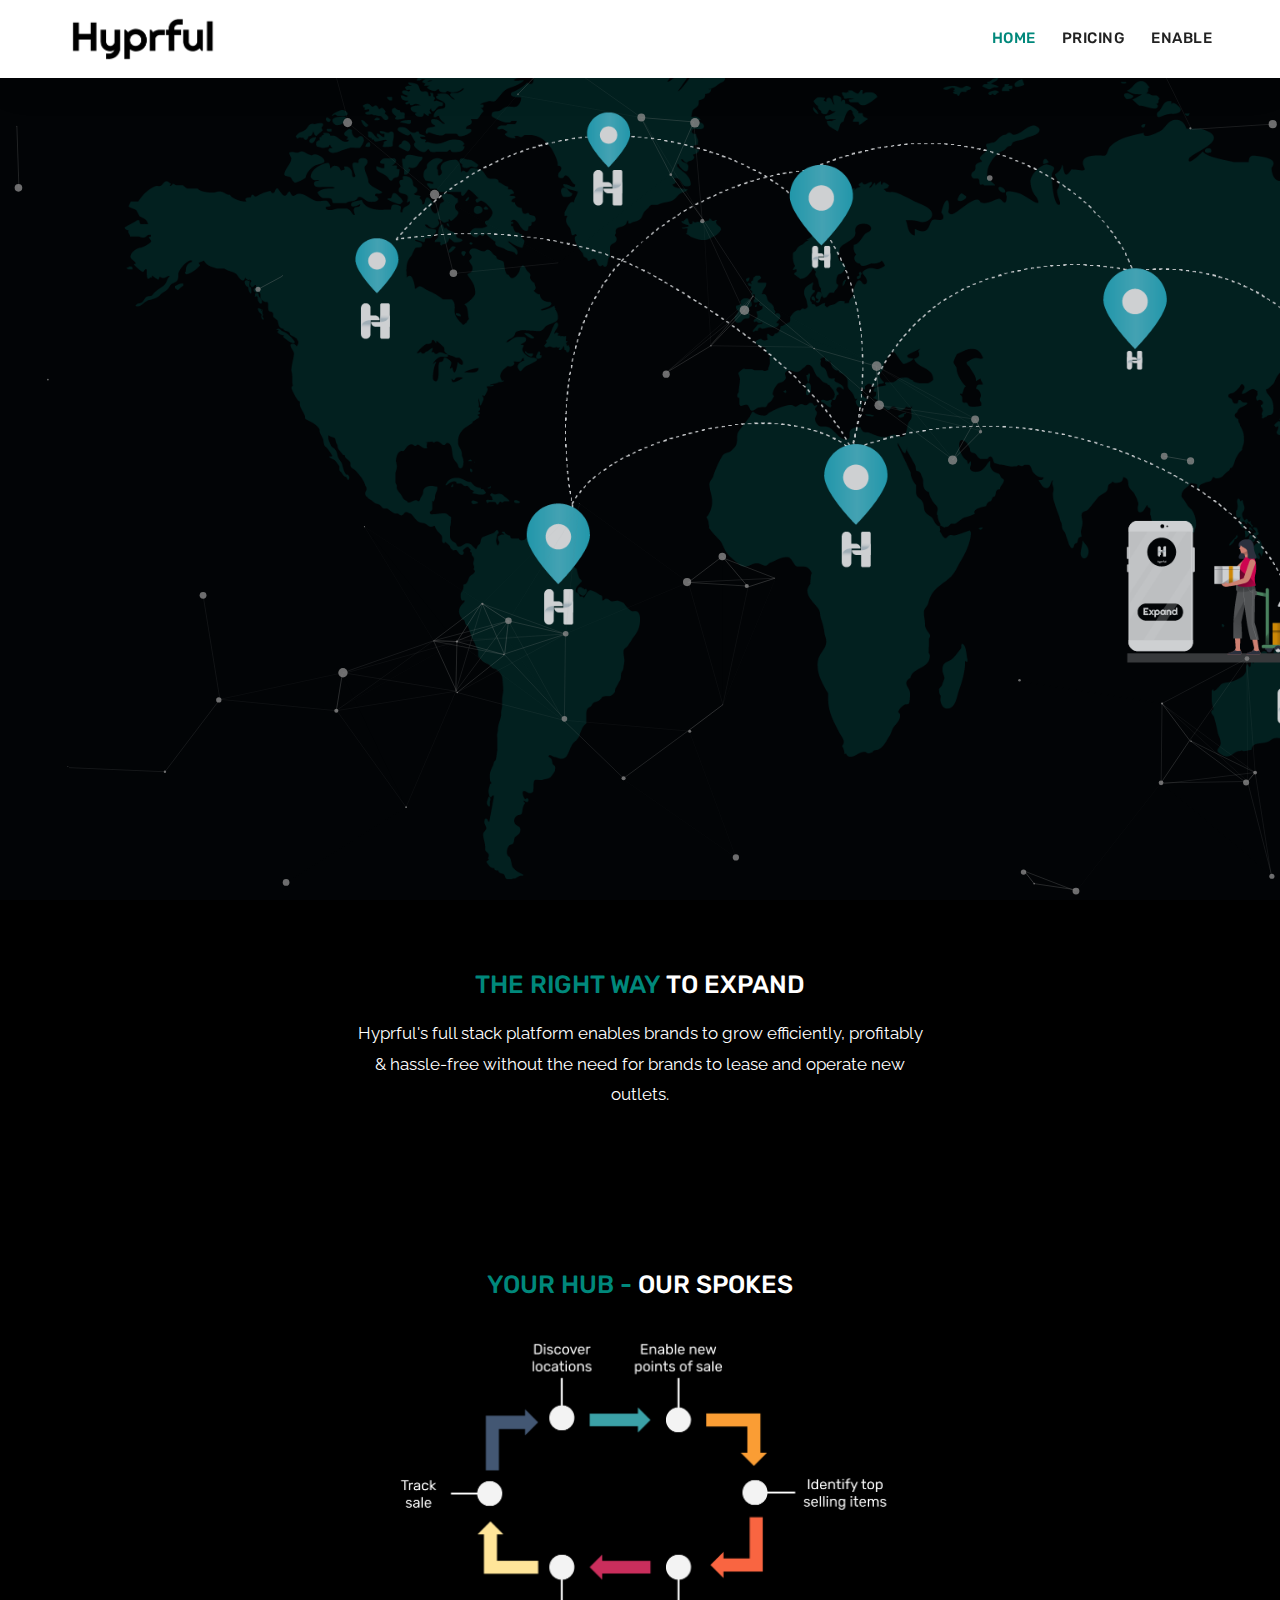
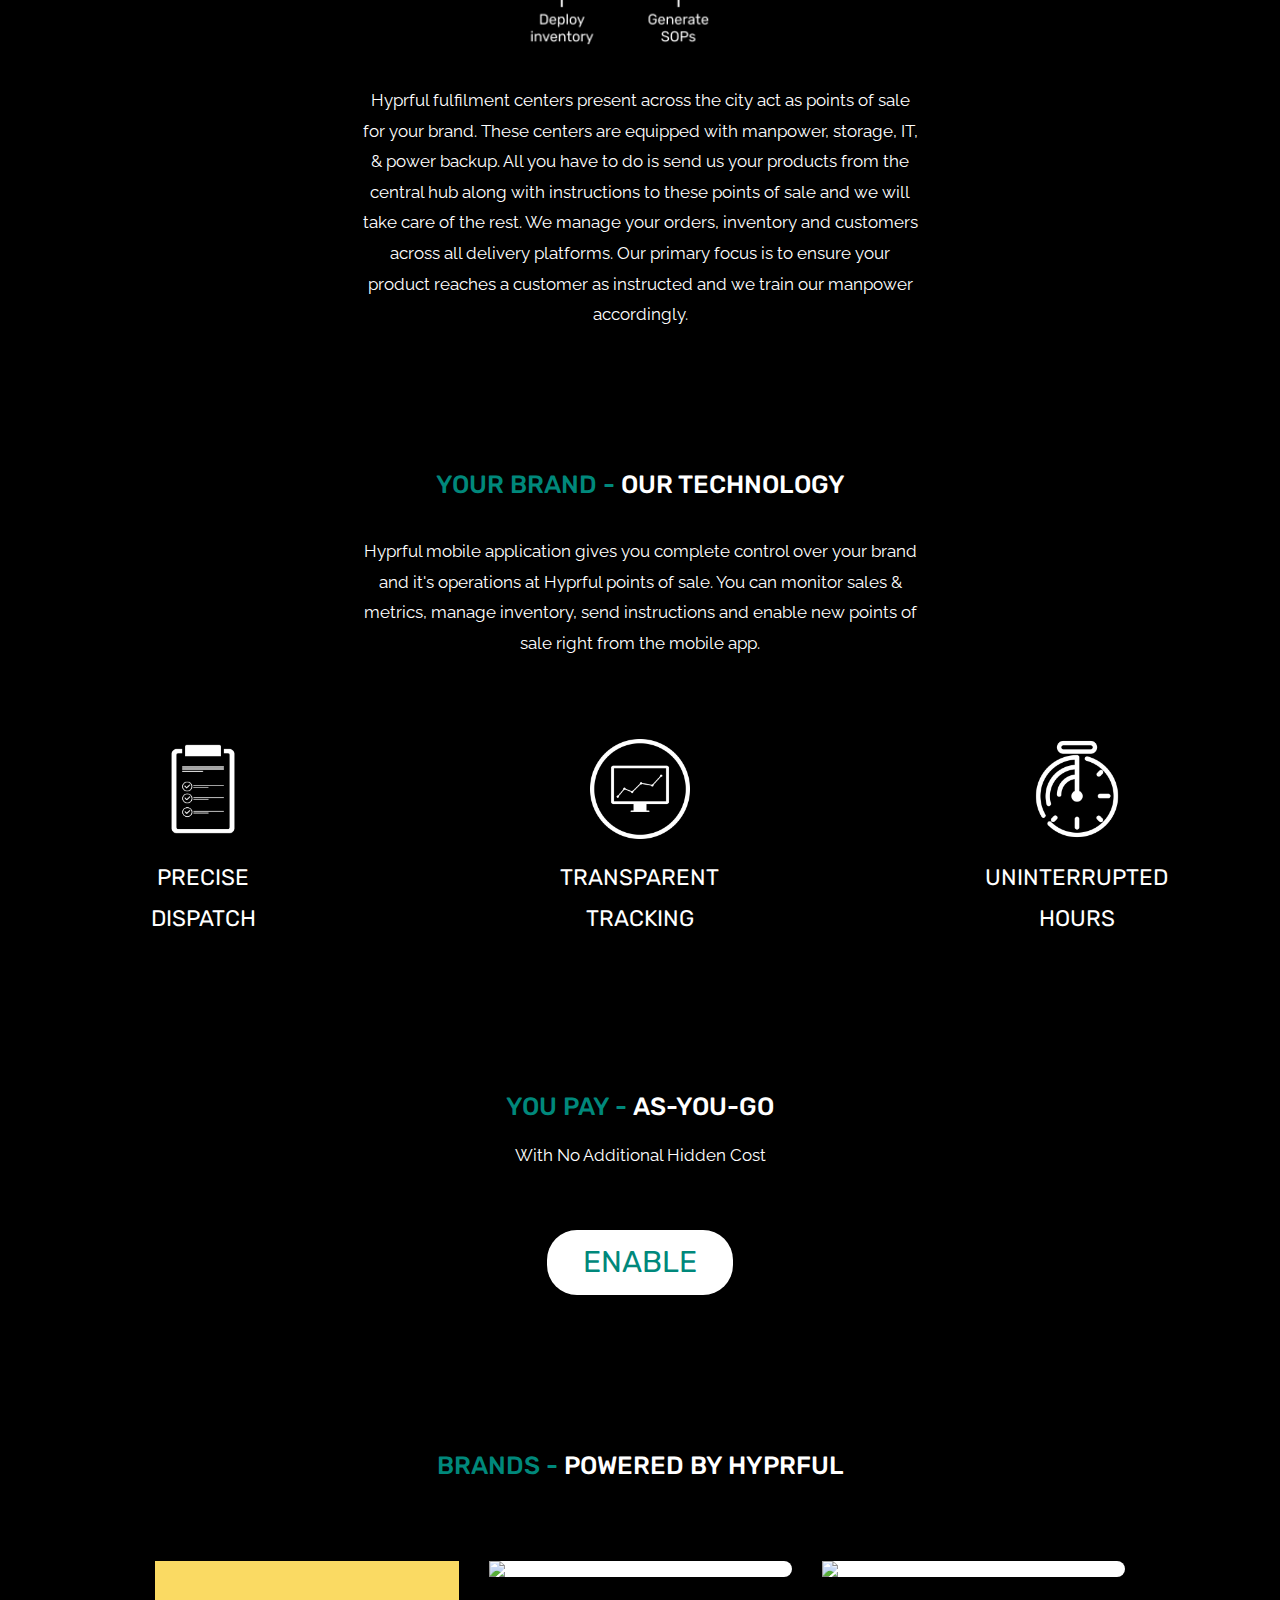
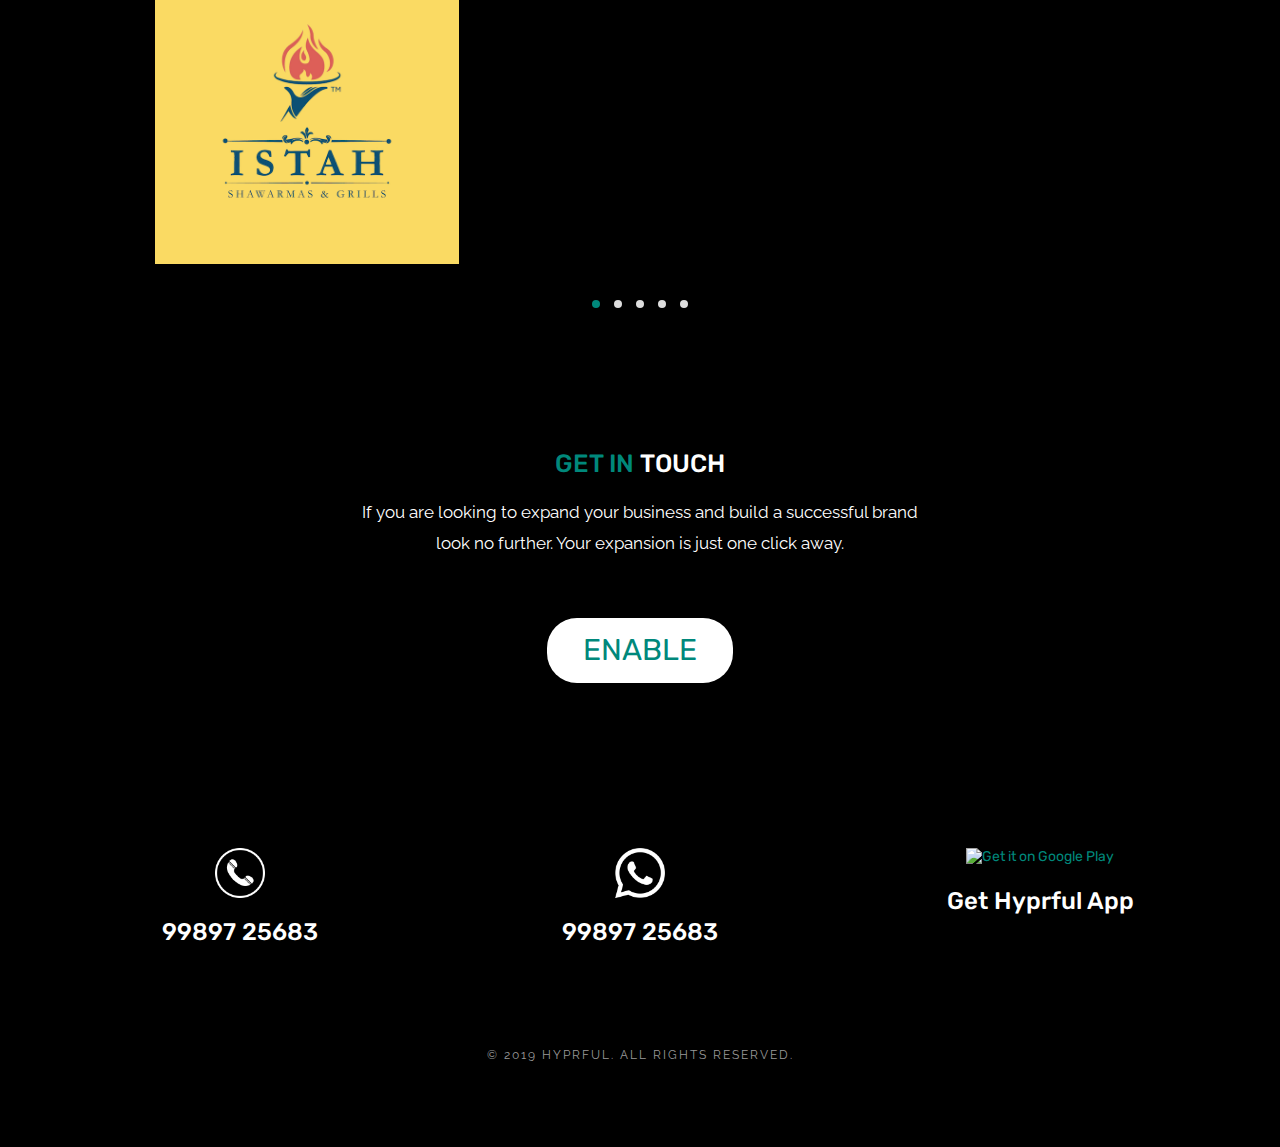
==== index.html @ 638e60f3 "version 2.0" ====
<!DOCTYPE html>
<head>
    <!-- Metas -->
    <meta charset="utf-8">
    <!-- <meta http-equiv="X-UA-Compatible" content="IE=edge" /> -->
    <meta name="viewport" content="width=device-width, initial-scale=1, maximum-scale=1">
    <meta name="keywords" content="cloud, kitchen, rental, expansion, food, brand, swiggy, zomato, uber, order, online, on demand, hyperlocal, brand build">
    <meta name="description" content="Expand your business with Hyprful to reach consumers across the globe at no additional cost. Grow your brand without any manpower, infrastructure or capital.">
    <meta name="author" content="Hyprful" />

    <!-- Title  -->
    <title>Hyprful - Your Trusted Expansion Partner</title>

    <!-- Favicon -->
    <link rel="shortcut icon" href="img/favicon.jpg" /> 

    <!-- Google Fonts -->
    
    <link rel="stylesheet" href="https://cdnjs.cloudflare.com/ajax/libs/font-awesome/4.7.0/css/font-awesome.min.css">
    <link href="https://fonts.googleapis.com/css?family=Raleway:100,200,300,400,500,600,700,800" rel="stylesheet">
    <link href="https://fonts.googleapis.com/css?family=Rubik:300,400,500,700,900" rel="stylesheet">

    <!-- Plugins -->
    <link rel="stylesheet" href="css/plugins.css" />

    <!-- Core Style Css -->
    <link rel="stylesheet" href="css/style.css" />
    <link href="css/style.css" rel="stylesheet" type="text/css"/>

</head>
<body>

    <!-- =====================================
    ==== Start Loading -->

    <div class="loading">
        <div class="text-center middle">
            <div class="lds-ellipsis"><div></div><div></div><div></div><div></div></div>
        </div>
    </div>
    
    <!-- End Loading ====
    ======================================= -->

    
    <!-- =====================================
    ==== Start Navbar -->

    <nav class="navbar navbar-expand-lg nav-scroll">
        <div class="container">

        <!-- Logo -->
        <a class="logo" href="#">
            <img src="img/logo-dark.png" alt="logo" style="margin-left: 15px;">          
        </a>

        <button class="navbar-toggler" type="button" data-toggle="collapse" data-target="#navbarSupportedContent" aria-controls="navbarSupportedContent" aria-expanded="false" aria-label="Toggle navigation">
            <span class="icon-bar"><i class="fas fa-bars"></i></span>
        </button>

            <!-- navbar links -->
        <div class="collapse navbar-collapse" id="navbarSupportedContent">
            <ul class="navbar-nav ml-auto">
                <li class="nav-item">
                    <a class="nav-link active" href="#" data-scroll-nav="0">HOME</a>
                </li>
                <li class="nav-item">
                    <a class="nav-link" href="#" data-scroll-nav="3">PRICING</a>
                </li>
                <li class="nav-item">
                    <a class="nav-link" href="#" data-scroll-nav="5">ENABLE</a>
                </li>
            </ul>
        </div>
    </nav>

    <!-- End Navbar ====
    ======================================= -->


    <!-- =====================================
    ==== Start Header -->

    <header class="header valign bg-img" data-scroll-index="0" data-overlay-dark="2" data-background="img/bg3.png" data-stellar-background-ratio="0.5">

        <!-- particles -->
        <div id="particles-js"></div>

        <div class="container">
            <div class="text-center caption mt-30">
                <h4></h4>
                <h1></h1>
                    <div class="row">
                    <div class="offset-md-1 col-md-10 offset-lg-2 col-lg-8">
                        <p></p>
                    </div>
                </div>
                <!-- <a href="https://forms.gle/RoMGZd8NVHzUo8rn8" class="butn butn-light mt-30" target="_blank"ss>
                    <span>ENABLE</span>
                </a> -->
            </div>
        </div>
        
    </header>

    <!-- End Header ====
    ======================================= -->



    <!-- =====================================
    ==== Start Hero -->
    <section class="testimonials mb" data-scroll-index="1">
        <div class="section-padding pos-re">
            <div class="container">
                <div class="row">
                    <div class="section-head offset-md-2 col-md-8 offset-lg-3 col-lg-6">
                        <h5 class="extra-title">THE RIGHT WAY <span style="color:white;">TO EXPAND</span></h5>
                        <br>
                        <p style="font-size: 17px;">
                            Hyprful's full stack platform enables brands to grow efficiently, profitably & hassle-free without the need for brands to lease and operate new outlets.
                        </p>
                    </div>
            </div>
        </div>
    </section>
    
    <section class="testimonials mb-80" data-scroll-index="2">
        <div class="section-padding bg-black">
            <div class="container">
                <div id="test_div" class="section-head offset-md-2 col-md-8 offset-lg-3 col-lg-6">
                    <h5 class="extra-title">YOUR HUB - <span style="color:white;">OUR SPOKES</span></h5>
                    <br>
                    <br>
                    <div>
                        <img src="img/client_flow.png">
                    </div>
                    <br>
                    <br>
                    <p style="font-size: 17px;">
                        Hyprful fulfilment centers present across the city act as points of sale for your brand. These centers are equipped with manpower, storage, IT, & power backup. All you have to do is send us your products from the central hub along with instructions to these points of sale and we will take care of the rest. We manage your orders, inventory and customers across all delivery platforms. Our primary focus is to ensure your product reaches a customer as instructed and we train our manpower accordingly.
                    </p>
                </div>
            </div>
            <div class="row">
                <div class="container">
                    <div id="test_div" class="section-head offset-md-2 col-md-8 offset-lg-3 col-lg-6">
                        <h5 class="extra-title">YOUR BRAND - <span style="color:white;">OUR TECHNOLOGY</span></h5>
                        <br>
                        <br>
                        <p style="font-size: 17px;">
                            Hyprful mobile application gives you complete control over your brand and it's operations at Hyprful points of sale. You can monitor sales & metrics, manage inventory, send instructions and enable new points of sale right from the mobile app.
                        </p>
                    </div>
                </div>
                <div class="feat-item mb-md50 col-lg-4 text-center">
                    <div>
                        <img src="img/dispatch.png" style="max-height: 100px; width: auto; margin-bottom: 20px;">
                        <p class="h3" style="color: white;"><small>PRECISE</small></p>
                        <!-- <p class="h3" style="color: white;"><small>ORDER</small></p> -->
                        <p class="h3" style="color: white;"><small>DISPATCH</small></p>
                    </div>
                </div>

                <div class="feat-item mb-md50 col-lg-4 text-center">
                    <div>
                        <img src="img/transparent.png" style="max-height: 100px; width: auto; margin-bottom: 20px;">
                        <p class="h3" style="color: white;"><small>TRANSPARENT</small></p>
                        <!-- <p class="h3" style="color: white;"><small>INVENTORY</small></p> -->
                        <p class="h3" style="color: white;"><small>TRACKING</small></p>
                    </div>
                </div>

                <div class="feat-item mb-md50 col-lg-4 text-center">
                    <div>
                        <img src="img/uninterrupted.png" style="max-height: 100px; width: auto; margin-bottom: 20px;">
                        <p class="h3" style="color: white;"><small>UNINTERRUPTED</small></p>
                        <!-- <p class="h3" style="color: white;"><small>BUSINESS</small></p> -->
                        <p class="h3" style="color: white;"><small>HOURS</small></p>
                    </div>
                </div>
                <br>
                <br>
            </div>
        </div>
    </section>
    <section class="testimonials mb-80" data-scroll-index="3">
        <div class="section-head offset-md-2 col-md-8 offset-lg-3 col-lg-6">
            <h5 class="extra-title">YOU PAY - <span style="color: white;">AS-YOU-GO</span></h5>
            <br>
            <p style="font-size: 17px;">With No Additional Hidden Cost</p>
            <div class="section-head">
                <a href="https://forms.gle/42yKaBdA1puFd53Y9" class="butn butn-light mt-30" target="_blank"ss>
                    <span>ENABLE</span>
                </a>
            </div>
        </div>
    </section>
    <section class="testimonials section-padding bg-img bg-fixed pos-re" data-scroll-index="4" bg-black">
        <div class="container">
            <div class="row">
                <div class="section-head offset-md-2 col-md-8 offset-lg-3 col-lg-6">
                    <h5 class="extra-title">BRANDS - <span style="color: white;">POWERED BY HYPRFUL</span></h5>
                </div>

                <div class="owl-carousel owl-theme text-center col-lg-10 offset-lg-1">
                    <div class="item-box">
                        <img src="img/istah.jpg">
                    </div>
                    <div class="item-box">
                        <img src="img/parathas_and_more.jpg">
                    </div>
                    <div class="item-box">
                        <img src="img/tasty_bowl.jpg">
                    </div>
                    <div class="item-box">
                        <img src="img/everyday_meat.jpg">
                    </div>
                    <div class="item-box">
                        <img src="img/hibachi.jpg">
                    </div>
                    <div class="item-box">
                        <img src="img/freshen.jpg">
                    </div>
                    <div class="item-box">
                        <img src="img/goli_soda.jpg">
                    </div>
                    <div class="item-box">
                        <img src="img/coco_works.jpg">
                    </div>
                    <div class="item-box">
                        <img src="img/ncoldpress.jpg">
                    </div>
                    <div class="item-box">
                        <img src="img/hop.jpg">
                    </div>
                    <div class="item-box">
                        <img src="img/jarlie.jpg">
                    </div>
                    <div class="item-box">
                        <img src="img/trio_la_patisserie.jpg">
                    </div>
                    <div class="item-box">
                        <img src="img/little_things.jpg">
                    </div>
                    <!-- <div class="item-box">
                        <img src="img/chairaja.jpg">
                    </div> -->
                    <!-- <div class="item-box">
                        <img src="img/badmaash-biryani.jpg">
                    </div> -->
                    <!-- <div class="item-box">
                        <img src="img/cocotang.jpg">
                    </div> -->
                    <!-- <div class="item-box">
                        <img src="img/pantastic.jpg">
                    </div> -->
                    <!-- <div class="item-box">
                        <img src="img/stoven.jpg">
                    </div> -->
                    <!-- <div class="item-box">
                        <img src="img/vintage.jpg">
                    </div> -->
                    <!-- <div class="item-box">
                        <img src="img/masala_bandi.jpg">
                    </div> -->
                </div>

            </div>
        </div> 
    </section>

    <section class="contact section-padding" data-scroll-index="5">
        <div class="container">
            <div class="row">
                <div class="section-head offset-md-2 col-md-8 offset-lg-3 col-lg-6">
                    <h5 class="extra-title">GET IN <span style="color: white;">TOUCH</span></h5>
                    <br>
                    <p style="font-size: 17px;">If you are looking to expand your business and build a successful brand look no further. Your expansion is just one click away.</p>
                    <div class="section-head">
                        <a href="https://forms.gle/42yKaBdA1puFd53Y9" class="butn butn-light mt-30" target="_blank"ss>
                            <span>ENABLE</span>
                        </a>
                    </div>
                </div>
                <div class="container">
                    <div class="row">
                        <div class="feat-item mb-md50 col-lg-4 text-center">
                            <div>
                                <a href="tel:+919989725683" style="text-decoration: none;">
                                    <img src="img/call.png" style="max-height: 50px; width: auto; margin-bottom: 20px;">
                                </a>
                                <p class="h4" style="color: white;">99897 25683</p>
                            </div>
                        </div>

                        <div class="feat-item mb-md50 col-lg-4 text-center">
                            <div>
                                <a href="https://wa.me/919989725683" target="_blank" style="text-decoration: none;">
                                    <img src="img/whatsapp.png" style="max-height: 50px; width: auto; margin-bottom: 20px;">
                                </a>
                                <p class="h4" style="color: white;">99897 25683</p>
                            </div>
                        </div>

                        <!-- <div class="feat-item mb-md50 col-lg-4 text-center">
                            <div>
                                <a href="https://goo.gl/maps/T2c3fkAiKF438UcK7" target="_blank" style="text-decoration: none;">
                                    <img src="img/location.png" style="max-height: 50px; width: auto; margin-bottom: 20px;">
                                </a>
                                <p class="h4" style="color: white;">Hyderabad, India</p>
                            </div>
                        </div> -->

                        <div class="feat-item mb-md50 col-lg-4 text-center">
                            <div>
                                <a href='https://play.google.com/store/apps/details?id=com.hyprful.client&hl=en&utm_source=wesbite&pcampaignid=pcampaignidMKT-Other-global-all-co-prtnr-py-PartBadge-Mar2515-1' target="_blank" style="text-decoration: none;">
                                    <img alt='Get it on Google Play' src='https://play.google.com/intl/en_us/badges/static/images/badges/en_badge_web_generic.png' style="max-height: 50px; width: auto; margin-bottom: 20px;"/>
                                </a>
                                <p class="h4" style="color: white;">Get Hyprful App</p>
                            </div>
                        </div>

                    </div>
                </div>
            </div>
        </div>
    </section>

    <!-- End Contact ====
    ======================================= -->


    <!-- =====================================
    ==== Start Footer -->

    <footer class="text-center pos-re ">
        <div class="container">
            <!-- Logo -->
            <!-- <a class="logo" href="#">
                <img src="img/Hyprful Logo.png" alt="logo">          
            </a>
            
            <div class="social">
                <a href="https://twitter.com/minimalmonkey" class="icon-button twitter"><i class="icon-twitter"></i><span></span></a>
<a href="https://facebook.com" class="icon-button facebook"><i class="icon-facebook"></i><span></span></a>
<a href="https://plus.google.com" class="icon-button google-plus"><i class="icon-google-plus"></i><span></span></a>
            
                                </div> -->

            <p>&copy; 2019 Hyprful. All Rights Reserved.</p>
        </div>

        
    </footer>

    <!-- End Footer ====
    ======================================= -->




    
    <!-- jQuery -->
    <script src="js/jquery-3.0.0.min.js"></script>
    <script src="js/jquery-migrate-3.0.0.min.js"></script>

    <!-- popper.min -->
    <script src="js/popper.min.js"></script>

    <!-- bootstrap -->
    <script src="js/bootstrap.min.js"></script>

    <!-- scrollIt -->
    <script src="js/scrollIt.min.js"></script>

    <!-- jquery.waypoints.min -->
    <script src="js/jquery.waypoints.min.js"></script>

    <!-- owl carousel -->
    <script src="js/owl.carousel.min.js"></script>

    <!-- jquery.magnific-popup js -->
    <script src="js/jquery.magnific-popup.min.js"></script>

    <!-- stellar js -->
    <script src="js/jquery.stellar.min.js"></script>

    <!-- isotope.pkgd.min js -->
    <script src="js/isotope.pkgd.min.js"></script>

    <!-- YouTubePopUp.jquery -->
    <script src="js/YouTubePopUp.jquery.js"></script>

    <!-- particles.min js -->
    <script src="js/particles.min.js"></script>

    <!-- app js -->
    <script src="js/app.js"></script>

    <!-- validator js -->
    <script src="js/validator.js"></script>

    <!-- custom scripts -->
    <script src="js/scripts.js"></script>

</body>
</html>
---- css/plugins.css ----
/*-----------------------------------------------------------------------------------

	Theme Name: Arco
	Theme URI: http://
	Description: The Multi-Purpose Onepage Template
	Author: ui-themez
	Author URI: http://themeforest.net/user/ui-themez
	Version: 1.0

-----------------------------------------------------------------------------------*/

/* ----------------------------------------------------------------
			[ All Css Plugins & Helper Classes File ]
-----------------------------------------------------------------*/

/* == bootstrap == */
@import url("plugins/bootstrap.min.css");

/* == animate css == */
@import url("plugins/animate.min.css");

/* == linea-basic icon font == */
@import url("plugins/linea-basic.css");

/* == fontawesome icon font == */
@import url("plugins/fontawesome-all.min.css");

/* == YouTubePopUp == */
@import url("plugins/YouTubePopUp.css");

/* == magnific-popup == */
@import url("plugins/magnific-popup.css");

/* == owl.carousel == */
@import url("plugins/owl.carousel.min.css");
@import url("plugins/owl.theme.default.min.css");

/* == helper classes == */
@import url("plugins/helper.css");
---- css/style.css ----
/*-----------------------------------------------------------------------------------

 Theme Name: Coco
 Theme URI: http://
 Description: The Multi-Purpose Onepage Template
 Author: ui-themez
 Author URI: http://themeforest.net/user/ui-themez
 Version: 1.0

 Main Color   : #00887b , #2576FD
 main Font    : Rubik

-----------------------------------------------------------------------------------*/
/* ----------------------------------------------------------------

 == Table Of Content

	01 Basics
	02 Buttons
	03 Navbar
	04 Header
	05 Hero
	06 Process
	07 Works
	08 why-us
	09 Team
	10 Testimonials
	11 Price
	12 Blog
	13 Call-action
	14 Contact
	15 Footer
	16 Responsive
 

---------------------------------------------------------------- */
/* ----------------------------------------------------------------
     [ 01 Start Basics ]
-----------------------------------------------------------------*/
* {
  margin: 0;
  padding: 0;
  -webkit-box-sizing: border-box;
          box-sizing: border-box;
  outline: none;
  list-style: none;
  word-wrap: break-word;
}

body {
  color: #00887b;
  line-height: 1.3;
  font-weight: 400;
  font-size: 14px;
  font-family: 'Rubik', sans-serif;
  overflow-x: hidden !important;
  background-color:#000;
}
 
.colr{color:#000;}


.icon-button {
	font-size: 20px;
	padding: 50px;
	text-align: center;
	background-color: white;
	border-radius: 3.6rem;
	cursor: pointer;
	display: inline-block;
	font-size: 2.0rem;
	height: 3.6rem;
	line-height: 3.6rem;
	margin: 0 5px;
	position: relative;
	text-align: center;
	-webkit-user-select: none;
	   -moz-user-select: none;
	    -ms-user-select: none;
	        user-select: none;
	width: 3.6rem;
}

/* Circle */
.icon-button span {
	border-radius: 0;
	display: block;
	height: 0;
	left: 50%;
	margin: 0;
	position: absolute;
	top: 50%;
	-webkit-transition: all 0.3s;
	   -moz-transition: all 0.3s;
	     -o-transition: all 0.3s;
	        transition: all 0.3s;
	width: 0;
}
.icon-button:hover span {
	width: 3.6rem;
	height: 3.6rem;
	border-radius: 3.6rem;
	margin: -1.8rem;
}
.twitter span {
	background-color: #4099ff;
}
.facebook span {
	background-color: #3B5998;
}
.google-plus span {
	background-color: #db5a3c;
}

/* Icons */
.icon-button i {
	background: none;
	color: white;
	height: 3.6rem;
	left: 0;
	line-height: 3.6rem;
	position: absolute;
	top: 0;
	-webkit-transition: all 0.3s;
	   -moz-transition: all 0.3s;
	     -o-transition: all 0.3s;
	        transition: all 0.3s;
	width: 3.6rem;
	z-index: 10;
}
.icon-button .icon-twitter {
	color: #4099ff;
}
.icon-button .icon-facebook {
	color: #3B5998;
}
.icon-button .icon-google-plus {
	color: #db5a3c;
}
.icon-button:hover .icon-twitter,
.icon-button:hover .icon-facebook,
.icon-button:hover .icon-google-plus {
	color: white;
}

p {
  font-family: 'Raleway', sans-serif;
  font-size: 15px;
  font-weight: 400;
  color: white;
  line-height: 1.8;
  margin: 0;
}

.mt-30 {
    margin-top: 0px !important;
}

img {
  width: 100%;
  height: auto;
}

span, a {
  display: inline-block;
  text-decoration: none;
  color: inherit;
}

a:hover {
  color: inherit;
  text-decoration: none;
}

.curve {
  position: absolute;
  z-index: 7;
}
.curve.curve-center:after {
  border-left: 50vw solid transparent;
}
.curve.curve-center:before {
  border-right: 50vw solid transparent;
}
.curve.curve-center.curve-top:after {
  border-left: 50vw solid transparent;
}
.curve.curve-center.curve-top:before {
  border-right: 50vw solid transparent;
}
.curve.curve-bottom {
  left: 0;
  bottom: -1px;
  width: 100%;
}
.curve.curve-bottom:after, .curve.curve-bottom:before {
  bottom: 0;
}
.curve.curve-top {
  left: 0;
  top: -1px;
  width: 100%;
}
.curve.curve-top:after, .curve.curve-top:before {
  top: 0;
  border-top: 50px solid #fff;
  border-bottom: 0;
}
.curve.curve-top:after {
  border-left: 70vw solid transparent;
}
.curve.curve-top:before {
  border-right: 30vw solid transparent;
}
.curve.curve-gray-b:after, .curve.curve-gray-b:before {
  border-bottom: 50px solid #f9f9f9;
}
.curve.curve-gray-t:after, .curve.curve-gray-t:before {
  border-top: 50px solid #f9f9f9;
}
.curve:after, .curve:before {
  content: '';
  width: 0;
  height: 0;
  border-bottom: 50px solid #fff;
  position: absolute;
}
.curve:after {
  right: 0;
  border-left: 30vw solid transparent;
}
.curve:before {
  left: 0;
  border-right: 70vw solid transparent;
}

.section-padding {
  padding: 10px 0;
}

.hero .feat-item.active .text-center {
    margin-top: 0px !important;
    padding-top: 66px !important;
    -webkit-box-shadow: 0px 20px 40px rgba(0, 0, 0, 0.05);
    box-shadow: 0px 20px 40px rgba(0, 0, 0, 0.05);
    position: relative;
    z-index: 3;
}

.owl-carousel.owl-loaded {
	margin-bottom:60px !important;
}



.section-head {
  margin-bottom: 80px;
  text-align: center;
  padding-top:60px;
}
.section-head h4 {
  font-size: 30px;
  font-weight: 500;
  margin-bottom: 15px;
}
.section-head h4 span {
  font-weight: 300;
}

[data-overlay-color] .section-head p {
  color: #ccc;
}
[data-overlay-color].process .icon {
  color: #fff !important;
}

.butn-bg {
    background: #027269 !important;}
	
.bg-gray {
  background: #f9f9f9;
}

.o-hidden {
  overflow: hidden;
}

.pos-re {
  position: relative;
}

.full-width {
  width: 100% !important;
}

.lg-line-height {
  line-height: 1.5;
}

.bg-img {
  background-size: cover;
  background-repeat: no-repeat;
}

.bg-fixed {
  background-attachment: fixed;
}

.valign {
  display: -webkit-box;
  display: -ms-flexbox;
  display: flex;
  -webkit-box-align: center;
  -ms-flex-align: center;
  align-items: center;
}

.v-middle {
  position: absolute;
  width: 100%;
  top: 50%;
  left: 0;
  -webkit-transform: translate(0%, -50%);
  transform: translate(0%, -50%);
}

.owl-theme .owl-nav.disabled + .owl-dots {
  margin-top: 15px;
  line-height: .7;
}

.owl-theme .owl-dots .owl-dot span {
  width: 8px;
  height: 8px;
  margin: 0 7px;
  border-radius: 50%;
  background: #ddd;
}

.owl-theme .owl-dots .owl-dot.active span,
.owl-theme .owl-dots .owl-dot:hover span {
  background: #00887b;
}

.cd-headline {
  font-size: 3rem;
  line-height: 1.2;
}


@media only screen and (min-width: 768px) {
  .cd-headline {
    font-size: 4.4rem;
    font-weight: 300;
  }
}
@media only screen and (min-width: 1170px) {
  .cd-headline {
    font-size: 6rem;
  }
}
.cd-words-wrapper {
  display: inline-block;
  position: relative;
  text-align: left;
}

.cd-words-wrapper b {
  display: inline-block;
  position: absolute;
  white-space: nowrap;
  left: 0;
  top: 0;
}

.cd-words-wrapper b.is-visible {
  position: relative;
}

.no-js .cd-words-wrapper b {
  opacity: 0;
}

.no-js .cd-words-wrapper b.is-visible {
  opacity: 1;
}

/* xclip */
.cd-headline.clip span {
  display: inline-block;
  padding: .2em 0;
}

.cd-headline.clip .cd-words-wrapper {
  overflow: hidden;
  vertical-align: top;
}

.cd-headline.clip .cd-words-wrapper::after {
  /* line */
  content: '';
  position: absolute;
  top: 10%;
  right: 0;
  width: 2px;
  height: 70%;
  background-color: #aebcb9;
}

.cd-headline.clip b {
  opacity: 0;
}

.cd-headline b.is-visible {
  opacity: 1;
  font-weight: 900;
}

/* ----------------------------------------------------------------
     [ End Basics ]
-----------------------------------------------------------------*/
/* ----------------------------------------------------------------
     [ 02 Start Buttons ]
-----------------------------------------------------------------*/
.butn {
  padding: 12px 35px;
  background: #fff;
  border-radius: 30px;
  border: 1px solid transparent;
  position: relative;
  font-size: 30px !important;
  z-index: 3;
  margin-left: 10px;
  margin-right: 10px;
  -webkit-box-shadow: 0px 10px 30px rgba(0, 0, 0, 0.1);
          box-shadow: 0px 10px 30px rgba(0, 0, 0, 0.1);
  -webkit-transition: all .4s;
  transition: all .4s;
  cursor: pointer;
  outline: none !important;
  overflow: hidden;
}
.butn span {
  position: relative;
  z-index: 2;
}
.butn:after {
  content: '';
  width: 0;
  height: 100%;
  background: #fff;
  position: absolute;
  left: 0;
  top: 0;
  -webkit-transition: width 0.4s;
  transition: width 0.4s;
  z-index: 1;
  opacity: 1;
}
.butn:hover:after {
  width: 100%;
}

.butn-bg {
  background: #00887b;
  border-color: #00887b;
  color: #fff;
}
.butn-bg:hover span {
  color: #00887b;
}

.butn-light, .butn-bord {
  background: #fff;
}
.butn-light:after, .butn-bord:after {
  background: #00887b;
}
.butn-light:hover span, .butn-bord:hover span {
  color: #fff !important;
}
.butn-light span, .butn-bord span {
  color: #00887b;
}

.butn-bord {
  background: transparent !important;
  border-color: #00887b;
}

/* ----------------------------------------------------------------
     [ End Buttons ]
-----------------------------------------------------------------*/
/* ----------------------------------------------------------------
     [ 03 Start Navbar ]
-----------------------------------------------------------------*/
.navbar {
  position: absolute;
  left: 0;
  top: 0;
  width: 100%;
  border: 0;
  background: transparent;
  z-index: 9;
  min-height: 70px;
}
.navbar .icon-bar {
  color: #fff;
}
.navbar .navbar-nav .nav-link {
  font-size: 15px;
  font-weight: 500;
  color: #eee;
  letter-spacing: .5px;
  margin: 15px 5px;
  -webkit-transition: all .5s;
  transition: all .5s;
}
.navbar .navbar-nav .active {
  color: #00887b !important;
}

.nav-scroll {
  background: #fff;
  -webkit-box-shadow: 0px 10px 40px rgba(0, 0, 0, 0.05);
          box-shadow: 0px 10px 40px rgba(0, 0, 0, 0.05);
  padding: 0;
  position: fixed;
  top: -100px;
  left: 0;
  width: 100%;
  -webkit-transition: -webkit-transform .5s;
  transition: -webkit-transform .5s;
  transition: transform .5s;
  transition: transform .5s, -webkit-transform .5s;
  -webkit-transform: translateY(100px);
          transform: translateY(100px);
}
.nav-scroll .icon-bar {
  color: #222;
}
.nav-scroll .navbar-nav .nav-link {
  color: #222;
}
.nav-scroll .navbar-nav .logo {
  padding: 15px 0;
  color: #111;
}

.logo {
  padding: 15px 0;
  width: 146px;
}

/* ----------------------------------------------------------------
     [ End Navbar ]
-----------------------------------------------------------------*/
/* ----------------------------------------------------------------
     [ 04 Start Header ]
-----------------------------------------------------------------*/
.header {
  min-height: 100vh;
  position: relative;
}
.header.video {
  overflow: hidden;
}
.header .caption .o-hidden {
  display: inline-block;
}
.header .caption h4 {
  font-size: 50px;
  font-weight: 300;
  text-transform: uppercase;
  letter-spacing: 4px;
  -webkit-animation-delay: .2s;
          animation-delay: .2s;
}
.header .caption h1 {
  margin: 10px 0;
  font-size: 65px;
  font-weight: 600;
  text-transform: uppercase;
  letter-spacing: 1px;
  word-spacing: 2px;
  -webkit-animation-delay: .6s;
          animation-delay: .6s;
}
.header .caption p {
  font-size: 16px;
  font-weight: 300;
  color: #eee;
  word-spacing: 2px;
  -webkit-animation-delay: 1s;
          animation-delay: 1s;
}
.header .caption p span {
  letter-spacing: 5px;
  text-transform: uppercase;
  margin: 0 5px;
  padding-right: 14px;
  position: relative;
}
.header .caption p span:last-child {
  padding: 0;
}
.header .caption p span:last-child:after {
  display: none;
}
.header .caption p span:after {
  content: '';
  width: 7px;
  height: 7px;
  border-radius: 50%;
  background: #00887b;
  position: absolute;
  top: 10px;
  right: 0;
  opacity: .5;
}
.header .caption .butn {
  -webkit-animation-delay: 1.2s;
          animation-delay: 1.2s;
}

.slider .owl-item, .slider-fade .owl-item {
  height: 100vh;
  position: relative;
}
.slider .item, .slider-fade .item {
  position: absolute;
  top: 0;
  left: 0;
  height: 100%;
  width: 100%;
  background-size: cover;
}
.slider .item .caption, .slider-fade .item .caption {
  z-index: 9;
}
.slider .owl-theme .owl-dots, .slider-fade .owl-theme .owl-dots {
  position: absolute;
  bottom: 5vh;
  width: 100%;
}

.wave {
  min-height: 105vh;
}
.wave:after {
  content: '';
  position: absolute;
  bottom: 0;
  left: -5%;
  width: 110%;
  height: 100px;
  background-image: url(../img/wave.svg);
  background-size: cover;
  z-index: 7;
}

.bg-vid {
  position: absolute;
  top: 0;
  left: 0;
  min-width: 100%;
  min-height: 100%;
}

#particles-js {
  position: absolute;
  top: 0;
  left: 0;
  width: 100%;
  height: 100%;
  z-index: 1;
}

/* ----------------------------------------------------------------
     [ End Header ]
-----------------------------------------------------------------*/
/* ----------------------------------------------------------------
     [ 05 Start Hero ]
-----------------------------------------------------------------*/
.hero .extra-title {
  margin-bottom: 0px;
  padding-top:100px;
}

.hero .extra-title span {
    color: #f8f9fa;
}
.hero .feat-item {
  padding: 0;
}
.hero .feat-item .text-center {
  padding: 66px 10px;
  background-color: #fff;
  -webkit-box-shadow: 0px 10px 30px rgba(0, 0, 0, 0.04);
          box-shadow: 0px 10px 30px rgba(0, 0, 0, 0.04);
}
.hero .feat-item.active .text-center {
  margin-top: -25px;
  padding-top: 75px;
  -webkit-box-shadow: 0px 20px 40px rgba(0, 0, 0, 0.05);
          box-shadow: 0px 20px 40px rgba(0, 0, 0, 0.05);
  position: relative;
  z-index: 3;
}
.hero .feat-item:hover .icon {
  color: #fff;
}
.hero .feat-item:hover .icon:after {
  -webkit-transform: scale(1, 1);
          transform: scale(1, 1);
}
.hero .feat-item .icon {
  width: 90px;
  height: 90px;
  line-height: 105px;
  color: #777;
  font-size: 60px;
  border-radius: 50%;
  margin-bottom: 15px;
  position: relative;
  z-index: 3;
}
.hero .feat-item .icon:after {
  content: '';
  width: 100%;
  height: 100%;
  position: absolute;
  top: 0;
  right: 0;
  background-color: #00887b;
  background: -webkit-gradient(linear, left top, right bottom, from(#2576FD), to(#00887b));
  background: linear-gradient(to bottom right, #2576FD, #00887b);
  border-radius: 50%;
  z-index: -1;
  -webkit-transform: scale(0, 0);
          transform: scale(0, 0);
  -webkit-transition: all .4s;
  transition: all .4s;
}
.hero .feat-item h5 {
  font-weight: 500;
  font-size: 18px;
  margin-bottom: 10px;
}
.hero .feat-item h6 {
  color: #00887b;
  font-size: 12px;
  font-weight: 400;
  font-style: italic;
  margin-bottom: 20px;
}

.tabs-section{
}

.tabs-section .nav-pills {
  padding: 0;
}
.tabs-section .nav-pills .nav-link {
  background-color: #f2f2f2;
  padding: 12px 40px;
  border-right: 1px solid #eee;
  border-top: 2px solid transparent;
  border-radius: 0;
  position: relative;
  z-index: 5;
}
.tabs-section .nav-pills .nav-link.active {
  border-top-color: #00887b;
  background-color: #fff;
  color: #00887b;
}
.tabs-section .tab-content .left {
  padding: 0;
  position: relative;
  z-index: 3;
}
.tabs-section .tab-content .left .box-white {
  padding: 50px 30px;
  background-color: #fff;
  -webkit-box-shadow: 0px 20px 40px rgba(0, 0, 0, 0.1);
          box-shadow: 0px 20px 40px rgba(0, 0, 0, 0.1);
  border-radius: 0px 5px 5px 5px;
}
.tabs-section .tab-content .left .title {
  margin-bottom: 5px;
  font-weight: bold;
}
.tabs-section .tab-content .left .sub-title {
  color: #777;
  font-size: 12px;
  font-weight: 400;
  margin-bottom: 20px;
}
.tabs-section .tab-content .left .feat li {
  margin: 0;
  text-align: center;
  padding: 30px 5px;
  background-color: #f7f7f7;
}
.tabs-section .tab-content .left .feat li:nth-child(odd) {
  background-color: #f3f3f3;
}
.tabs-section .tab-content .left .feat li:hover {
  color: #fff;
  background-color: #00887b;
}
.tabs-section .tab-content .left .feat li:hover .icon {
  color: #eee;
}
.tabs-section .tab-content .left .feat .icon {
  font-size: 30px;
  color: #00887b;
  margin-bottom: 15px;
}
.tabs-section .tab-content .left .feat h6 {
  font-size: 14px;
  font-weight: 400;
}
.tabs-section .tab-content .image {
  padding: 0;
  position: relative;
  margin-left: -50px;
  margin-top: -40px;
  max-width: calc(50% + 50px);
  -webkit-box-flex: 0;
      -ms-flex: none;
          flex: none;
}
.tabs-section .tab-content .image .img {
  position: relative;
}
.tabs-section .tab-content .image .img .vid {
  position: absolute;
  top: calc(50% - 50px);
  left: calc(50% - 50px);
  width: 100px;
  height: 100px;
  text-align: center;
  line-height: 1.5;
  font-size: 70px;
  color: #00887b;
  z-index: 3;
}
.tabs-section .tab-content .image .img .vid:hover:after {
  -webkit-transform: scale(2, 2);
          transform: scale(2, 2);
  opacity: 0;
}
.tabs-section .tab-content .image .img .vid:after {
  content: '';
  width: 100%;
  height: 100%;
  background-color: #fff;
  border-radius: 50%;
  position: absolute;
  top: 0;
  left: 0;
  z-index: -1;
  opacity: .7;
  -webkit-transition: all .5s;
  transition: all .5s;
}
.tabs-section .tab-content .image .img img {
  -webkit-box-shadow: 0px 20px 40px rgba(0, 0, 0, 0.1);
          box-shadow: 0px 20px 40px rgba(0, 0, 0, 0.1);
  border-radius: 5px;
}
.tabs-section .tab-content .image .owl-dots {
  margin-top: -30px;
  position: relative;
  z-index: 7;
}

.skills h6 {
  font-size: 14px;
  font-weight: 400;
  margin-bottom: 10px;
}
.skills .skill-progress {
  height: 8px;
  width: 100%;
  background-color: #f7f7f7;
  border-radius: 20px;
  position: relative;
}
.skills .skill-progress .progres {
  width: 10%;
  height: 100%;
  position: absolute;
  top: 0;
  left: 0;
  border-radius: 20px;
  background-color: #00887b;
  background: -webkit-gradient(linear, left top, right bottom, from(#2576FD), to(#00887b));
  background: linear-gradient(to bottom right, #2576FD, #00887b);
  -webkit-transition: all 1.5s;
  transition: all 1.5s;
}
.skills .skill-progress .progres:after {
  content: attr(data-value);
  position: absolute;
  top: -15px;
  right: 0;
  font-size: 10px;
}

/* ----------------------------------------------------------------
     [ End Hero ]
-----------------------------------------------------------------*/
/* ----------------------------------------------------------------
     [ 06 Process ]
-----------------------------------------------------------------*/
.process .item {
  position: relative;
  z-index: 4;
}
.process .item img {
  position: absolute;
  width: 70%;
  right: -40%;
  top: 15px;
  opacity: .5;
}
.process .item img.tobotm {
  -webkit-transform: rotateX(180deg);
          transform: rotateX(180deg);
}
.process .item.odd {
  margin-top: 50px;
}
.process .item .cont {
  padding: 50px 30px;
  background-color: #fff;
  -webkit-box-shadow: 0px 10px 30px rgba(0, 0, 0, 0.1);
          box-shadow: 0px 10px 30px rgba(0, 0, 0, 0.1);
  border-radius: 10px;
  position: relative;
  z-index: 3;
  -webkit-transition: all .3s;
  transition: all .3s;
}
.process .item .cont:hover {
  background-color: #00887b;
}
.process .item .cont:hover h6 {
  color: #fff;
}
.process .item .cont:hover p {
  color: #eee;
}
.process .item .icon {
  color: #2576FD;
  font-size: 30px;
  width: 80px;
  height: 80px;
  line-height: 85px;
  border-radius: 50%;
  border: 1px dashed #eee;
  margin-bottom: 30px;
}
.process .item h3 {
  position: absolute;
  top: 25px;
  left: 0;
  width: 100%;
  color: #777;
  font-size: 50px;
  font-weight: bold;
  opacity: .1;
  z-index: -1;
}
.process .item h6 {
  color: #222;
  font-size: 16px;
  margin-bottom: 15px;
}
.process .item p {
  font-size: 14px;
  color: #999;
}

/* ----------------------------------------------------------------
     [ End Process ]
-----------------------------------------------------------------*/
/* ----------------------------------------------------------------
     [ 07 Start Works ]
-----------------------------------------------------------------*/
.works .filtering .filter {
  display: inline-block;
  padding: 4px 10px;
  -webkit-box-shadow: 0px 10px 30px rgba(0, 0, 0, 0.1);
          box-shadow: 0px 10px 30px rgba(0, 0, 0, 0.1);
  border-radius: 30px;
}
.works .filtering span {
  margin: 0 5px;
  padding: 8px 20px;
  font-size: 12px;
  font-weight: 500;
  border-radius: 30px;
  cursor: pointer;
}
.works .filtering .active {
  background: #00887b;
  background: -webkit-gradient(linear, left top, right top, from(#00887b), to(#2576FD));
  background: linear-gradient(to right, #00887b, #2576FD);
  -webkit-box-shadow: 0px 8px 30px -5px rgba(0, 0, 0, 0.2);
          box-shadow: 0px 8px 30px -5px rgba(0, 0, 0, 0.2);
  color: #fff;
}
.works .item-img {
  position: relative;
  margin-top: 30px;
}
.works .item-img:hover .item-img-overlay {
  visibility: visible;
  opacity: 1;
}
.works .item-img-overlay {
  position: absolute;
  top: 10px;
  left: 10px;
  right: 10px;
  bottom: 10px;
  padding: 30px;
  background: rgba(255, 255, 255, 0.95);
  opacity: 0;
  visibility: hidden;
  -webkit-transition: all .5s;
  transition: all .5s;
}
.works .item-img-overlay .icon {
  position: absolute;
  right: 30px;
  bottom: 30px;
  width: 40px;
  height: 40px;
  line-height: 40px;
  border-radius: 50%;
  border: 1px solid #00887b;
  text-align: center;
  font-size: 20px;
  color: #00887b;
}
.works .item-img-overlay p {
  color: #00887b;
  font-weight: 400;
  font-size: 13px;
}
.works .item-img-overlay h6 {
  font-weight: 400;
  font-size: 16px;
  margin-top: 5px;
}

/* ----------------------------------------------------------------
     [ End Works ]
-----------------------------------------------------------------*/
/* ----------------------------------------------------------------
     [ 08 Start why-us ]
-----------------------------------------------------------------*/
.why-us .img {
  border-radius: 5px;
  -webkit-box-shadow: 0px 10px 30px rgba(0, 0, 0, 0.1);
          box-shadow: 0px 10px 30px rgba(0, 0, 0, 0.1);
  overflow: hidden;
}
.why-us .item .icon {
  width: 85px;
  height: 85px;
  text-align: center;
  line-height: 95px;
  font-size: 35px;
  border-radius: 50%;
  border: 1px solid #eee;
  color: #2576FD;
  float: left;
  position: relative;
  -webkit-transition: all .3s;
  transition: all .3s;
}
.why-us .item .icon:hover {
  color: #fff;
  -webkit-box-shadow: 0px 10px 30px rgba(0, 0, 0, 0.05);
          box-shadow: 0px 10px 30px rgba(0, 0, 0, 0.05);
}
.why-us .item .icon:hover:after {
  -webkit-transform: scale(1, 1);
          transform: scale(1, 1);
}
.why-us .item .icon:after {
  content: '';
  width: 100%;
  height: 100%;
  border-radius: 50%;
  background-color: #00887b;
  background: -webkit-gradient(linear, left top, right top, from(#00887b), to(#2576FD));
  background: linear-gradient(to right, #00887b, #2576FD);
  position: absolute;
  top: 0;
  left: 0;
  z-index: 2;
  -webkit-transform: scale(0, 0);
          transform: scale(0, 0);
  -webkit-transition: all .3s;
  transition: all .3s;
}
.why-us .item .icon:before {
  position: relative;
  z-index: 3;
}
.why-us .item .cont {
  margin-left: 100px;
}
.why-us .item .cont h5 {
  font-size: 16px;
  font-weight: 500;
  margin-bottom: 10px;
}
.why-us .item .cont p {
  font-size: 14px;
}

/* ----------------------------------------------------------------
     [ End why-us ]
-----------------------------------------------------------------*/
/* ----------------------------------------------------------------
     [ 09 Start Team ]
-----------------------------------------------------------------*/
.team .item:hover .team-img:after {
  opacity: .8;
}


.team .item:hover .social {
  bottom: 30%;
}
.team .item .team-img {
  position: relative;
  overflow: hidden;
}
.team .item .team-img:after {
  content: '';
  position: absolute;
  top: 0;
  left: 0;
  width: 100%;
  height: 100%;
  background-color: #2576FD;
  background: -webkit-gradient(linear, left top, left bottom, from(#00887b), to(#2576FD));
  background: linear-gradient(to bottom, #00887b, #2576FD);
  opacity: 0;
  -webkit-transition: all .5s;
  transition: all .5s;
}
.team .item .social {
  position: absolute;
  bottom: -30%;
  left: 0;
  width: 100%;
  padding: 30px 15px;
  text-align: center;
  -webkit-transition: all .5s;
  transition: all .5s;
  z-index: 3;
}


.team .item .social a {
  color: #fff;
  margin: 0 15px;
}
.team .item .info {
  text-align: center;
  margin-top: 20px;
}
.team .item .info h6 {
  font-size: 16px;
  margin-bottom: 5px;
}
.team .item .info span {
  color: white;
  font-size: 13px;
  font-weight: 400;
}

/* ----------------------------------------------------------------
     [ End Team ]
-----------------------------------------------------------------*/
/* ----------------------------------------------------------------
     [ 10 Start Testimonials ]
-----------------------------------------------------------------*/
.testimonials .item-box {
  background: #fff;
  /* padding: 30px; */
  border-radius: 10px;
  margin-bottom: 20px;
}
.testimonials .item-box .quote {
  width: 0px;
  margin: 0 auto 0px;
  opacity: .3;
  height: 150px;
}
.testimonials .item-box p {
  font-size: 14px;
  color: #999;
  font-weight: 300;
  word-spacing: 2px;
}
.testimonials .item-box .info {
  text-align: left;
  margin: 30px 0 15px;
}
.testimonials .item-box .info .author-img {
  width: 40px;
  height: 40px;
  border-radius: 50%;
  float: left;
  overflow: hidden;
}
.testimonials .item-box .info .cont {
  margin-left: 60px;
}
.testimonials .item-box .info h6 {
  color: #222;
  font-size: 14px;
  font-weight: 500;
  margin-bottom: 3px;
}
.testimonials .item-box .info span {
  font-size: 12px;
  font-weight: 400;
  color: #777;
}

/* ----------------------------------------------------------------
     [ End Testimonials ]
-----------------------------------------------------------------*/
/* ----------------------------------------------------------------
     [ 11 Start Price ]
-----------------------------------------------------------------*/
.price .item {
  padding: 50px 15px;
  background-color: #fff;
  -webkit-box-shadow: 0px 15px 40px -5px rgba(0, 0, 0, 0.1);
          box-shadow: 0px 15px 40px -5px rgba(0, 0, 0, 0.1);
  border-radius: 5px;
}
.price .type h4 {
  font-size: 16px;
  margin-bottom: 15px;
}
.price .value {
  margin-bottom: 30px;
}
.price .value h3 {
  font-size: 50px;
  display: inline-block;
  position: relative;
}
.price .value h3 span {
  font-size: 12px;
  position: absolute;
  top: 0;
  left: -10px;
}
.price .features {
  margin-bottom: 30px;
}
.price .features li {
  font-size: 13px;
  color: #777;
  margin-bottom: 12px;
}
.price .features li:last-child {
  margin-bottom: 0;
}
.price .active {
  -webkit-box-shadow: 0px 20px 40px -10px rgba(0, 0, 0, 0.5);
          box-shadow: 0px 20px 40px -10px rgba(0, 0, 0, 0.5);
  background-color: #00887b;
  background: -webkit-gradient(linear, left top, left bottom, from(#00887b), to(#2576FD));
  background: linear-gradient(to bottom, #00887b, #2576FD);
  color: #fff;
}
.price .active .features li {
  color: #eee;
}
.price .active .butn span {
  color: #00887b;
}
.price .butn {
  padding: 10px 30px;
}
.price .butn span {
  font-size: 12px;
}

/* ----------------------------------------------------------------
     [ End Price ]
-----------------------------------------------------------------*/
/* ----------------------------------------------------------------
     [ 12 Start Blog ]
-----------------------------------------------------------------*/
.blog .item {
  -webkit-box-shadow: 0px 15px 40px rgba(0, 0, 0, 0.05);
          box-shadow: 0px 15px 40px rgba(0, 0, 0, 0.05);
  padding: 15px;
}
.blog .item .post-img {
  overflow: hidden;
}
.blog .item .post-img:hover .img {
  -webkit-transform: scale(1.1, 1.1);
          transform: scale(1.1, 1.1);
}
.blog .item .post-img .img {
  -webkit-transition: all .4s;
  transition: all .4s;
}
.blog .item .cont {
  padding: 30px 0 15px;
}
.blog .item .cont h6 {
  font-size: 16px;
  margin-bottom: 10px;
}
.blog .item .info {
  font-size: 10px;
  color: #999;
  font-style: italic;
  margin-bottom: 10px;
}
.blog .item .info a {
  margin-right: 10px;
}
.blog .item .info a:last-child {
  margin-right: 0;
}
.blog .item .info .tag {
  padding: 4px;
  background-color: #00887b;
  color: #fff;
  float: right;
  line-height: 1;
}
.blog .item .more {
  font-size: 13px;
  font-weight: 500;
  margin-top: 10px;
}
.blog .item .more:hover {
  color: #00887b;
}
.blog .item .more:hover i {
  opacity: 1;
  -webkit-transform: translateX(0);
          transform: translateX(0);
}
.blog .item .more i {
  font-size: 10px;
  -webkit-transform: translateX(-15px);
          transform: translateX(-15px);
  opacity: 0;
  -webkit-transition: all .2s;
  transition: all .2s;
}

/* ----------------------------------------------------------------
     [ End Blog ]
-----------------------------------------------------------------*/
/* ----------------------------------------------------------------
     [ 13 Start Call-action ]
-----------------------------------------------------------------*/
.call-action {
  position: relative;
}
.call-action:after {
  content: '';
  background-color: rgba(0, 0, 0, 0.4);
  position: absolute;
  top: 20px;
  left: 20px;
  right: 20px;
  bottom: 20px;
}
.call-action .text-center {
  padding: 0 20px;
}
.call-action h2 {
  font-size: 50px;
  font-weight: 600;
  margin-bottom: 10px;
}
.call-action h5 {
  font-weight: 400;
  margin-bottom: 30px;
}

/* ----------------------------------------------------------------
     [ End Call-action ]
-----------------------------------------------------------------*/
/* ----------------------------------------------------------------
     [ 14 Start Contact ]
-----------------------------------------------------------------*/
.contact .contact-info h5 {
  font-size: 18px;
  font-weight: 500;
  margin-bottom: 10px;
}
.contact .contact-info .item {
  margin-top: 30px;
}
.contact .contact-info .item .icon {
  float: left;
  font-size: 25px;
  color: #00887b;
}
.contact .contact-info .item .cont {
  margin-left: 50px;
}
.contact .contact-info .item .cont h6 {
  font-size: 12px;
  text-transform: uppercase;
  margin-bottom: 5px;
}
.contact .contact-info .item .cont p {
  font-size: 13px;
}
.contact .form input, .contact .form textarea {
  width: 100%;
  padding: 10px;
  border: 0;
  background-color: #f9f9f9;
}
.contact .form textarea {
  height: 160px;
  max-height: 160px;
  max-width: 100%;
}

/* ----------------------------------------------------------------
     [ End Contact ]
-----------------------------------------------------------------*/
/* ----------------------------------------------------------------
     [ 15 Start Footer ]
-----------------------------------------------------------------*/
footer {
  padding: 80px 0;
  background-image:url(../img/footer.1-100.jpg);
}
footer .social a {
  width: 40px;
  height: 40px;
  line-height: 40px;
  background: #151515;
  color: #999;
  font-size: 16px;
  margin: 15px 5px;
}
footer .social a:hover {
  background-color: #00887b;
  color: #fff;
}
footer p {
  color: #999;
  font-weight: 400;
  font-size: 12px;
  text-transform: uppercase;
  letter-spacing: 2px;
}

/* ----------------------------------------------------------------
     [ End Footer ]
-----------------------------------------------------------------*/
/* ----------------------------------------------------------------
 	 [ 16 Responsive ]
-----------------------------------------------------------------*/
@media screen and (min-width: 1200px) {
  .container {
    max-width: 1200px;
  }
}
@media screen and (max-width: 991px) {
  .mb-md50 {
    margin-bottom: 50px;
  }

  .mb-md30 {
    margin-bottom: 30px;
  }

  .mb-md0 {
    margin-bottom: 0;
  }

  .bgimg-height {
    height: 400px;
  }

  .bg-fixed {
    background-attachment: scroll !important;
  }

  .navbar {
    /* padding-left: 15px; */
  }
  .navbar .navbar-collapse {
    max-height: 340px;
    overflow: auto;
    background: white;
    text-align: center;
    padding: 10px 0;
  }
  .navbar .nav-link {
    margin: 10px auto !important;
  }

  .nav-scroll .navbar-toggler {
    margin-right: 15px;
  }
  .nav-scroll .navbar-collapse .nav-link {
    color: black !important;
  }
  .nav-scroll .navbar-collapse .active {
    color: #00887b !important;
  }

  .header {
    background-attachment: scroll !important;
    background-position: 50% 0% !important;
  }
  .header .caption h4 {
    font-size: 30px;
  }
  .header .caption h1 {
    font-size: 45px;
    line-height: 1.4;
  }

  .hero .feat-item.active .text-center {
    padding-top: 50px;
    margin-top: 0;
	background-repeat:no-repeat;
	
  }

  .tabs-section .tab-content .image {
    -webkit-box-flex: 100%;
        -ms-flex: 100%;
            flex: 100%;
    max-width: 100%;
    margin: 50px 0 0;
  }

  .process .item img {
    display: none;
  }

  .process .item.odd {
    margin-top: 0;
  }
}
@media screen and (max-width: 767px) {
  .mb-sm50 {
    margin-bottom: 50px;
  }

  .mb-sm30 {
    margin-bottom: 30px;
  }

  .hero .extra-title {
    font-size: 22px;
  }

  .tabs-section .nav-pills .nav-link {
    padding: 12px 0;
  }

  .tabs-section .nav-pills .nav-item {
    width: 33.33333%;
    text-align: center;
  }

  .works .filtering .filter {
    padding: 0;
  }

  .works .filtering span {
    margin: 0;
  }

  .call-action h2 {
    font-size: 25px;
    font-weight: 500;
  }

  .call-action h5 {
    font-size: 20px;
    font-weight: 300;
  }
}
@media screen and (max-width: 480px) {
  .header .caption h4 {
    font-size: 14px;
  }
  .header .caption h1 {
    font-size: 25px;
    line-height: 1.4;
  }

  .works .filtering span {
    padding: 5px 15px;
  }
}

/*# sourceMappingURL=style.css.map */
---- css/style.css ----
/*-----------------------------------------------------------------------------------

 Theme Name: Coco
 Theme URI: http://
 Description: The Multi-Purpose Onepage Template
 Author: ui-themez
 Author URI: http://themeforest.net/user/ui-themez
 Version: 1.0

 Main Color   : #00887b , #2576FD
 main Font    : Rubik

-----------------------------------------------------------------------------------*/
/* ----------------------------------------------------------------

 == Table Of Content

	01 Basics
	02 Buttons
	03 Navbar
	04 Header
	05 Hero
	06 Process
	07 Works
	08 why-us
	09 Team
	10 Testimonials
	11 Price
	12 Blog
	13 Call-action
	14 Contact
	15 Footer
	16 Responsive
 

---------------------------------------------------------------- */
/* ----------------------------------------------------------------
     [ 01 Start Basics ]
-----------------------------------------------------------------*/
* {
  margin: 0;
  padding: 0;
  -webkit-box-sizing: border-box;
          box-sizing: border-box;
  outline: none;
  list-style: none;
  word-wrap: break-word;
}

body {
  color: #00887b;
  line-height: 1.3;
  font-weight: 400;
  font-size: 14px;
  font-family: 'Rubik', sans-serif;
  overflow-x: hidden !important;
  background-color:#000;
}
 
.colr{color:#000;}


.icon-button {
	font-size: 20px;
	padding: 50px;
	text-align: center;
	background-color: white;
	border-radius: 3.6rem;
	cursor: pointer;
	display: inline-block;
	font-size: 2.0rem;
	height: 3.6rem;
	line-height: 3.6rem;
	margin: 0 5px;
	position: relative;
	text-align: center;
	-webkit-user-select: none;
	   -moz-user-select: none;
	    -ms-user-select: none;
	        user-select: none;
	width: 3.6rem;
}

/* Circle */
.icon-button span {
	border-radius: 0;
	display: block;
	height: 0;
	left: 50%;
	margin: 0;
	position: absolute;
	top: 50%;
	-webkit-transition: all 0.3s;
	   -moz-transition: all 0.3s;
	     -o-transition: all 0.3s;
	        transition: all 0.3s;
	width: 0;
}
.icon-button:hover span {
	width: 3.6rem;
	height: 3.6rem;
	border-radius: 3.6rem;
	margin: -1.8rem;
}
.twitter span {
	background-color: #4099ff;
}
.facebook span {
	background-color: #3B5998;
}
.google-plus span {
	background-color: #db5a3c;
}

/* Icons */
.icon-button i {
	background: none;
	color: white;
	height: 3.6rem;
	left: 0;
	line-height: 3.6rem;
	position: absolute;
	top: 0;
	-webkit-transition: all 0.3s;
	   -moz-transition: all 0.3s;
	     -o-transition: all 0.3s;
	        transition: all 0.3s;
	width: 3.6rem;
	z-index: 10;
}
.icon-button .icon-twitter {
	color: #4099ff;
}
.icon-button .icon-facebook {
	color: #3B5998;
}
.icon-button .icon-google-plus {
	color: #db5a3c;
}
.icon-button:hover .icon-twitter,
.icon-button:hover .icon-facebook,
.icon-button:hover .icon-google-plus {
	color: white;
}

p {
  font-family: 'Raleway', sans-serif;
  font-size: 15px;
  font-weight: 400;
  color: white;
  line-height: 1.8;
  margin: 0;
}

.mt-30 {
    margin-top: 0px !important;
}

img {
  width: 100%;
  height: auto;
}

span, a {
  display: inline-block;
  text-decoration: none;
  color: inherit;
}

a:hover {
  color: inherit;
  text-decoration: none;
}

.curve {
  position: absolute;
  z-index: 7;
}
.curve.curve-center:after {
  border-left: 50vw solid transparent;
}
.curve.curve-center:before {
  border-right: 50vw solid transparent;
}
.curve.curve-center.curve-top:after {
  border-left: 50vw solid transparent;
}
.curve.curve-center.curve-top:before {
  border-right: 50vw solid transparent;
}
.curve.curve-bottom {
  left: 0;
  bottom: -1px;
  width: 100%;
}
.curve.curve-bottom:after, .curve.curve-bottom:before {
  bottom: 0;
}
.curve.curve-top {
  left: 0;
  top: -1px;
  width: 100%;
}
.curve.curve-top:after, .curve.curve-top:before {
  top: 0;
  border-top: 50px solid #fff;
  border-bottom: 0;
}
.curve.curve-top:after {
  border-left: 70vw solid transparent;
}
.curve.curve-top:before {
  border-right: 30vw solid transparent;
}
.curve.curve-gray-b:after, .curve.curve-gray-b:before {
  border-bottom: 50px solid #f9f9f9;
}
.curve.curve-gray-t:after, .curve.curve-gray-t:before {
  border-top: 50px solid #f9f9f9;
}
.curve:after, .curve:before {
  content: '';
  width: 0;
  height: 0;
  border-bottom: 50px solid #fff;
  position: absolute;
}
.curve:after {
  right: 0;
  border-left: 30vw solid transparent;
}
.curve:before {
  left: 0;
  border-right: 70vw solid transparent;
}

.section-padding {
  padding: 10px 0;
}

.hero .feat-item.active .text-center {
    margin-top: 0px !important;
    padding-top: 66px !important;
    -webkit-box-shadow: 0px 20px 40px rgba(0, 0, 0, 0.05);
    box-shadow: 0px 20px 40px rgba(0, 0, 0, 0.05);
    position: relative;
    z-index: 3;
}

.owl-carousel.owl-loaded {
	margin-bottom:60px !important;
}



.section-head {
  margin-bottom: 80px;
  text-align: center;
  padding-top:60px;
}
.section-head h4 {
  font-size: 30px;
  font-weight: 500;
  margin-bottom: 15px;
}
.section-head h4 span {
  font-weight: 300;
}

[data-overlay-color] .section-head p {
  color: #ccc;
}
[data-overlay-color].process .icon {
  color: #fff !important;
}

.butn-bg {
    background: #027269 !important;}
	
.bg-gray {
  background: #f9f9f9;
}

.o-hidden {
  overflow: hidden;
}

.pos-re {
  position: relative;
}

.full-width {
  width: 100% !important;
}

.lg-line-height {
  line-height: 1.5;
}

.bg-img {
  background-size: cover;
  background-repeat: no-repeat;
}

.bg-fixed {
  background-attachment: fixed;
}

.valign {
  display: -webkit-box;
  display: -ms-flexbox;
  display: flex;
  -webkit-box-align: center;
  -ms-flex-align: center;
  align-items: center;
}

.v-middle {
  position: absolute;
  width: 100%;
  top: 50%;
  left: 0;
  -webkit-transform: translate(0%, -50%);
  transform: translate(0%, -50%);
}

.owl-theme .owl-nav.disabled + .owl-dots {
  margin-top: 15px;
  line-height: .7;
}

.owl-theme .owl-dots .owl-dot span {
  width: 8px;
  height: 8px;
  margin: 0 7px;
  border-radius: 50%;
  background: #ddd;
}

.owl-theme .owl-dots .owl-dot.active span,
.owl-theme .owl-dots .owl-dot:hover span {
  background: #00887b;
}

.cd-headline {
  font-size: 3rem;
  line-height: 1.2;
}


@media only screen and (min-width: 768px) {
  .cd-headline {
    font-size: 4.4rem;
    font-weight: 300;
  }
}
@media only screen and (min-width: 1170px) {
  .cd-headline {
    font-size: 6rem;
  }
}
.cd-words-wrapper {
  display: inline-block;
  position: relative;
  text-align: left;
}

.cd-words-wrapper b {
  display: inline-block;
  position: absolute;
  white-space: nowrap;
  left: 0;
  top: 0;
}

.cd-words-wrapper b.is-visible {
  position: relative;
}

.no-js .cd-words-wrapper b {
  opacity: 0;
}

.no-js .cd-words-wrapper b.is-visible {
  opacity: 1;
}

/* xclip */
.cd-headline.clip span {
  display: inline-block;
  padding: .2em 0;
}

.cd-headline.clip .cd-words-wrapper {
  overflow: hidden;
  vertical-align: top;
}

.cd-headline.clip .cd-words-wrapper::after {
  /* line */
  content: '';
  position: absolute;
  top: 10%;
  right: 0;
  width: 2px;
  height: 70%;
  background-color: #aebcb9;
}

.cd-headline.clip b {
  opacity: 0;
}

.cd-headline b.is-visible {
  opacity: 1;
  font-weight: 900;
}

/* ----------------------------------------------------------------
     [ End Basics ]
-----------------------------------------------------------------*/
/* ----------------------------------------------------------------
     [ 02 Start Buttons ]
-----------------------------------------------------------------*/
.butn {
  padding: 12px 35px;
  background: #fff;
  border-radius: 30px;
  border: 1px solid transparent;
  position: relative;
  font-size: 30px !important;
  z-index: 3;
  margin-left: 10px;
  margin-right: 10px;
  -webkit-box-shadow: 0px 10px 30px rgba(0, 0, 0, 0.1);
          box-shadow: 0px 10px 30px rgba(0, 0, 0, 0.1);
  -webkit-transition: all .4s;
  transition: all .4s;
  cursor: pointer;
  outline: none !important;
  overflow: hidden;
}
.butn span {
  position: relative;
  z-index: 2;
}
.butn:after {
  content: '';
  width: 0;
  height: 100%;
  background: #fff;
  position: absolute;
  left: 0;
  top: 0;
  -webkit-transition: width 0.4s;
  transition: width 0.4s;
  z-index: 1;
  opacity: 1;
}
.butn:hover:after {
  width: 100%;
}

.butn-bg {
  background: #00887b;
  border-color: #00887b;
  color: #fff;
}
.butn-bg:hover span {
  color: #00887b;
}

.butn-light, .butn-bord {
  background: #fff;
}
.butn-light:after, .butn-bord:after {
  background: #00887b;
}
.butn-light:hover span, .butn-bord:hover span {
  color: #fff !important;
}
.butn-light span, .butn-bord span {
  color: #00887b;
}

.butn-bord {
  background: transparent !important;
  border-color: #00887b;
}

/* ----------------------------------------------------------------
     [ End Buttons ]
-----------------------------------------------------------------*/
/* ----------------------------------------------------------------
     [ 03 Start Navbar ]
-----------------------------------------------------------------*/
.navbar {
  position: absolute;
  left: 0;
  top: 0;
  width: 100%;
  border: 0;
  background: transparent;
  z-index: 9;
  min-height: 70px;
}
.navbar .icon-bar {
  color: #fff;
}
.navbar .navbar-nav .nav-link {
  font-size: 15px;
  font-weight: 500;
  color: #eee;
  letter-spacing: .5px;
  margin: 15px 5px;
  -webkit-transition: all .5s;
  transition: all .5s;
}
.navbar .navbar-nav .active {
  color: #00887b !important;
}

.nav-scroll {
  background: #fff;
  -webkit-box-shadow: 0px 10px 40px rgba(0, 0, 0, 0.05);
          box-shadow: 0px 10px 40px rgba(0, 0, 0, 0.05);
  padding: 0;
  position: fixed;
  top: -100px;
  left: 0;
  width: 100%;
  -webkit-transition: -webkit-transform .5s;
  transition: -webkit-transform .5s;
  transition: transform .5s;
  transition: transform .5s, -webkit-transform .5s;
  -webkit-transform: translateY(100px);
          transform: translateY(100px);
}
.nav-scroll .icon-bar {
  color: #222;
}
.nav-scroll .navbar-nav .nav-link {
  color: #222;
}
.nav-scroll .navbar-nav .logo {
  padding: 15px 0;
  color: #111;
}

.logo {
  padding: 15px 0;
  width: 146px;
}

/* ----------------------------------------------------------------
     [ End Navbar ]
-----------------------------------------------------------------*/
/* ----------------------------------------------------------------
     [ 04 Start Header ]
-----------------------------------------------------------------*/
.header {
  min-height: 100vh;
  position: relative;
}
.header.video {
  overflow: hidden;
}
.header .caption .o-hidden {
  display: inline-block;
}
.header .caption h4 {
  font-size: 50px;
  font-weight: 300;
  text-transform: uppercase;
  letter-spacing: 4px;
  -webkit-animation-delay: .2s;
          animation-delay: .2s;
}
.header .caption h1 {
  margin: 10px 0;
  font-size: 65px;
  font-weight: 600;
  text-transform: uppercase;
  letter-spacing: 1px;
  word-spacing: 2px;
  -webkit-animation-delay: .6s;
          animation-delay: .6s;
}
.header .caption p {
  font-size: 16px;
  font-weight: 300;
  color: #eee;
  word-spacing: 2px;
  -webkit-animation-delay: 1s;
          animation-delay: 1s;
}
.header .caption p span {
  letter-spacing: 5px;
  text-transform: uppercase;
  margin: 0 5px;
  padding-right: 14px;
  position: relative;
}
.header .caption p span:last-child {
  padding: 0;
}
.header .caption p span:last-child:after {
  display: none;
}
.header .caption p span:after {
  content: '';
  width: 7px;
  height: 7px;
  border-radius: 50%;
  background: #00887b;
  position: absolute;
  top: 10px;
  right: 0;
  opacity: .5;
}
.header .caption .butn {
  -webkit-animation-delay: 1.2s;
          animation-delay: 1.2s;
}

.slider .owl-item, .slider-fade .owl-item {
  height: 100vh;
  position: relative;
}
.slider .item, .slider-fade .item {
  position: absolute;
  top: 0;
  left: 0;
  height: 100%;
  width: 100%;
  background-size: cover;
}
.slider .item .caption, .slider-fade .item .caption {
  z-index: 9;
}
.slider .owl-theme .owl-dots, .slider-fade .owl-theme .owl-dots {
  position: absolute;
  bottom: 5vh;
  width: 100%;
}

.wave {
  min-height: 105vh;
}
.wave:after {
  content: '';
  position: absolute;
  bottom: 0;
  left: -5%;
  width: 110%;
  height: 100px;
  background-image: url(../img/wave.svg);
  background-size: cover;
  z-index: 7;
}

.bg-vid {
  position: absolute;
  top: 0;
  left: 0;
  min-width: 100%;
  min-height: 100%;
}

#particles-js {
  position: absolute;
  top: 0;
  left: 0;
  width: 100%;
  height: 100%;
  z-index: 1;
}

/* ----------------------------------------------------------------
     [ End Header ]
-----------------------------------------------------------------*/
/* ----------------------------------------------------------------
     [ 05 Start Hero ]
-----------------------------------------------------------------*/
.hero .extra-title {
  margin-bottom: 0px;
  padding-top:100px;
}

.hero .extra-title span {
    color: #f8f9fa;
}
.hero .feat-item {
  padding: 0;
}
.hero .feat-item .text-center {
  padding: 66px 10px;
  background-color: #fff;
  -webkit-box-shadow: 0px 10px 30px rgba(0, 0, 0, 0.04);
          box-shadow: 0px 10px 30px rgba(0, 0, 0, 0.04);
}
.hero .feat-item.active .text-center {
  margin-top: -25px;
  padding-top: 75px;
  -webkit-box-shadow: 0px 20px 40px rgba(0, 0, 0, 0.05);
          box-shadow: 0px 20px 40px rgba(0, 0, 0, 0.05);
  position: relative;
  z-index: 3;
}
.hero .feat-item:hover .icon {
  color: #fff;
}
.hero .feat-item:hover .icon:after {
  -webkit-transform: scale(1, 1);
          transform: scale(1, 1);
}
.hero .feat-item .icon {
  width: 90px;
  height: 90px;
  line-height: 105px;
  color: #777;
  font-size: 60px;
  border-radius: 50%;
  margin-bottom: 15px;
  position: relative;
  z-index: 3;
}
.hero .feat-item .icon:after {
  content: '';
  width: 100%;
  height: 100%;
  position: absolute;
  top: 0;
  right: 0;
  background-color: #00887b;
  background: -webkit-gradient(linear, left top, right bottom, from(#2576FD), to(#00887b));
  background: linear-gradient(to bottom right, #2576FD, #00887b);
  border-radius: 50%;
  z-index: -1;
  -webkit-transform: scale(0, 0);
          transform: scale(0, 0);
  -webkit-transition: all .4s;
  transition: all .4s;
}
.hero .feat-item h5 {
  font-weight: 500;
  font-size: 18px;
  margin-bottom: 10px;
}
.hero .feat-item h6 {
  color: #00887b;
  font-size: 12px;
  font-weight: 400;
  font-style: italic;
  margin-bottom: 20px;
}

.tabs-section{
}

.tabs-section .nav-pills {
  padding: 0;
}
.tabs-section .nav-pills .nav-link {
  background-color: #f2f2f2;
  padding: 12px 40px;
  border-right: 1px solid #eee;
  border-top: 2px solid transparent;
  border-radius: 0;
  position: relative;
  z-index: 5;
}
.tabs-section .nav-pills .nav-link.active {
  border-top-color: #00887b;
  background-color: #fff;
  color: #00887b;
}
.tabs-section .tab-content .left {
  padding: 0;
  position: relative;
  z-index: 3;
}
.tabs-section .tab-content .left .box-white {
  padding: 50px 30px;
  background-color: #fff;
  -webkit-box-shadow: 0px 20px 40px rgba(0, 0, 0, 0.1);
          box-shadow: 0px 20px 40px rgba(0, 0, 0, 0.1);
  border-radius: 0px 5px 5px 5px;
}
.tabs-section .tab-content .left .title {
  margin-bottom: 5px;
  font-weight: bold;
}
.tabs-section .tab-content .left .sub-title {
  color: #777;
  font-size: 12px;
  font-weight: 400;
  margin-bottom: 20px;
}
.tabs-section .tab-content .left .feat li {
  margin: 0;
  text-align: center;
  padding: 30px 5px;
  background-color: #f7f7f7;
}
.tabs-section .tab-content .left .feat li:nth-child(odd) {
  background-color: #f3f3f3;
}
.tabs-section .tab-content .left .feat li:hover {
  color: #fff;
  background-color: #00887b;
}
.tabs-section .tab-content .left .feat li:hover .icon {
  color: #eee;
}
.tabs-section .tab-content .left .feat .icon {
  font-size: 30px;
  color: #00887b;
  margin-bottom: 15px;
}
.tabs-section .tab-content .left .feat h6 {
  font-size: 14px;
  font-weight: 400;
}
.tabs-section .tab-content .image {
  padding: 0;
  position: relative;
  margin-left: -50px;
  margin-top: -40px;
  max-width: calc(50% + 50px);
  -webkit-box-flex: 0;
      -ms-flex: none;
          flex: none;
}
.tabs-section .tab-content .image .img {
  position: relative;
}
.tabs-section .tab-content .image .img .vid {
  position: absolute;
  top: calc(50% - 50px);
  left: calc(50% - 50px);
  width: 100px;
  height: 100px;
  text-align: center;
  line-height: 1.5;
  font-size: 70px;
  color: #00887b;
  z-index: 3;
}
.tabs-section .tab-content .image .img .vid:hover:after {
  -webkit-transform: scale(2, 2);
          transform: scale(2, 2);
  opacity: 0;
}
.tabs-section .tab-content .image .img .vid:after {
  content: '';
  width: 100%;
  height: 100%;
  background-color: #fff;
  border-radius: 50%;
  position: absolute;
  top: 0;
  left: 0;
  z-index: -1;
  opacity: .7;
  -webkit-transition: all .5s;
  transition: all .5s;
}
.tabs-section .tab-content .image .img img {
  -webkit-box-shadow: 0px 20px 40px rgba(0, 0, 0, 0.1);
          box-shadow: 0px 20px 40px rgba(0, 0, 0, 0.1);
  border-radius: 5px;
}
.tabs-section .tab-content .image .owl-dots {
  margin-top: -30px;
  position: relative;
  z-index: 7;
}

.skills h6 {
  font-size: 14px;
  font-weight: 400;
  margin-bottom: 10px;
}
.skills .skill-progress {
  height: 8px;
  width: 100%;
  background-color: #f7f7f7;
  border-radius: 20px;
  position: relative;
}
.skills .skill-progress .progres {
  width: 10%;
  height: 100%;
  position: absolute;
  top: 0;
  left: 0;
  border-radius: 20px;
  background-color: #00887b;
  background: -webkit-gradient(linear, left top, right bottom, from(#2576FD), to(#00887b));
  background: linear-gradient(to bottom right, #2576FD, #00887b);
  -webkit-transition: all 1.5s;
  transition: all 1.5s;
}
.skills .skill-progress .progres:after {
  content: attr(data-value);
  position: absolute;
  top: -15px;
  right: 0;
  font-size: 10px;
}

/* ----------------------------------------------------------------
     [ End Hero ]
-----------------------------------------------------------------*/
/* ----------------------------------------------------------------
     [ 06 Process ]
-----------------------------------------------------------------*/
.process .item {
  position: relative;
  z-index: 4;
}
.process .item img {
  position: absolute;
  width: 70%;
  right: -40%;
  top: 15px;
  opacity: .5;
}
.process .item img.tobotm {
  -webkit-transform: rotateX(180deg);
          transform: rotateX(180deg);
}
.process .item.odd {
  margin-top: 50px;
}
.process .item .cont {
  padding: 50px 30px;
  background-color: #fff;
  -webkit-box-shadow: 0px 10px 30px rgba(0, 0, 0, 0.1);
          box-shadow: 0px 10px 30px rgba(0, 0, 0, 0.1);
  border-radius: 10px;
  position: relative;
  z-index: 3;
  -webkit-transition: all .3s;
  transition: all .3s;
}
.process .item .cont:hover {
  background-color: #00887b;
}
.process .item .cont:hover h6 {
  color: #fff;
}
.process .item .cont:hover p {
  color: #eee;
}
.process .item .icon {
  color: #2576FD;
  font-size: 30px;
  width: 80px;
  height: 80px;
  line-height: 85px;
  border-radius: 50%;
  border: 1px dashed #eee;
  margin-bottom: 30px;
}
.process .item h3 {
  position: absolute;
  top: 25px;
  left: 0;
  width: 100%;
  color: #777;
  font-size: 50px;
  font-weight: bold;
  opacity: .1;
  z-index: -1;
}
.process .item h6 {
  color: #222;
  font-size: 16px;
  margin-bottom: 15px;
}
.process .item p {
  font-size: 14px;
  color: #999;
}

/* ----------------------------------------------------------------
     [ End Process ]
-----------------------------------------------------------------*/
/* ----------------------------------------------------------------
     [ 07 Start Works ]
-----------------------------------------------------------------*/
.works .filtering .filter {
  display: inline-block;
  padding: 4px 10px;
  -webkit-box-shadow: 0px 10px 30px rgba(0, 0, 0, 0.1);
          box-shadow: 0px 10px 30px rgba(0, 0, 0, 0.1);
  border-radius: 30px;
}
.works .filtering span {
  margin: 0 5px;
  padding: 8px 20px;
  font-size: 12px;
  font-weight: 500;
  border-radius: 30px;
  cursor: pointer;
}
.works .filtering .active {
  background: #00887b;
  background: -webkit-gradient(linear, left top, right top, from(#00887b), to(#2576FD));
  background: linear-gradient(to right, #00887b, #2576FD);
  -webkit-box-shadow: 0px 8px 30px -5px rgba(0, 0, 0, 0.2);
          box-shadow: 0px 8px 30px -5px rgba(0, 0, 0, 0.2);
  color: #fff;
}
.works .item-img {
  position: relative;
  margin-top: 30px;
}
.works .item-img:hover .item-img-overlay {
  visibility: visible;
  opacity: 1;
}
.works .item-img-overlay {
  position: absolute;
  top: 10px;
  left: 10px;
  right: 10px;
  bottom: 10px;
  padding: 30px;
  background: rgba(255, 255, 255, 0.95);
  opacity: 0;
  visibility: hidden;
  -webkit-transition: all .5s;
  transition: all .5s;
}
.works .item-img-overlay .icon {
  position: absolute;
  right: 30px;
  bottom: 30px;
  width: 40px;
  height: 40px;
  line-height: 40px;
  border-radius: 50%;
  border: 1px solid #00887b;
  text-align: center;
  font-size: 20px;
  color: #00887b;
}
.works .item-img-overlay p {
  color: #00887b;
  font-weight: 400;
  font-size: 13px;
}
.works .item-img-overlay h6 {
  font-weight: 400;
  font-size: 16px;
  margin-top: 5px;
}

/* ----------------------------------------------------------------
     [ End Works ]
-----------------------------------------------------------------*/
/* ----------------------------------------------------------------
     [ 08 Start why-us ]
-----------------------------------------------------------------*/
.why-us .img {
  border-radius: 5px;
  -webkit-box-shadow: 0px 10px 30px rgba(0, 0, 0, 0.1);
          box-shadow: 0px 10px 30px rgba(0, 0, 0, 0.1);
  overflow: hidden;
}
.why-us .item .icon {
  width: 85px;
  height: 85px;
  text-align: center;
  line-height: 95px;
  font-size: 35px;
  border-radius: 50%;
  border: 1px solid #eee;
  color: #2576FD;
  float: left;
  position: relative;
  -webkit-transition: all .3s;
  transition: all .3s;
}
.why-us .item .icon:hover {
  color: #fff;
  -webkit-box-shadow: 0px 10px 30px rgba(0, 0, 0, 0.05);
          box-shadow: 0px 10px 30px rgba(0, 0, 0, 0.05);
}
.why-us .item .icon:hover:after {
  -webkit-transform: scale(1, 1);
          transform: scale(1, 1);
}
.why-us .item .icon:after {
  content: '';
  width: 100%;
  height: 100%;
  border-radius: 50%;
  background-color: #00887b;
  background: -webkit-gradient(linear, left top, right top, from(#00887b), to(#2576FD));
  background: linear-gradient(to right, #00887b, #2576FD);
  position: absolute;
  top: 0;
  left: 0;
  z-index: 2;
  -webkit-transform: scale(0, 0);
          transform: scale(0, 0);
  -webkit-transition: all .3s;
  transition: all .3s;
}
.why-us .item .icon:before {
  position: relative;
  z-index: 3;
}
.why-us .item .cont {
  margin-left: 100px;
}
.why-us .item .cont h5 {
  font-size: 16px;
  font-weight: 500;
  margin-bottom: 10px;
}
.why-us .item .cont p {
  font-size: 14px;
}

/* ----------------------------------------------------------------
     [ End why-us ]
-----------------------------------------------------------------*/
/* ----------------------------------------------------------------
     [ 09 Start Team ]
-----------------------------------------------------------------*/
.team .item:hover .team-img:after {
  opacity: .8;
}


.team .item:hover .social {
  bottom: 30%;
}
.team .item .team-img {
  position: relative;
  overflow: hidden;
}
.team .item .team-img:after {
  content: '';
  position: absolute;
  top: 0;
  left: 0;
  width: 100%;
  height: 100%;
  background-color: #2576FD;
  background: -webkit-gradient(linear, left top, left bottom, from(#00887b), to(#2576FD));
  background: linear-gradient(to bottom, #00887b, #2576FD);
  opacity: 0;
  -webkit-transition: all .5s;
  transition: all .5s;
}
.team .item .social {
  position: absolute;
  bottom: -30%;
  left: 0;
  width: 100%;
  padding: 30px 15px;
  text-align: center;
  -webkit-transition: all .5s;
  transition: all .5s;
  z-index: 3;
}


.team .item .social a {
  color: #fff;
  margin: 0 15px;
}
.team .item .info {
  text-align: center;
  margin-top: 20px;
}
.team .item .info h6 {
  font-size: 16px;
  margin-bottom: 5px;
}
.team .item .info span {
  color: white;
  font-size: 13px;
  font-weight: 400;
}

/* ----------------------------------------------------------------
     [ End Team ]
-----------------------------------------------------------------*/
/* ----------------------------------------------------------------
     [ 10 Start Testimonials ]
-----------------------------------------------------------------*/
.testimonials .item-box {
  background: #fff;
  /* padding: 30px; */
  border-radius: 10px;
  margin-bottom: 20px;
}
.testimonials .item-box .quote {
  width: 0px;
  margin: 0 auto 0px;
  opacity: .3;
  height: 150px;
}
.testimonials .item-box p {
  font-size: 14px;
  color: #999;
  font-weight: 300;
  word-spacing: 2px;
}
.testimonials .item-box .info {
  text-align: left;
  margin: 30px 0 15px;
}
.testimonials .item-box .info .author-img {
  width: 40px;
  height: 40px;
  border-radius: 50%;
  float: left;
  overflow: hidden;
}
.testimonials .item-box .info .cont {
  margin-left: 60px;
}
.testimonials .item-box .info h6 {
  color: #222;
  font-size: 14px;
  font-weight: 500;
  margin-bottom: 3px;
}
.testimonials .item-box .info span {
  font-size: 12px;
  font-weight: 400;
  color: #777;
}

/* ----------------------------------------------------------------
     [ End Testimonials ]
-----------------------------------------------------------------*/
/* ----------------------------------------------------------------
     [ 11 Start Price ]
-----------------------------------------------------------------*/
.price .item {
  padding: 50px 15px;
  background-color: #fff;
  -webkit-box-shadow: 0px 15px 40px -5px rgba(0, 0, 0, 0.1);
          box-shadow: 0px 15px 40px -5px rgba(0, 0, 0, 0.1);
  border-radius: 5px;
}
.price .type h4 {
  font-size: 16px;
  margin-bottom: 15px;
}
.price .value {
  margin-bottom: 30px;
}
.price .value h3 {
  font-size: 50px;
  display: inline-block;
  position: relative;
}
.price .value h3 span {
  font-size: 12px;
  position: absolute;
  top: 0;
  left: -10px;
}
.price .features {
  margin-bottom: 30px;
}
.price .features li {
  font-size: 13px;
  color: #777;
  margin-bottom: 12px;
}
.price .features li:last-child {
  margin-bottom: 0;
}
.price .active {
  -webkit-box-shadow: 0px 20px 40px -10px rgba(0, 0, 0, 0.5);
          box-shadow: 0px 20px 40px -10px rgba(0, 0, 0, 0.5);
  background-color: #00887b;
  background: -webkit-gradient(linear, left top, left bottom, from(#00887b), to(#2576FD));
  background: linear-gradient(to bottom, #00887b, #2576FD);
  color: #fff;
}
.price .active .features li {
  color: #eee;
}
.price .active .butn span {
  color: #00887b;
}
.price .butn {
  padding: 10px 30px;
}
.price .butn span {
  font-size: 12px;
}

/* ----------------------------------------------------------------
     [ End Price ]
-----------------------------------------------------------------*/
/* ----------------------------------------------------------------
     [ 12 Start Blog ]
-----------------------------------------------------------------*/
.blog .item {
  -webkit-box-shadow: 0px 15px 40px rgba(0, 0, 0, 0.05);
          box-shadow: 0px 15px 40px rgba(0, 0, 0, 0.05);
  padding: 15px;
}
.blog .item .post-img {
  overflow: hidden;
}
.blog .item .post-img:hover .img {
  -webkit-transform: scale(1.1, 1.1);
          transform: scale(1.1, 1.1);
}
.blog .item .post-img .img {
  -webkit-transition: all .4s;
  transition: all .4s;
}
.blog .item .cont {
  padding: 30px 0 15px;
}
.blog .item .cont h6 {
  font-size: 16px;
  margin-bottom: 10px;
}
.blog .item .info {
  font-size: 10px;
  color: #999;
  font-style: italic;
  margin-bottom: 10px;
}
.blog .item .info a {
  margin-right: 10px;
}
.blog .item .info a:last-child {
  margin-right: 0;
}
.blog .item .info .tag {
  padding: 4px;
  background-color: #00887b;
  color: #fff;
  float: right;
  line-height: 1;
}
.blog .item .more {
  font-size: 13px;
  font-weight: 500;
  margin-top: 10px;
}
.blog .item .more:hover {
  color: #00887b;
}
.blog .item .more:hover i {
  opacity: 1;
  -webkit-transform: translateX(0);
          transform: translateX(0);
}
.blog .item .more i {
  font-size: 10px;
  -webkit-transform: translateX(-15px);
          transform: translateX(-15px);
  opacity: 0;
  -webkit-transition: all .2s;
  transition: all .2s;
}

/* ----------------------------------------------------------------
     [ End Blog ]
-----------------------------------------------------------------*/
/* ----------------------------------------------------------------
     [ 13 Start Call-action ]
-----------------------------------------------------------------*/
.call-action {
  position: relative;
}
.call-action:after {
  content: '';
  background-color: rgba(0, 0, 0, 0.4);
  position: absolute;
  top: 20px;
  left: 20px;
  right: 20px;
  bottom: 20px;
}
.call-action .text-center {
  padding: 0 20px;
}
.call-action h2 {
  font-size: 50px;
  font-weight: 600;
  margin-bottom: 10px;
}
.call-action h5 {
  font-weight: 400;
  margin-bottom: 30px;
}

/* ----------------------------------------------------------------
     [ End Call-action ]
-----------------------------------------------------------------*/
/* ----------------------------------------------------------------
     [ 14 Start Contact ]
-----------------------------------------------------------------*/
.contact .contact-info h5 {
  font-size: 18px;
  font-weight: 500;
  margin-bottom: 10px;
}
.contact .contact-info .item {
  margin-top: 30px;
}
.contact .contact-info .item .icon {
  float: left;
  font-size: 25px;
  color: #00887b;
}
.contact .contact-info .item .cont {
  margin-left: 50px;
}
.contact .contact-info .item .cont h6 {
  font-size: 12px;
  text-transform: uppercase;
  margin-bottom: 5px;
}
.contact .contact-info .item .cont p {
  font-size: 13px;
}
.contact .form input, .contact .form textarea {
  width: 100%;
  padding: 10px;
  border: 0;
  background-color: #f9f9f9;
}
.contact .form textarea {
  height: 160px;
  max-height: 160px;
  max-width: 100%;
}

/* ----------------------------------------------------------------
     [ End Contact ]
-----------------------------------------------------------------*/
/* ----------------------------------------------------------------
     [ 15 Start Footer ]
-----------------------------------------------------------------*/
footer {
  padding: 80px 0;
  background-image:url(../img/footer.1-100.jpg);
}
footer .social a {
  width: 40px;
  height: 40px;
  line-height: 40px;
  background: #151515;
  color: #999;
  font-size: 16px;
  margin: 15px 5px;
}
footer .social a:hover {
  background-color: #00887b;
  color: #fff;
}
footer p {
  color: #999;
  font-weight: 400;
  font-size: 12px;
  text-transform: uppercase;
  letter-spacing: 2px;
}

/* ----------------------------------------------------------------
     [ End Footer ]
-----------------------------------------------------------------*/
/* ----------------------------------------------------------------
 	 [ 16 Responsive ]
-----------------------------------------------------------------*/
@media screen and (min-width: 1200px) {
  .container {
    max-width: 1200px;
  }
}
@media screen and (max-width: 991px) {
  .mb-md50 {
    margin-bottom: 50px;
  }

  .mb-md30 {
    margin-bottom: 30px;
  }

  .mb-md0 {
    margin-bottom: 0;
  }

  .bgimg-height {
    height: 400px;
  }

  .bg-fixed {
    background-attachment: scroll !important;
  }

  .navbar {
    /* padding-left: 15px; */
  }
  .navbar .navbar-collapse {
    max-height: 340px;
    overflow: auto;
    background: white;
    text-align: center;
    padding: 10px 0;
  }
  .navbar .nav-link {
    margin: 10px auto !important;
  }

  .nav-scroll .navbar-toggler {
    margin-right: 15px;
  }
  .nav-scroll .navbar-collapse .nav-link {
    color: black !important;
  }
  .nav-scroll .navbar-collapse .active {
    color: #00887b !important;
  }

  .header {
    background-attachment: scroll !important;
    background-position: 50% 0% !important;
  }
  .header .caption h4 {
    font-size: 30px;
  }
  .header .caption h1 {
    font-size: 45px;
    line-height: 1.4;
  }

  .hero .feat-item.active .text-center {
    padding-top: 50px;
    margin-top: 0;
	background-repeat:no-repeat;
	
  }

  .tabs-section .tab-content .image {
    -webkit-box-flex: 100%;
        -ms-flex: 100%;
            flex: 100%;
    max-width: 100%;
    margin: 50px 0 0;
  }

  .process .item img {
    display: none;
  }

  .process .item.odd {
    margin-top: 0;
  }
}
@media screen and (max-width: 767px) {
  .mb-sm50 {
    margin-bottom: 50px;
  }

  .mb-sm30 {
    margin-bottom: 30px;
  }

  .hero .extra-title {
    font-size: 22px;
  }

  .tabs-section .nav-pills .nav-link {
    padding: 12px 0;
  }

  .tabs-section .nav-pills .nav-item {
    width: 33.33333%;
    text-align: center;
  }

  .works .filtering .filter {
    padding: 0;
  }

  .works .filtering span {
    margin: 0;
  }

  .call-action h2 {
    font-size: 25px;
    font-weight: 500;
  }

  .call-action h5 {
    font-size: 20px;
    font-weight: 300;
  }
}
@media screen and (max-width: 480px) {
  .header .caption h4 {
    font-size: 14px;
  }
  .header .caption h1 {
    font-size: 25px;
    line-height: 1.4;
  }

  .works .filtering span {
    padding: 5px 15px;
  }
}

/*# sourceMappingURL=style.css.map */
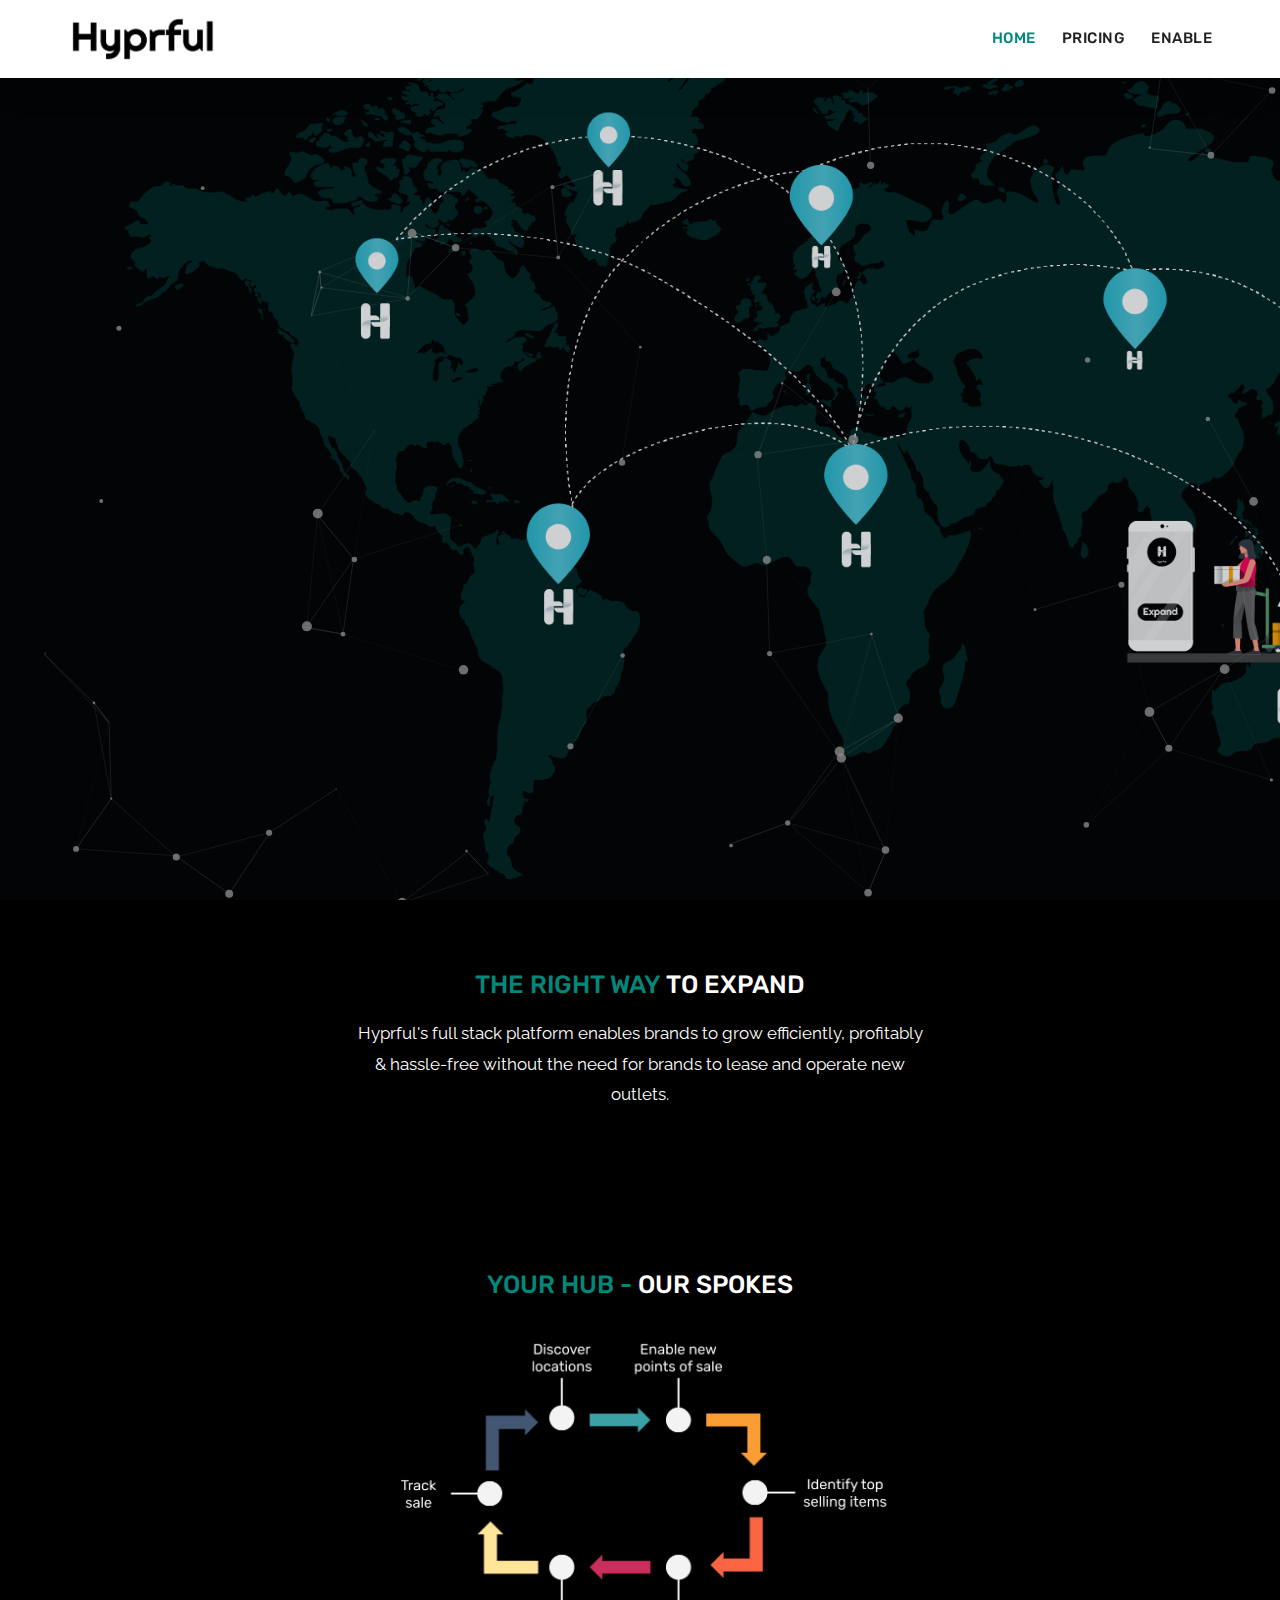
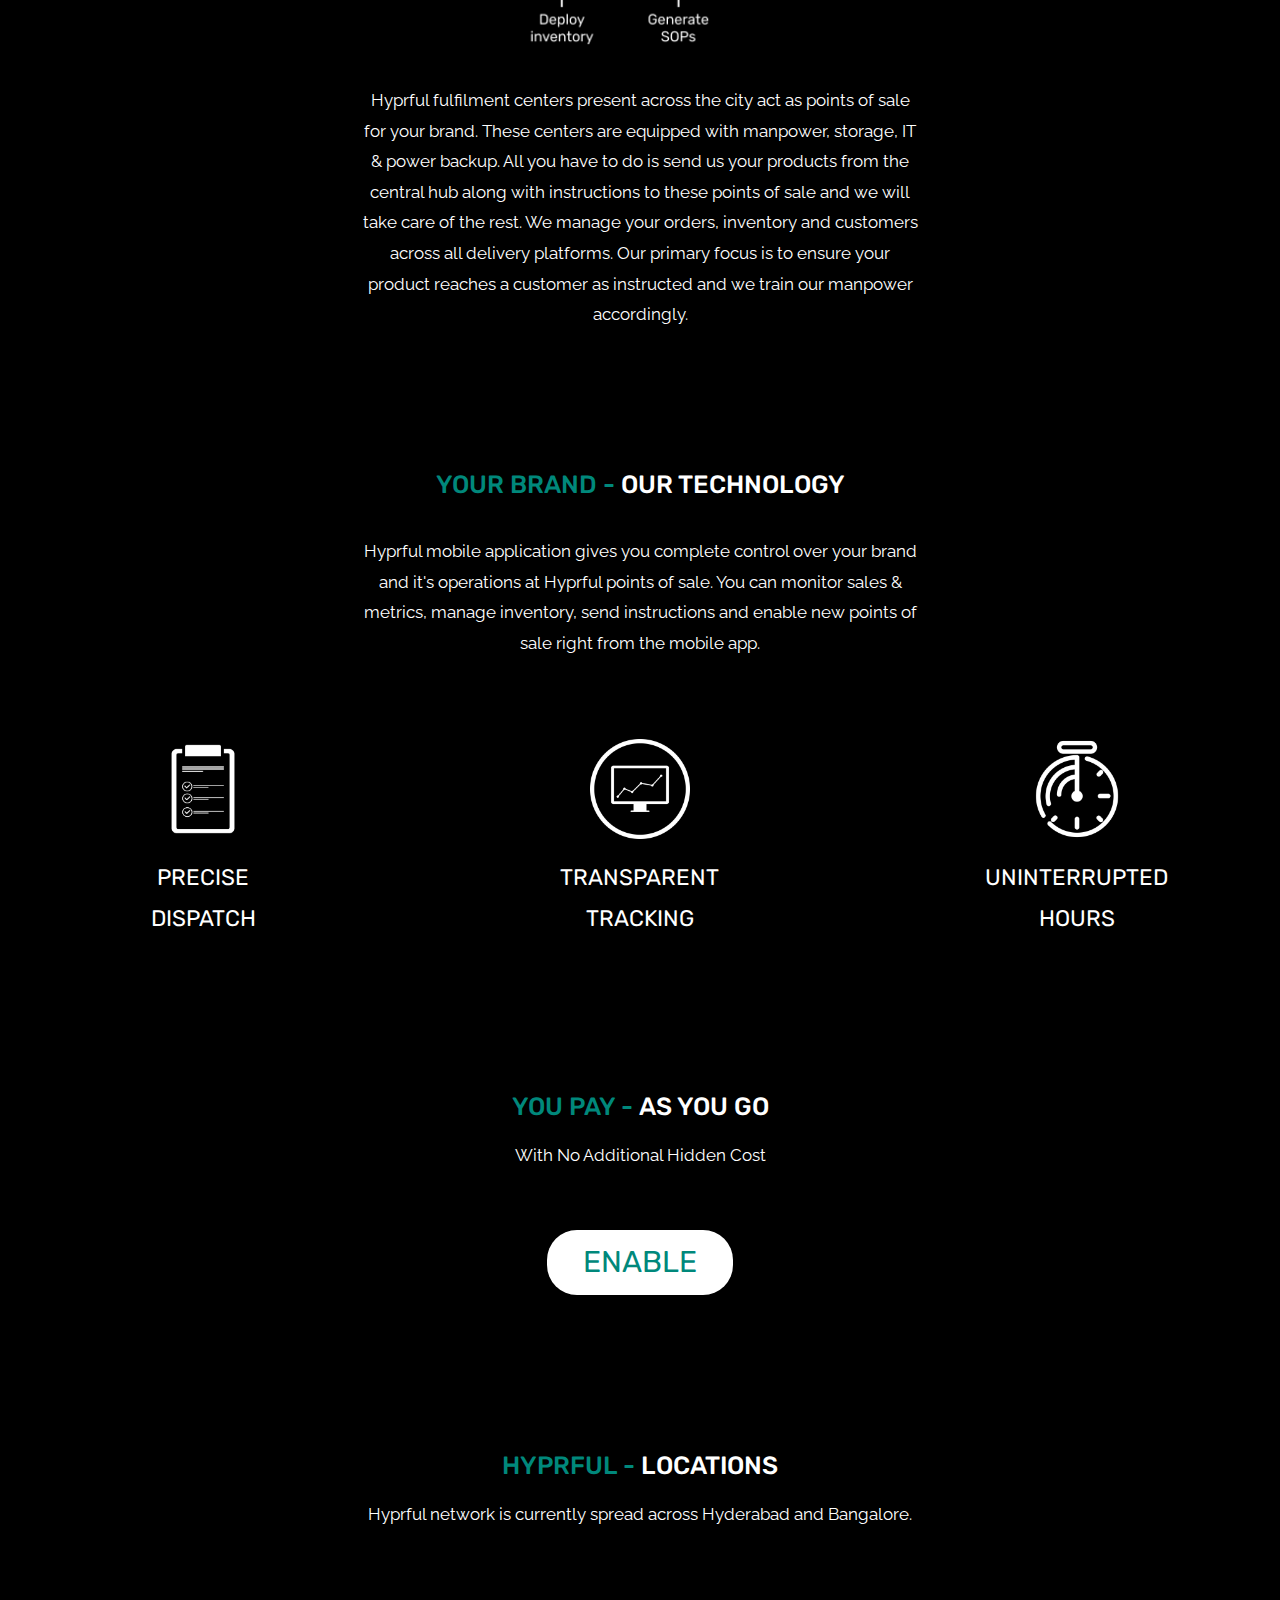
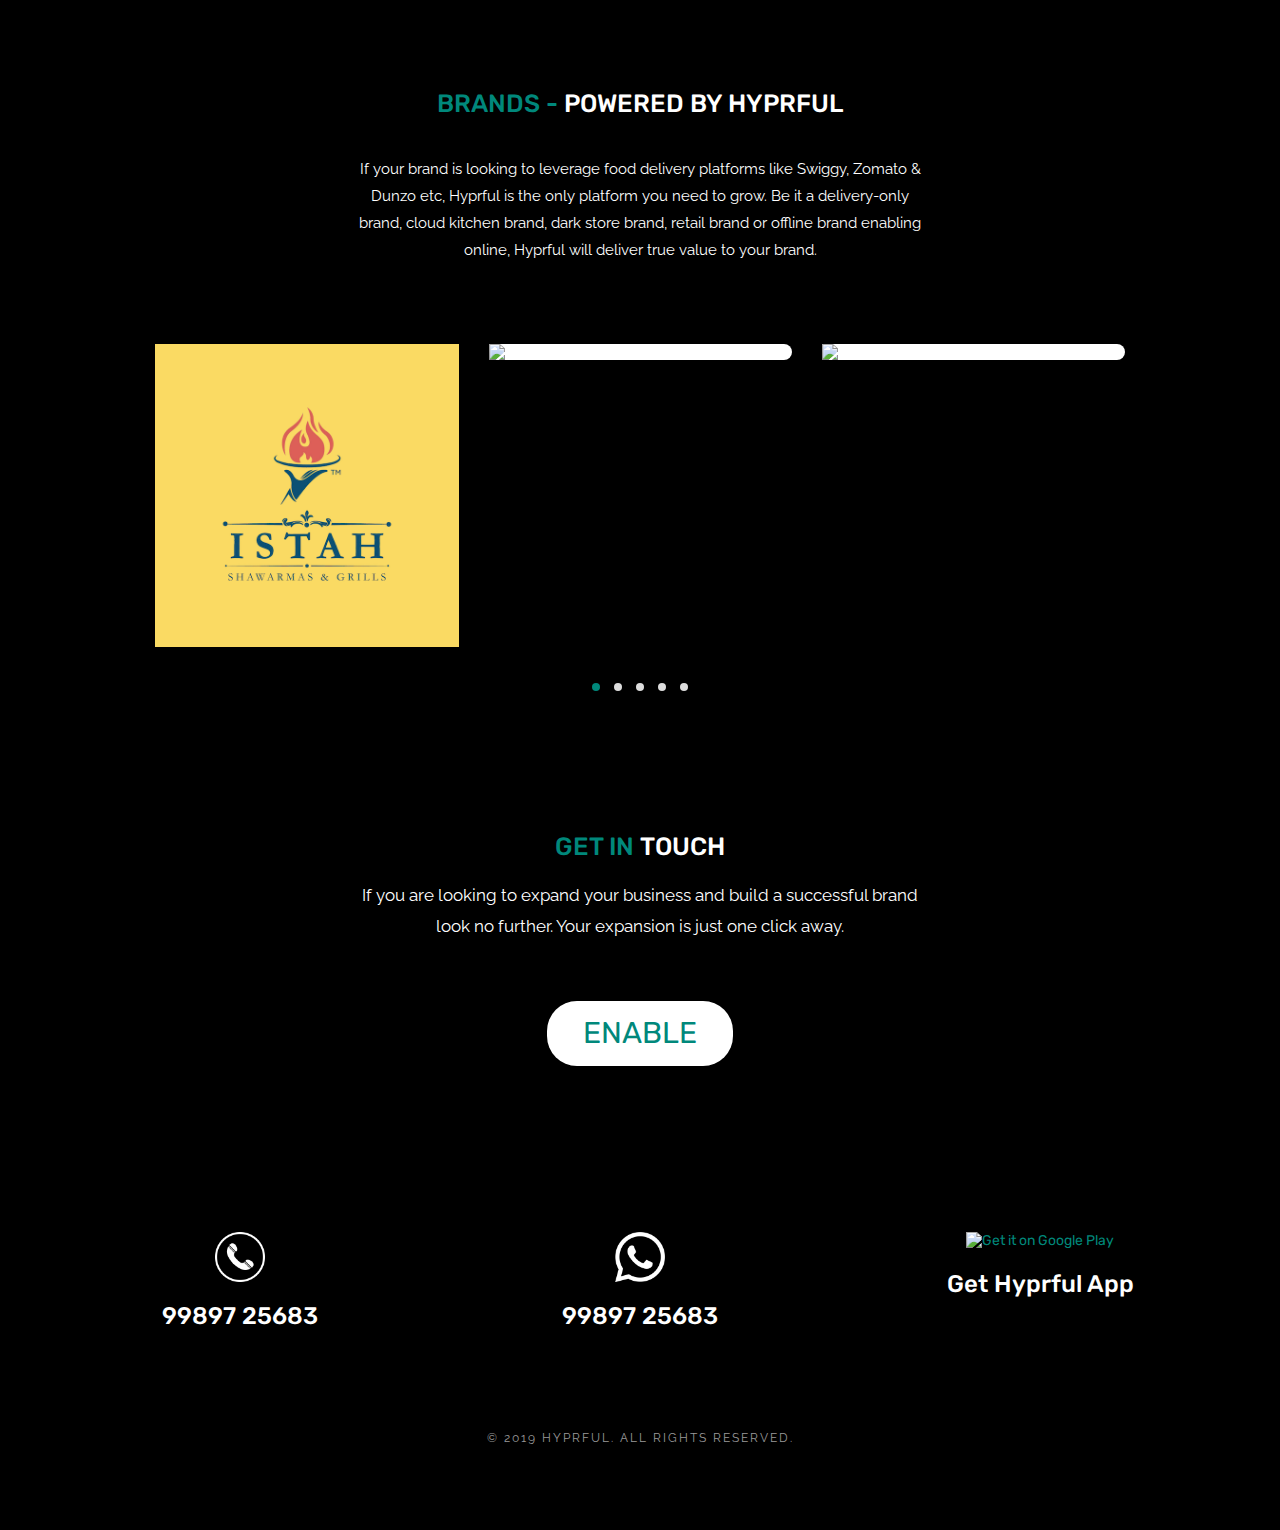
==== commit 97355bc0: "enabled google ad conversion" ====
--- a/index.html
+++ b/index.html
@@ -27,6 +27,15 @@
     <link rel="stylesheet" href="css/style.css" />
     <link href="css/style.css" rel="stylesheet" type="text/css"/>
 
+    <!-- Global site tag (gtag.js) - Google Ads: 704067888 -->
+    <script async src="https://www.googletagmanager.com/gtag/js?id=AW-704067888"></script>
+    <script>
+    window.dataLayer = window.dataLayer || [];
+    function gtag(){dataLayer.push(arguments);}
+    gtag('js', new Date());
+
+    gtag('config', 'AW-704067888');
+    </script>
 </head>
 <body>
 
@@ -68,7 +77,7 @@
                     <a class="nav-link" href="#" data-scroll-nav="3">PRICING</a>
                 </li>
                 <li class="nav-item">
-                    <a class="nav-link" href="#" data-scroll-nav="5">ENABLE</a>
+                    <a class="nav-link" href="#" data-scroll-nav="6">ENABLE</a>
                 </li>
             </ul>
         </div>
@@ -138,7 +147,7 @@
                     <br>
                     <br>
                     <p style="font-size: 17px;">
-                        Hyprful fulfilment centers present across the city act as points of sale for your brand. These centers are equipped with manpower, storage, IT, & power backup. All you have to do is send us your products from the central hub along with instructions to these points of sale and we will take care of the rest. We manage your orders, inventory and customers across all delivery platforms. Our primary focus is to ensure your product reaches a customer as instructed and we train our manpower accordingly.
+                        Hyprful fulfilment centers present across the city act as points of sale for your brand. These centers are equipped with manpower, storage, IT & power backup. All you have to do is send us your products from the central hub along with instructions to these points of sale and we will take care of the rest. We manage your orders, inventory and customers across all delivery platforms. Our primary focus is to ensure your product reaches a customer as instructed and we train our manpower accordingly.
                     </p>
                 </div>
             </div>
@@ -186,23 +195,43 @@
     </section>
     <section class="testimonials mb-80" data-scroll-index="3">
         <div class="section-head offset-md-2 col-md-8 offset-lg-3 col-lg-6">
-            <h5 class="extra-title">YOU PAY - <span style="color: white;">AS-YOU-GO</span></h5>
+            <h5 class="extra-title">YOU PAY - <span style="color: white;">AS YOU GO</span></h5>
             <br>
             <p style="font-size: 17px;">With No Additional Hidden Cost</p>
             <div class="section-head">
-                <a href="https://forms.gle/42yKaBdA1puFd53Y9" class="butn butn-light mt-30" target="_blank"ss>
+                <a href="https://forms.gle/42yKaBdA1puFd53Y9" class="butn butn-light mt-30" target="_blank" onclick="gtag_report_conversion()">
                     <span>ENABLE</span>
                 </a>
             </div>
         </div>
     </section>
-    <section class="testimonials section-padding bg-img bg-fixed pos-re" data-scroll-index="4" bg-black">
+
+    <section class="testimonials mb" data-scroll-index="4">
+        <div class="section-padding pos-re">
+            <div class="container">
+                <div class="row">
+                    <div class="section-head offset-md-2 col-md-8 offset-lg-3 col-lg-6">
+                        <h5 class="extra-title">HYPRFUL - <span style="color:white;">LOCATIONS</span></h5>
+                        <br>
+                        <p style="font-size: 17px;">
+                            Hyprful network is currently spread across Hyderabad and Bangalore.
+                        </p>
+                    </div>
+            </div>
+        </div>
+    </section>
+
+    <section class="testimonials section-padding bg-img bg-fixed pos-re" data-scroll-index="5" bg-black">
         <div class="container">
             <div class="row">
                 <div class="section-head offset-md-2 col-md-8 offset-lg-3 col-lg-6">
                     <h5 class="extra-title">BRANDS - <span style="color: white;">POWERED BY HYPRFUL</span></h5>
-                </div>
-
+                    <br>
+                    <br>
+                    <p>
+                        If your brand is looking to leverage food delivery platforms like Swiggy, Zomato & Dunzo etc, Hyprful is the only platform you need to grow. Be it a delivery-only brand, cloud kitchen brand, dark store brand, retail brand or offline brand enabling online, Hyprful will deliver true value to your brand.
+                    </p>
+                </div>
                 <div class="owl-carousel owl-theme text-center col-lg-10 offset-lg-1">
                     <div class="item-box">
                         <img src="img/istah.jpg">
@@ -265,12 +294,11 @@
                         <img src="img/masala_bandi.jpg">
                     </div> -->
                 </div>
-
             </div>
         </div> 
     </section>
 
-    <section class="contact section-padding" data-scroll-index="5">
+    <section class="contact section-padding" data-scroll-index="6">
         <div class="container">
             <div class="row">
                 <div class="section-head offset-md-2 col-md-8 offset-lg-3 col-lg-6">
@@ -278,7 +306,7 @@
                     <br>
                     <p style="font-size: 17px;">If you are looking to expand your business and build a successful brand look no further. Your expansion is just one click away.</p>
                     <div class="section-head">
-                        <a href="https://forms.gle/42yKaBdA1puFd53Y9" class="butn butn-light mt-30" target="_blank"ss>
+                        <a href="https://forms.gle/42yKaBdA1puFd53Y9" class="butn butn-light mt-30" target="_blank" onclick="gtag_report_conversion()">
                             <span>ENABLE</span>
                         </a>
                     </div>
@@ -404,5 +432,23 @@
     <!-- custom scripts -->
     <script src="js/scripts.js"></script>
 
+    <!-- Event snippet for Form Fill conversion page
+    In your html page, add the snippet and call gtag_report_conversion when someone clicks on the chosen link or button. -->
+    <script>
+        function gtag_report_conversion(url) {
+            var callback = function () {
+                if (typeof(url) != 'undefined') {
+                window.location = url;
+                }
+            };
+            gtag('event', 'conversion', {
+                'send_to': 'AW-704067888/auKCCKLf9cIBELDy3M8C',
+                'event_callback': callback
+            });
+            return false;
+            }
+    </script>
+    
+
 </body>
 </html>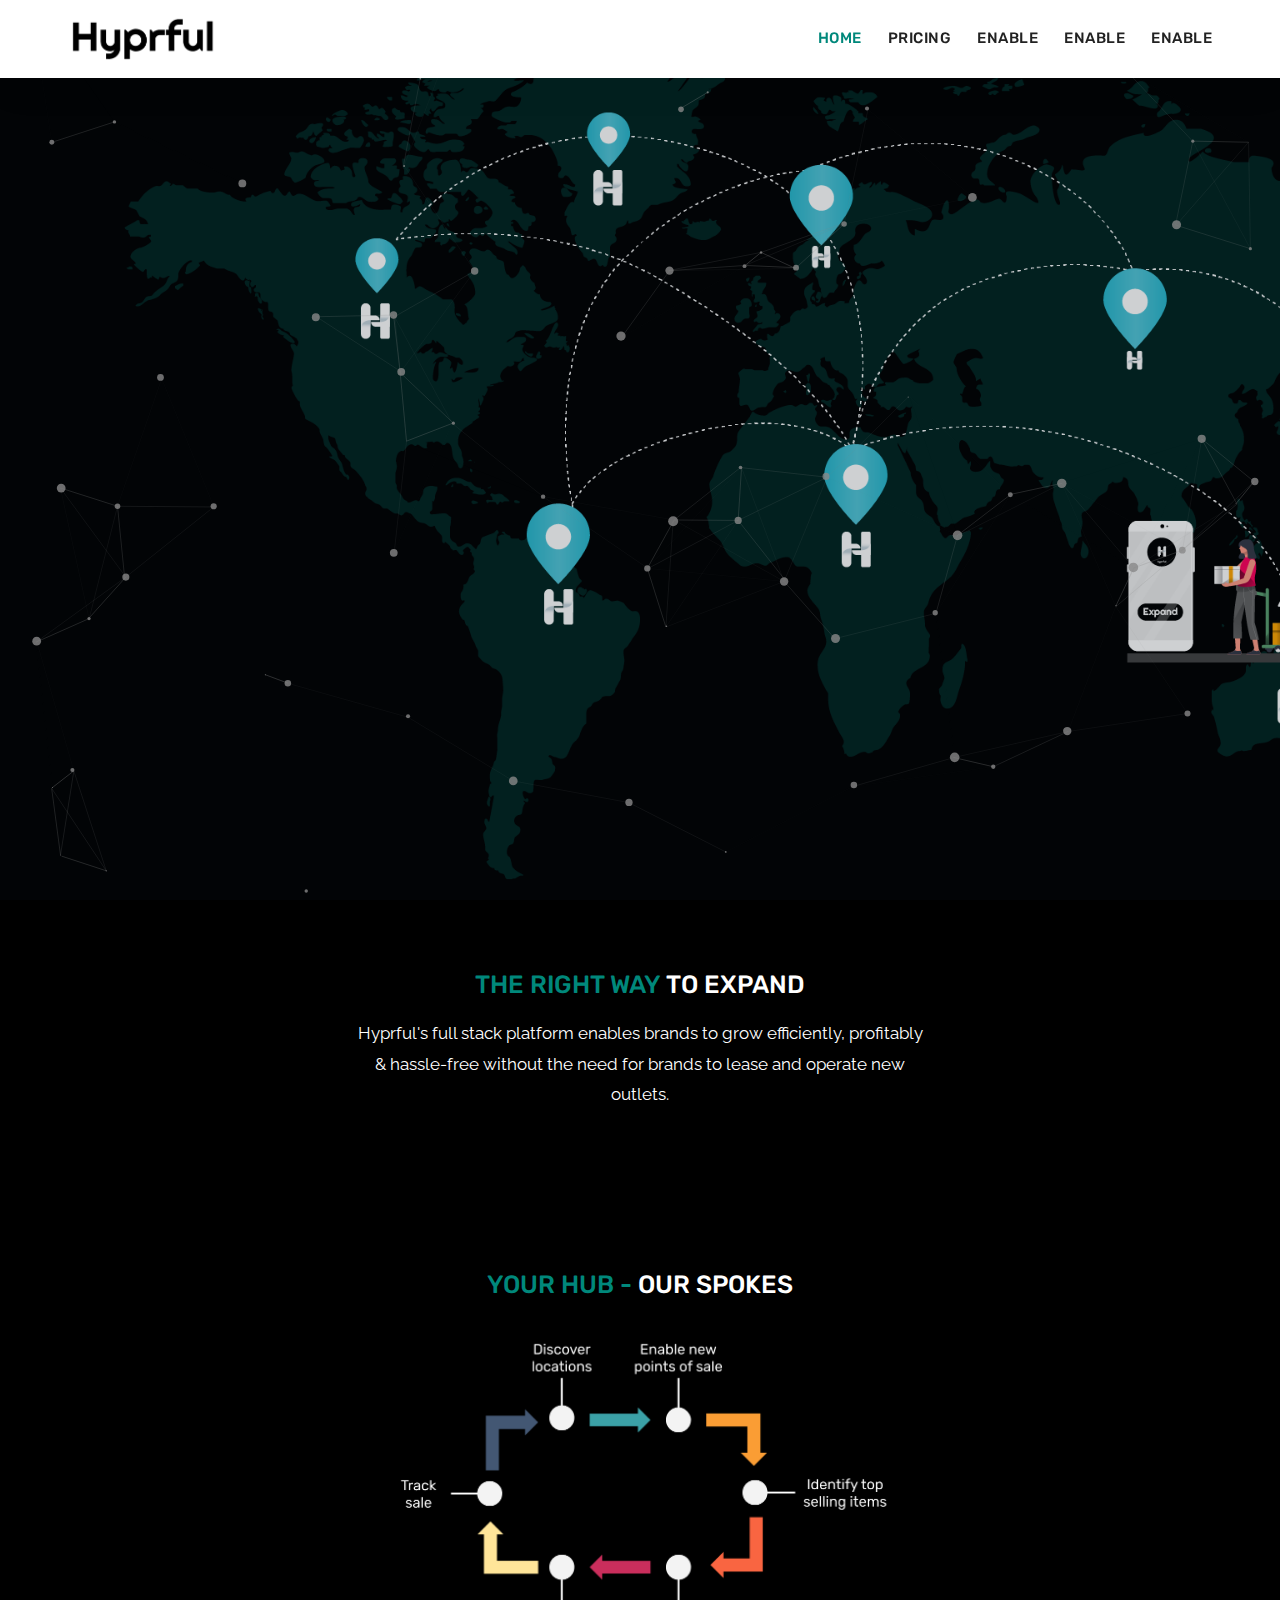
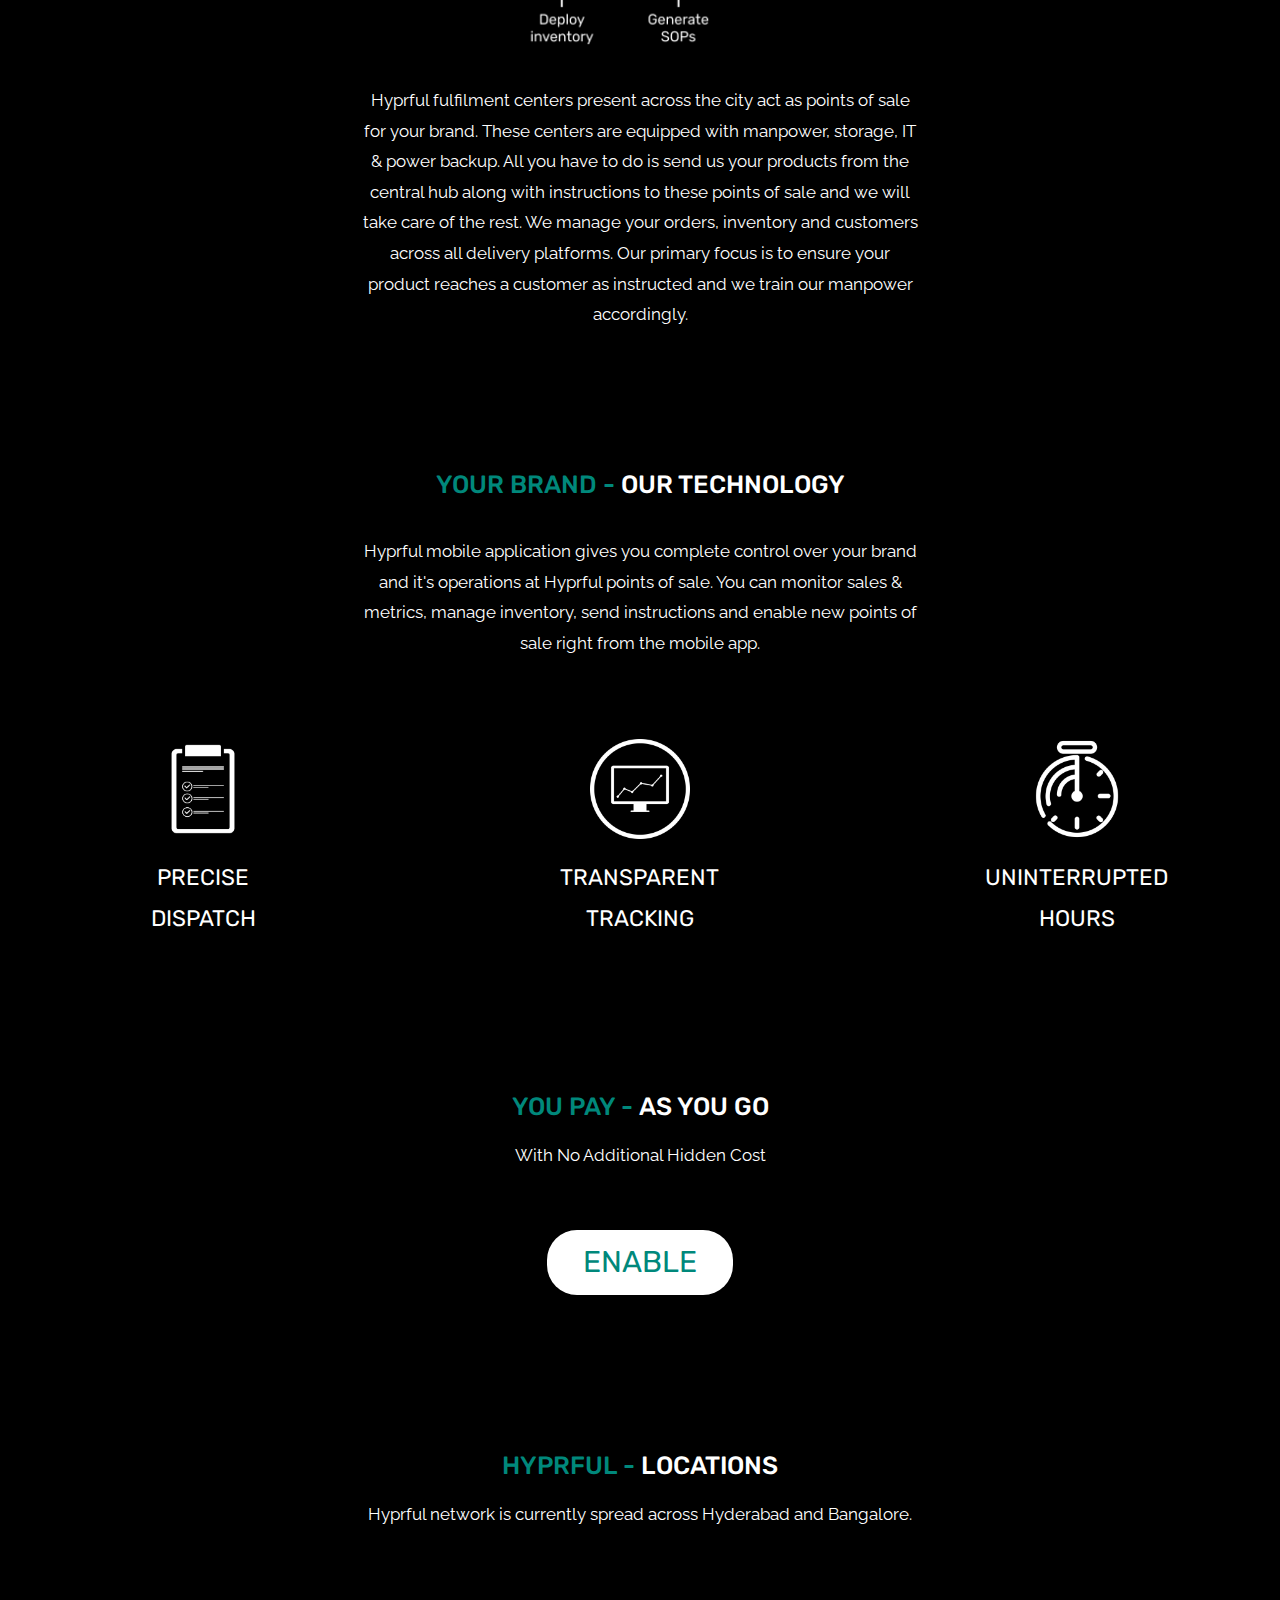
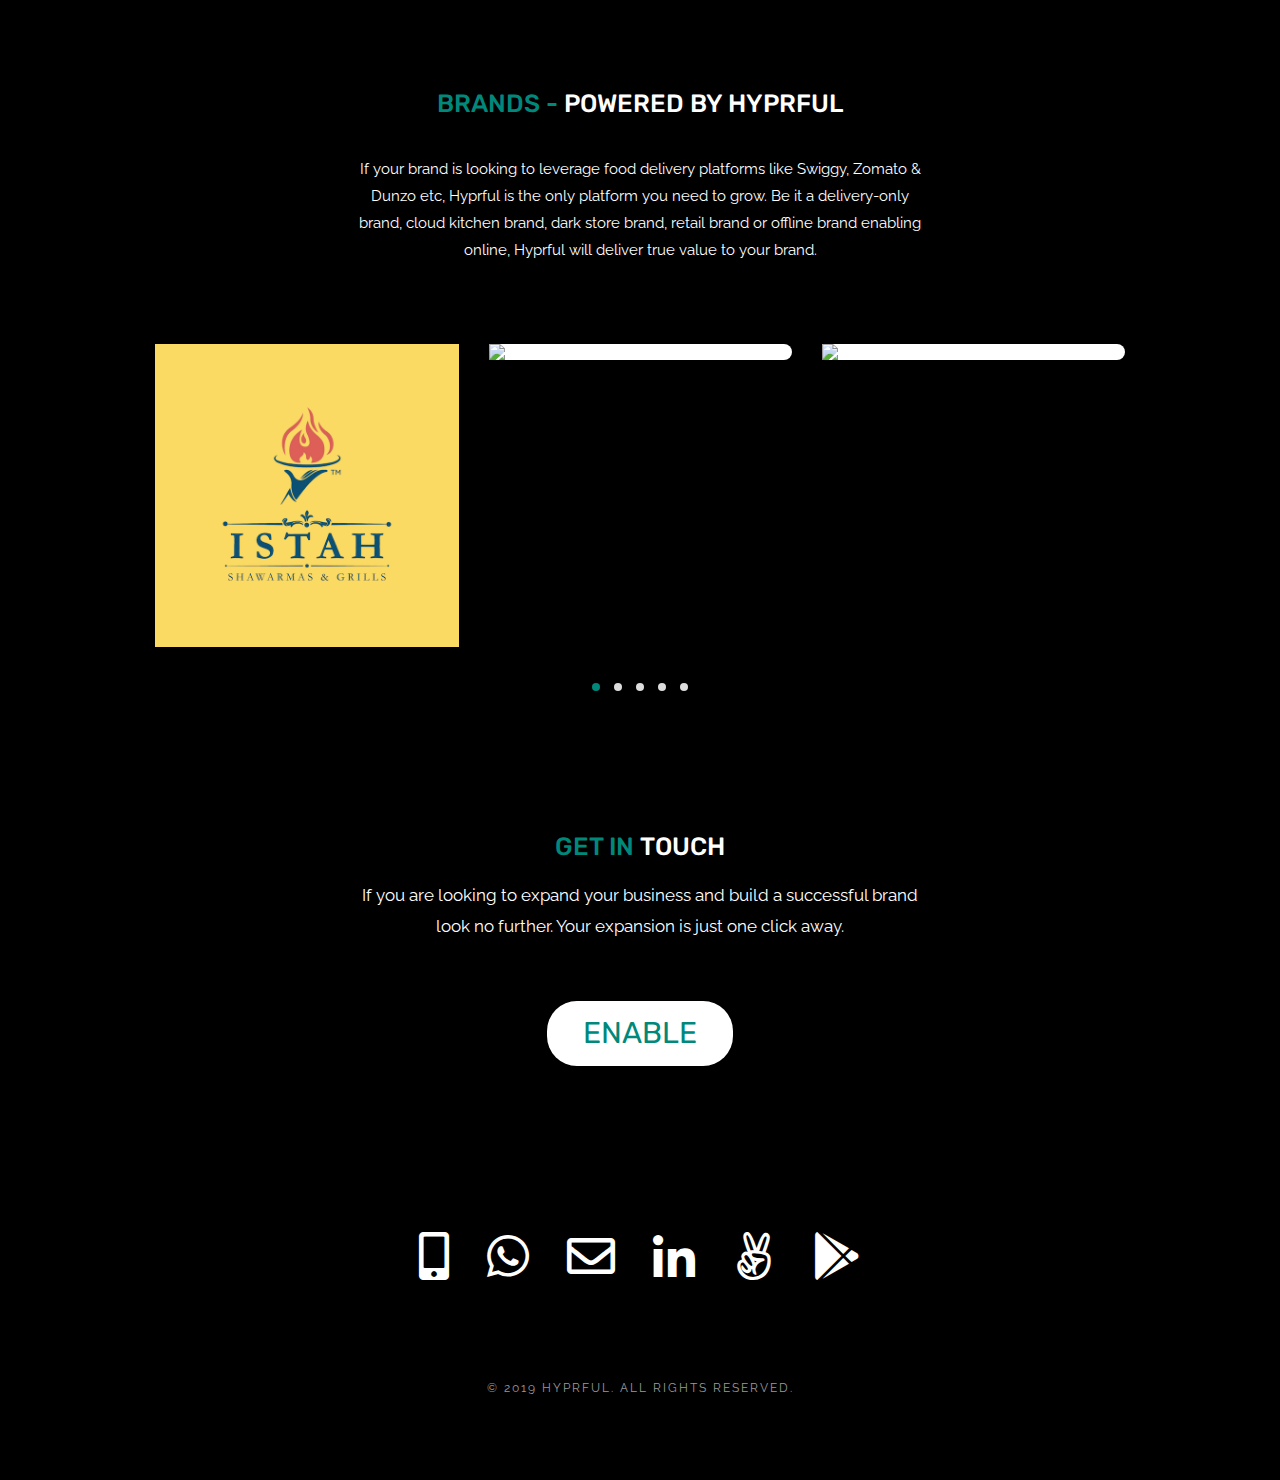
==== commit bdfd2587: "added contact us icons" ====
--- a/index.html
+++ b/index.html
@@ -15,8 +15,8 @@
     <link rel="shortcut icon" href="img/favicon.jpg" /> 
 
     <!-- Google Fonts -->
-    
-    <link rel="stylesheet" href="https://cdnjs.cloudflare.com/ajax/libs/font-awesome/4.7.0/css/font-awesome.min.css">
+    <script src="https://kit.fontawesome.com/5d1973b66b.js" crossorigin="anonymous"></script>
+    <!-- <link rel="stylesheet" href="https://cdnjs.cloudflare.com/ajax/libs/font-awesome/4.7.0/css/font-awesome.min.css"> -->
     <link href="https://fonts.googleapis.com/css?family=Raleway:100,200,300,400,500,600,700,800" rel="stylesheet">
     <link href="https://fonts.googleapis.com/css?family=Rubik:300,400,500,700,900" rel="stylesheet">
 
@@ -79,6 +79,12 @@
                 <li class="nav-item">
                     <a class="nav-link" href="#" data-scroll-nav="6">ENABLE</a>
                 </li>
+                <li class="nav-item">
+                    <a class="nav-link" href="#" data-scroll-nav="6">ENABLE</a>
+                </li>
+                <li class="nav-item">
+                    <a class="nav-link" href="#" data-scroll-nav="6">ENABLE</a>
+                </li>
             </ul>
         </div>
     </nav>
@@ -255,6 +261,9 @@
                         <img src="img/goli_soda.jpg">
                     </div>
                     <div class="item-box">
+                        <img src="img/cocotang.jpg">
+                    </div>
+                    <div class="item-box">
                         <img src="img/coco_works.jpg">
                     </div>
                     <div class="item-box">
@@ -277,9 +286,6 @@
                     </div> -->
                     <!-- <div class="item-box">
                         <img src="img/badmaash-biryani.jpg">
-                    </div> -->
-                    <!-- <div class="item-box">
-                        <img src="img/cocotang.jpg">
                     </div> -->
                     <!-- <div class="item-box">
                         <img src="img/pantastic.jpg">
@@ -302,6 +308,7 @@
         <div class="container">
             <div class="row">
                 <div class="section-head offset-md-2 col-md-8 offset-lg-3 col-lg-6">
+
                     <h5 class="extra-title">GET IN <span style="color: white;">TOUCH</span></h5>
                     <br>
                     <p style="font-size: 17px;">If you are looking to expand your business and build a successful brand look no further. Your expansion is just one click away.</p>
@@ -312,43 +319,37 @@
                     </div>
                 </div>
                 <div class="container">
-                    <div class="row">
-                        <div class="feat-item mb-md50 col-lg-4 text-center">
-                            <div>
-                                <a href="tel:+919989725683" style="text-decoration: none;">
-                                    <img src="img/call.png" style="max-height: 50px; width: auto; margin-bottom: 20px;">
-                                </a>
-                                <p class="h4" style="color: white;">99897 25683</p>
-                            </div>
-                        </div>
-
-                        <div class="feat-item mb-md50 col-lg-4 text-center">
-                            <div>
-                                <a href="https://wa.me/919989725683" target="_blank" style="text-decoration: none;">
-                                    <img src="img/whatsapp.png" style="max-height: 50px; width: auto; margin-bottom: 20px;">
-                                </a>
-                                <p class="h4" style="color: white;">99897 25683</p>
-                            </div>
-                        </div>
-
-                        <!-- <div class="feat-item mb-md50 col-lg-4 text-center">
-                            <div>
-                                <a href="https://goo.gl/maps/T2c3fkAiKF438UcK7" target="_blank" style="text-decoration: none;">
-                                    <img src="img/location.png" style="max-height: 50px; width: auto; margin-bottom: 20px;">
-                                </a>
-                                <p class="h4" style="color: white;">Hyderabad, India</p>
-                            </div>
-                        </div> -->
-
-                        <div class="feat-item mb-md50 col-lg-4 text-center">
-                            <div>
-                                <a href='https://play.google.com/store/apps/details?id=com.hyprful.client&hl=en&utm_source=wesbite&pcampaignid=pcampaignidMKT-Other-global-all-co-prtnr-py-PartBadge-Mar2515-1' target="_blank" style="text-decoration: none;">
-                                    <img alt='Get it on Google Play' src='https://play.google.com/intl/en_us/badges/static/images/badges/en_badge_web_generic.png' style="max-height: 50px; width: auto; margin-bottom: 20px;"/>
-                                </a>
-                                <p class="h4" style="color: white;">Get Hyprful App</p>
-                            </div>
-                        </div>
-
+                    <div class="row justify-content-md-center">
+                        <div class="feat-item mb-md50 col-md-auto text-center ml-1 mr-1">
+                            <a href="tel:+919989725683" style="text-decoration: none;">
+                                <p class="h4" style="color: white;"><i class="fas fa-mobile-alt fa-2x"></i></p>
+                            </a>
+                        </div>
+                        <div class="feat-item mb-md50 col-md-auto text-center ml-1 mr-1">
+                            <a href="https://wa.me/919989725683" style="text-decoration: none;">
+                                <p class="h4" style="color: white;"><i class="fab fa-whatsapp fa-2x"></i></p>
+                            </a>
+                        </div>
+                        <div class="feat-item mb-md50 col-md-auto text-center ml-1 mr-1">
+                            <a href="mailto:enable@hyprful.com" style="text-decoration: none;">
+                                <p class="h4" style="color: white;"><i class="far fa-envelope fa-2x"></i></p>
+                            </a>
+                        </div>
+                        <div class="feat-item mb-md50 col-md-auto text-center ml-1 mr-1">
+                            <a href="https://www.linkedin.com/company/hyprful" style="text-decoration: none;" target="_blank">
+                                <p class="h4" style="color: white;"><i class="fab fa-linkedin-in fa-2x"></i></p>
+                            </a>
+                        </div>
+                        <div class="feat-item mb-md50 col-md-auto text-center ml-1 mr-1">
+                            <a href="https://angel.co/company/hyprful" style="text-decoration: none;" target="_blank">
+                                <p class="h4" style="color: white;"><i class="fab fa-angellist fa-2x"></i></p>
+                            </a>
+                        </div>
+                        <div class="feat-item mb-md50 col-md-auto text-center ml-1 mr-1">
+                            <a href="https://play.google.com/store/apps/details?id=com.hyprful.client&hl=en&utm_source=wesbite&pcampaignid=pcampaignidMKT-Other-global-all-co-prtnr-py-PartBadge-Mar2515-1" style="text-decoration: none;" target="_blank">
+                                <p class="h4" style="color: white;"><i class="fab fa-google-play fa-2x"></i></p>
+                            </a>
+                        </div>
                     </div>
                 </div>
             </div>
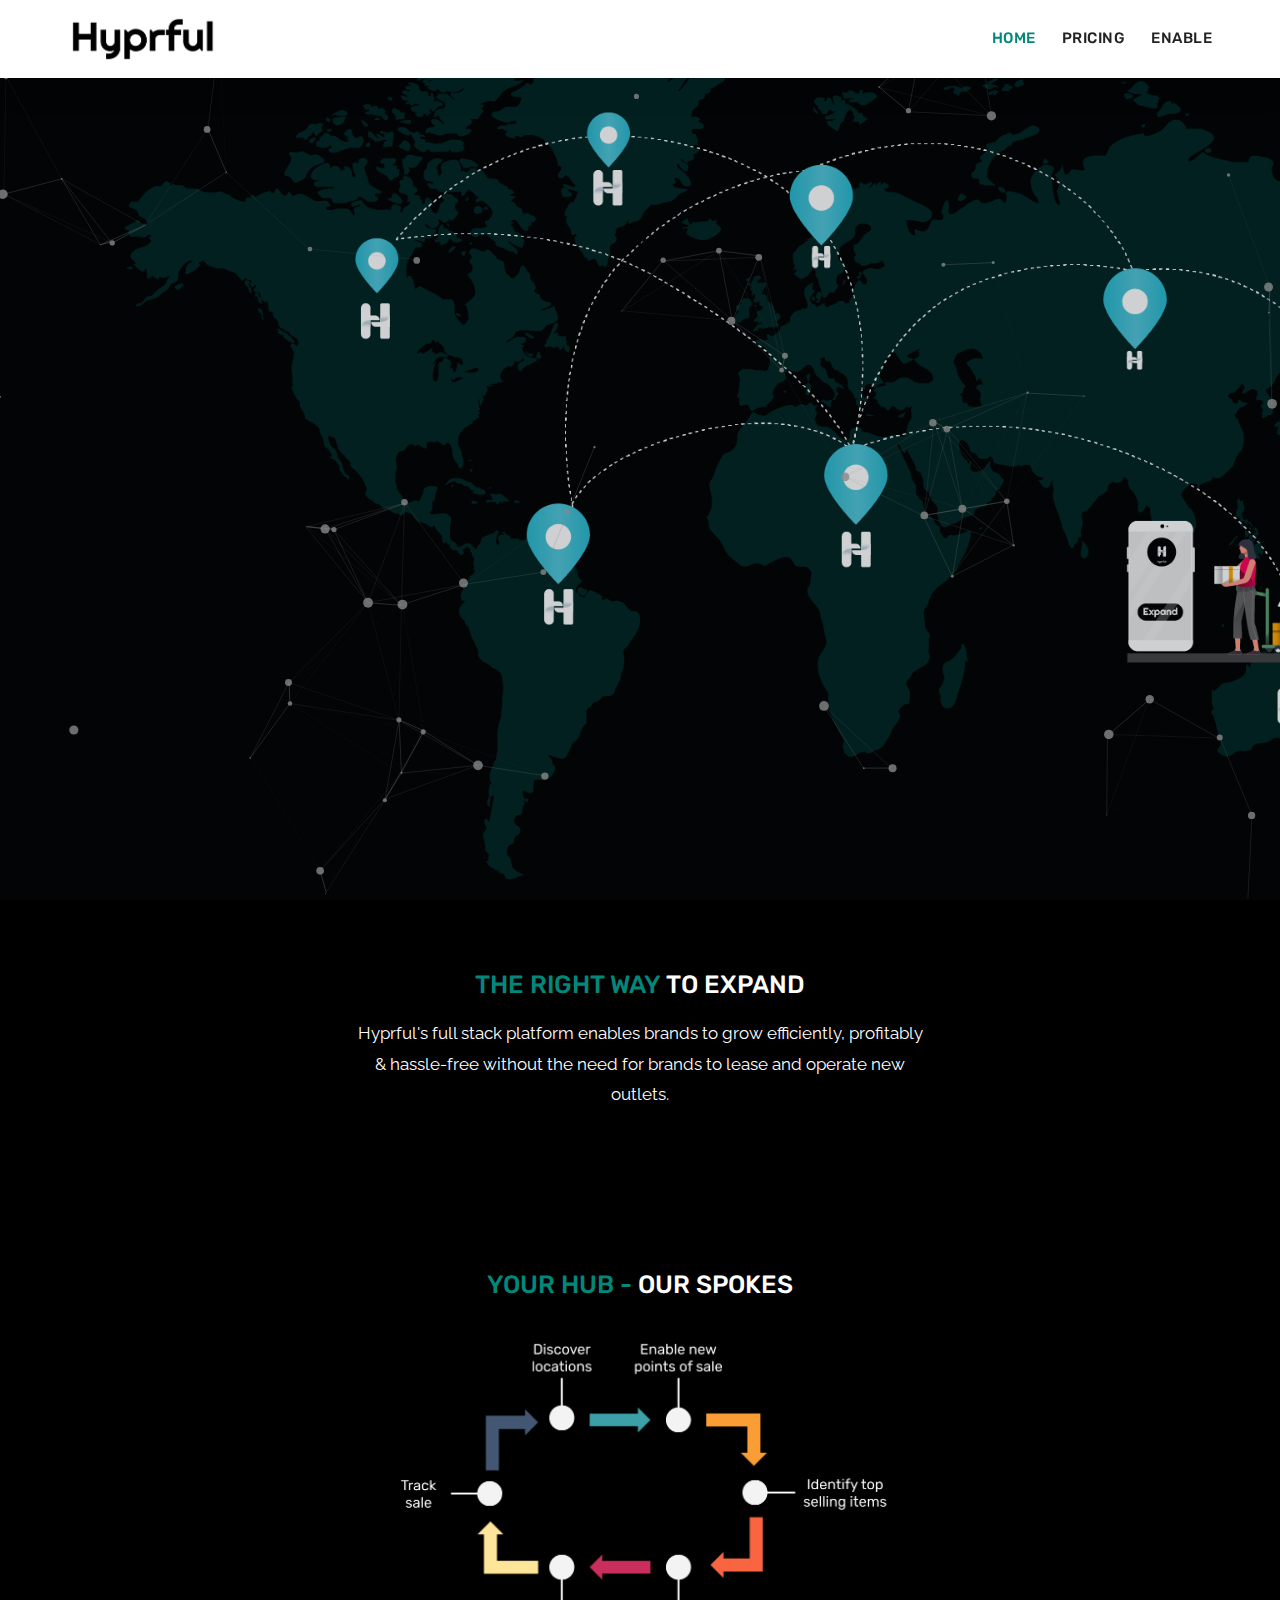
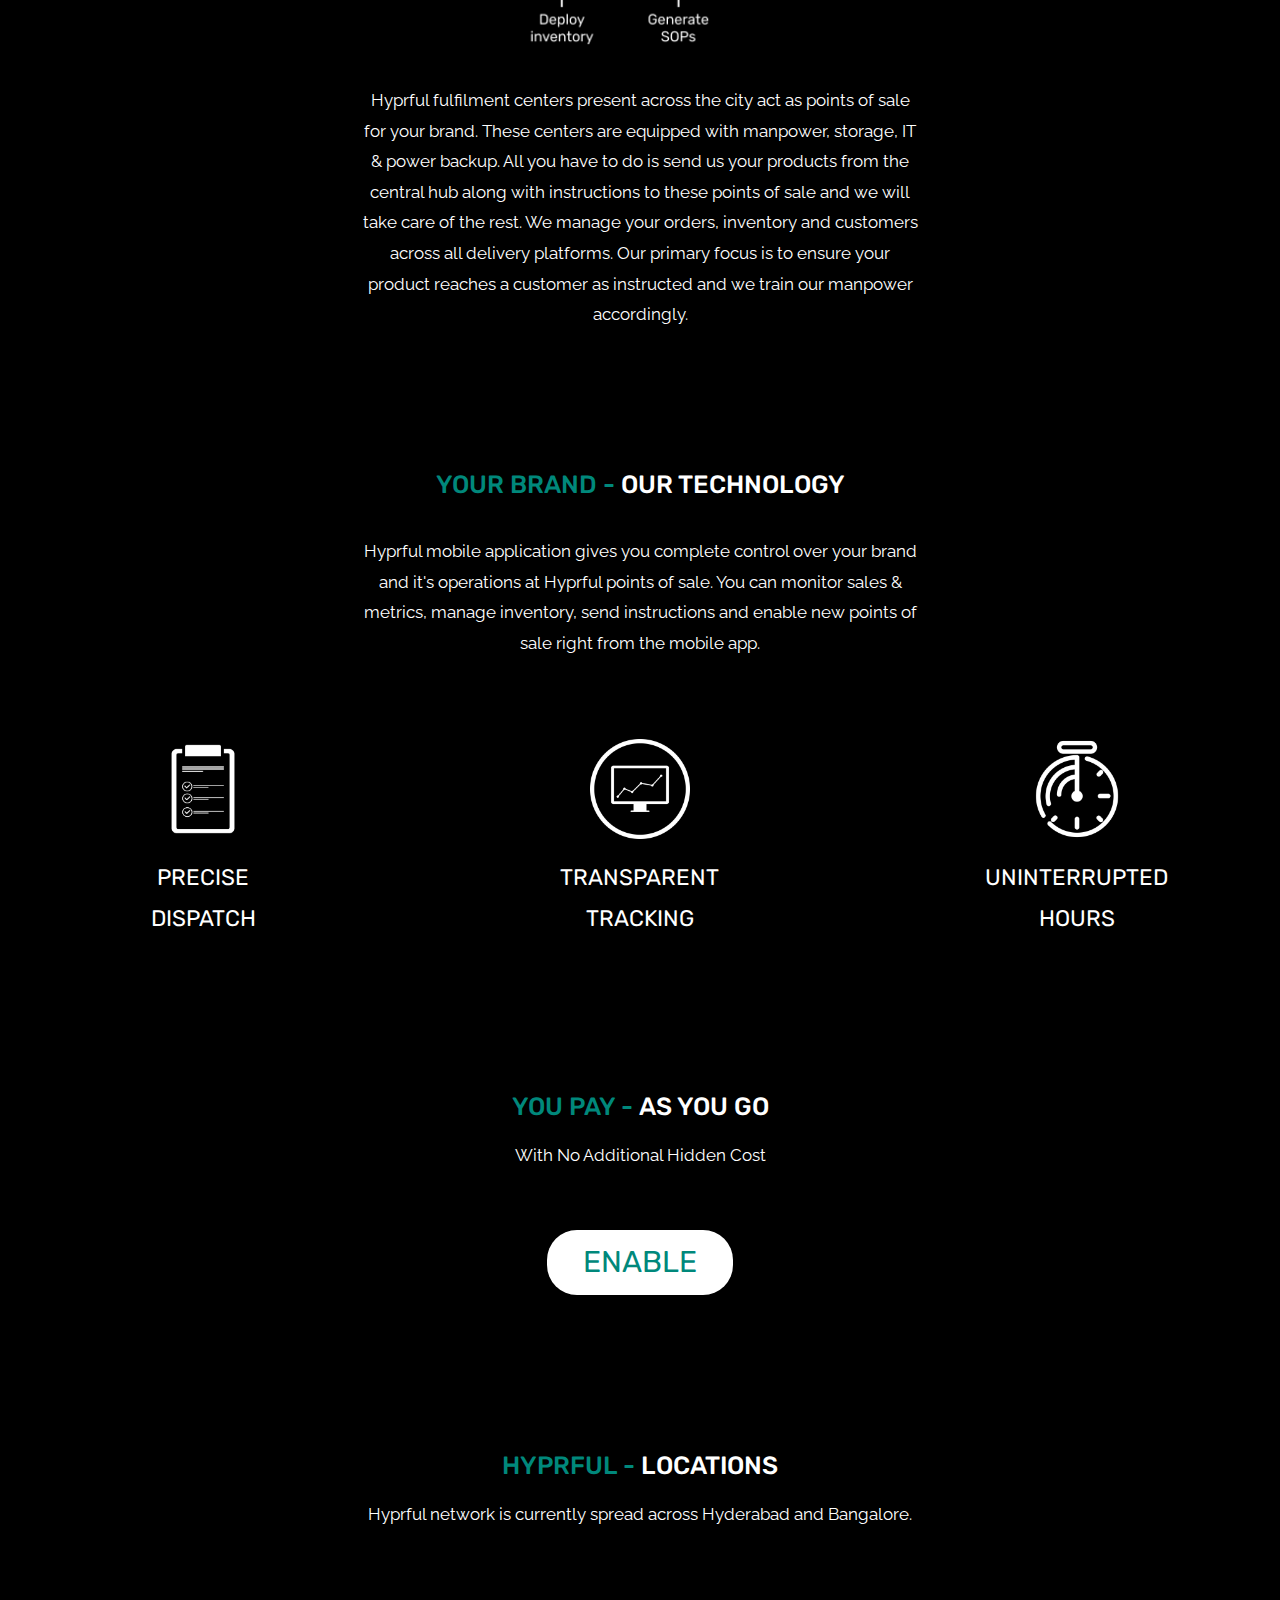
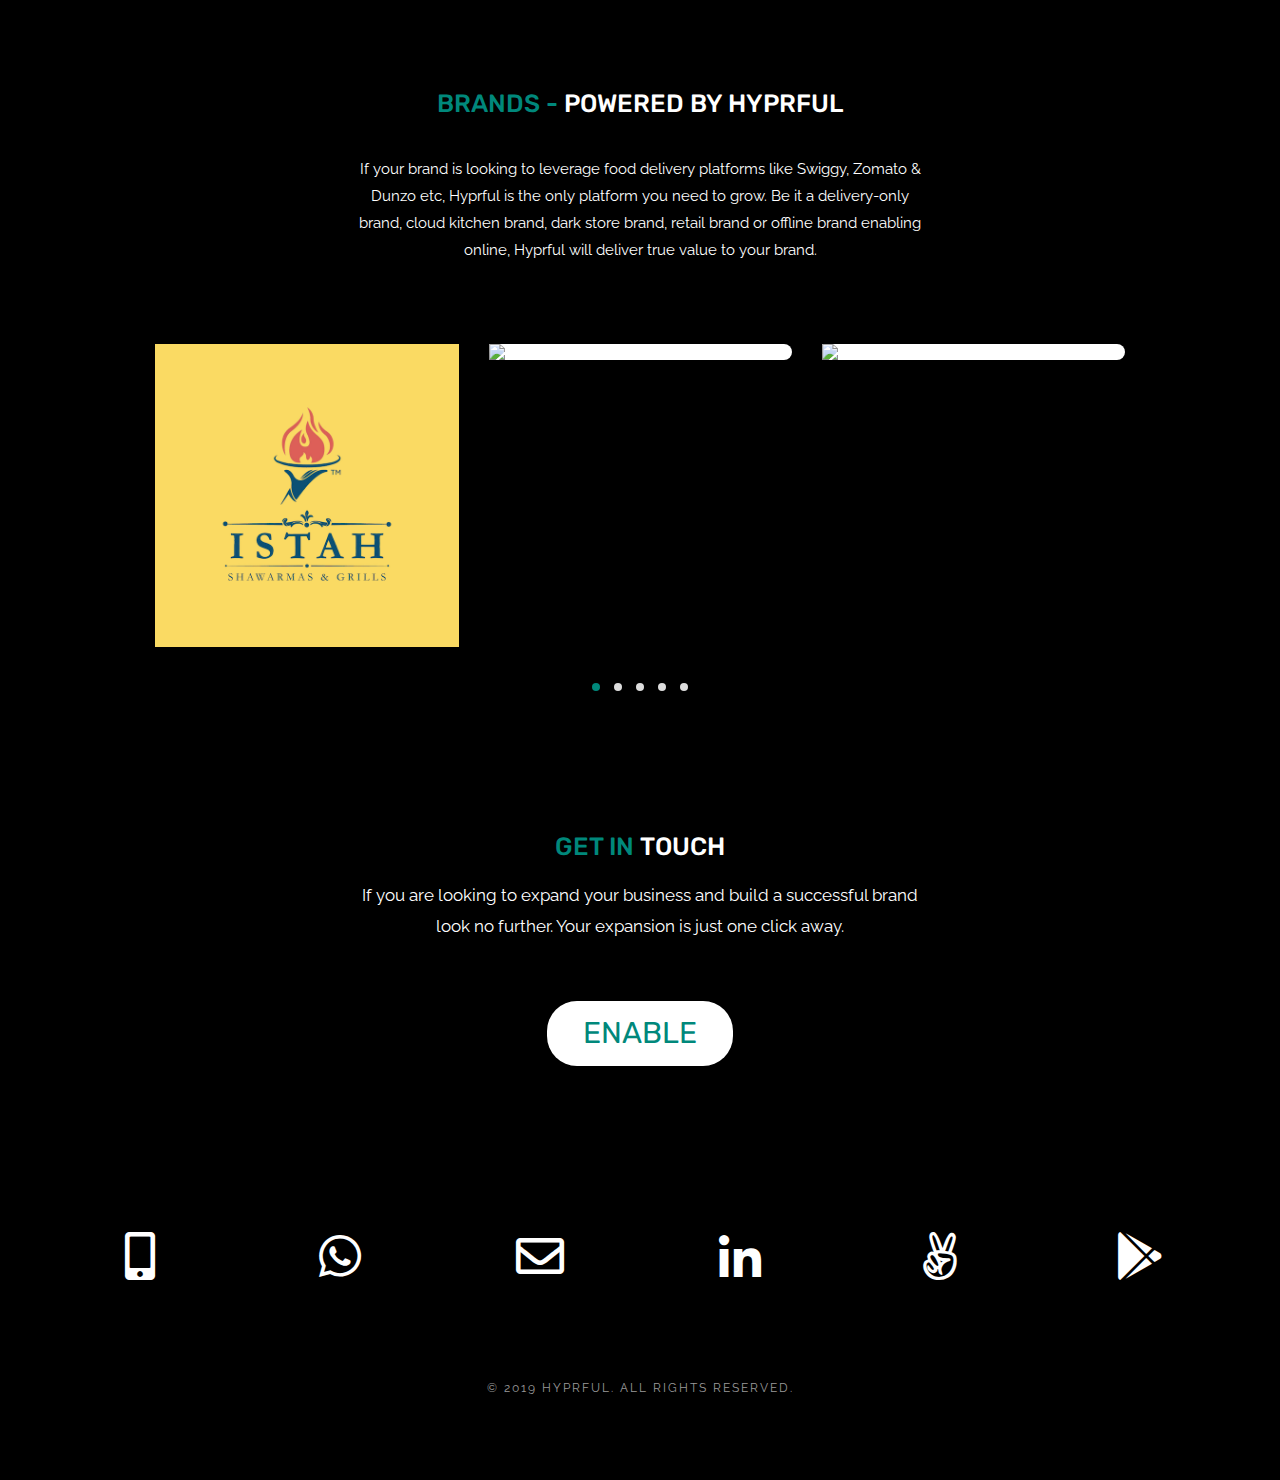
==== commit 68fe2da0: "fixed icons to be responsive" ====
--- a/index.html
+++ b/index.html
@@ -63,7 +63,7 @@
             <img src="img/logo-dark.png" alt="logo" style="margin-left: 15px;">          
         </a>
 
-        <button class="navbar-toggler" type="button" data-toggle="collapse" data-target="#navbarSupportedContent" aria-controls="navbarSupportedContent" aria-expanded="false" aria-label="Toggle navigation">
+        <button class="navbar-toggler" type="button" data-toggle="collapse" data-target="#navbarSupportedContent">
             <span class="icon-bar"><i class="fas fa-bars"></i></span>
         </button>
 
@@ -79,12 +79,6 @@
                 <li class="nav-item">
                     <a class="nav-link" href="#" data-scroll-nav="6">ENABLE</a>
                 </li>
-                <li class="nav-item">
-                    <a class="nav-link" href="#" data-scroll-nav="6">ENABLE</a>
-                </li>
-                <li class="nav-item">
-                    <a class="nav-link" href="#" data-scroll-nav="6">ENABLE</a>
-                </li>
             </ul>
         </div>
     </nav>
@@ -320,32 +314,32 @@
                 </div>
                 <div class="container">
                     <div class="row justify-content-md-center">
-                        <div class="feat-item mb-md50 col-md-auto text-center ml-1 mr-1">
+                        <div class="mb-md50 col text-center ml-1 mr-1">
                             <a href="tel:+919989725683" style="text-decoration: none;">
                                 <p class="h4" style="color: white;"><i class="fas fa-mobile-alt fa-2x"></i></p>
                             </a>
                         </div>
-                        <div class="feat-item mb-md50 col-md-auto text-center ml-1 mr-1">
+                        <div class="mb-md50 col text-center ml-1 mr-1">
                             <a href="https://wa.me/919989725683" style="text-decoration: none;">
                                 <p class="h4" style="color: white;"><i class="fab fa-whatsapp fa-2x"></i></p>
                             </a>
                         </div>
-                        <div class="feat-item mb-md50 col-md-auto text-center ml-1 mr-1">
+                        <div class="mb-md50 col text-center ml-1 mr-1">
                             <a href="mailto:enable@hyprful.com" style="text-decoration: none;">
                                 <p class="h4" style="color: white;"><i class="far fa-envelope fa-2x"></i></p>
                             </a>
                         </div>
-                        <div class="feat-item mb-md50 col-md-auto text-center ml-1 mr-1">
+                        <div class="mb-md50 col text-center ml-1 mr-1">
                             <a href="https://www.linkedin.com/company/hyprful" style="text-decoration: none;" target="_blank">
                                 <p class="h4" style="color: white;"><i class="fab fa-linkedin-in fa-2x"></i></p>
                             </a>
                         </div>
-                        <div class="feat-item mb-md50 col-md-auto text-center ml-1 mr-1">
+                        <div class="mb-md50 col text-center ml-1 mr-1">
                             <a href="https://angel.co/company/hyprful" style="text-decoration: none;" target="_blank">
                                 <p class="h4" style="color: white;"><i class="fab fa-angellist fa-2x"></i></p>
                             </a>
                         </div>
-                        <div class="feat-item mb-md50 col-md-auto text-center ml-1 mr-1">
+                        <div class="mb-md50 col text-center ml-1 mr-1">
                             <a href="https://play.google.com/store/apps/details?id=com.hyprful.client&hl=en&utm_source=wesbite&pcampaignid=pcampaignidMKT-Other-global-all-co-prtnr-py-PartBadge-Mar2515-1" style="text-decoration: none;" target="_blank">
                                 <p class="h4" style="color: white;"><i class="fab fa-google-play fa-2x"></i></p>
                             </a>
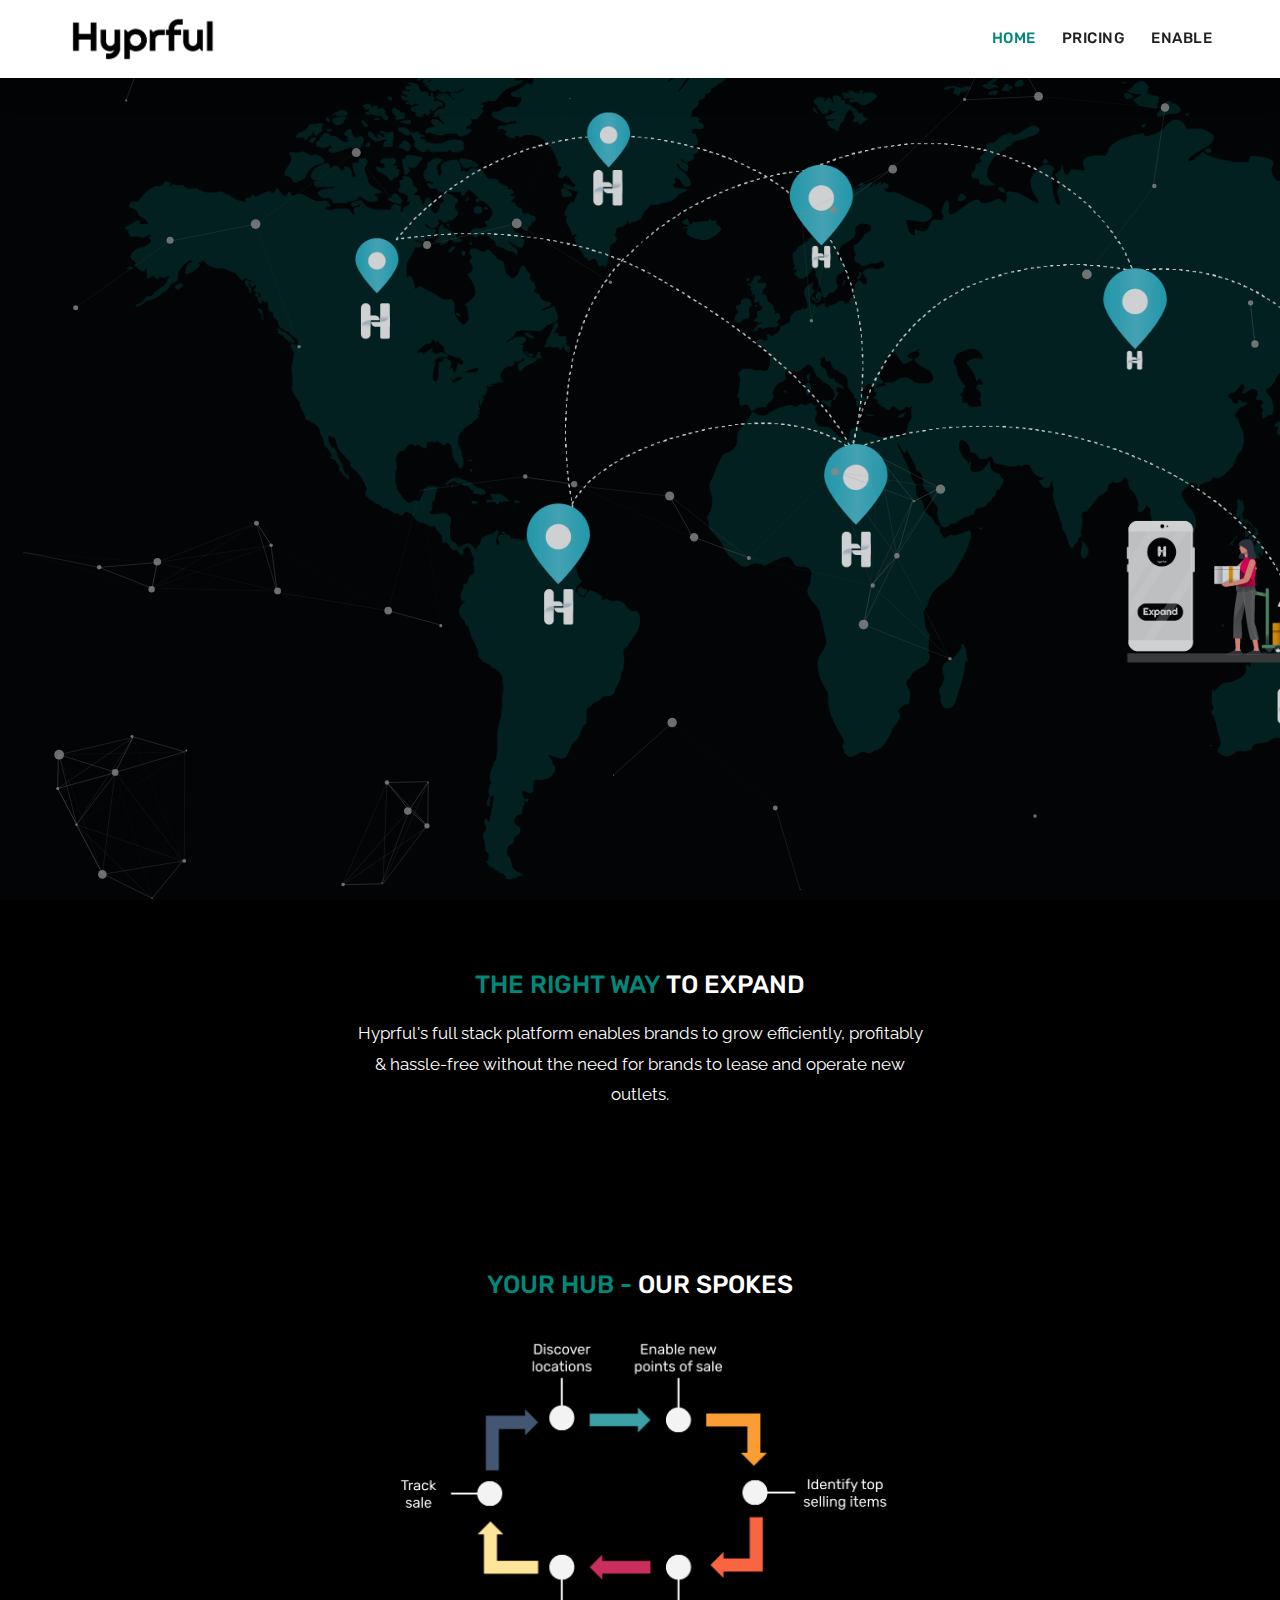
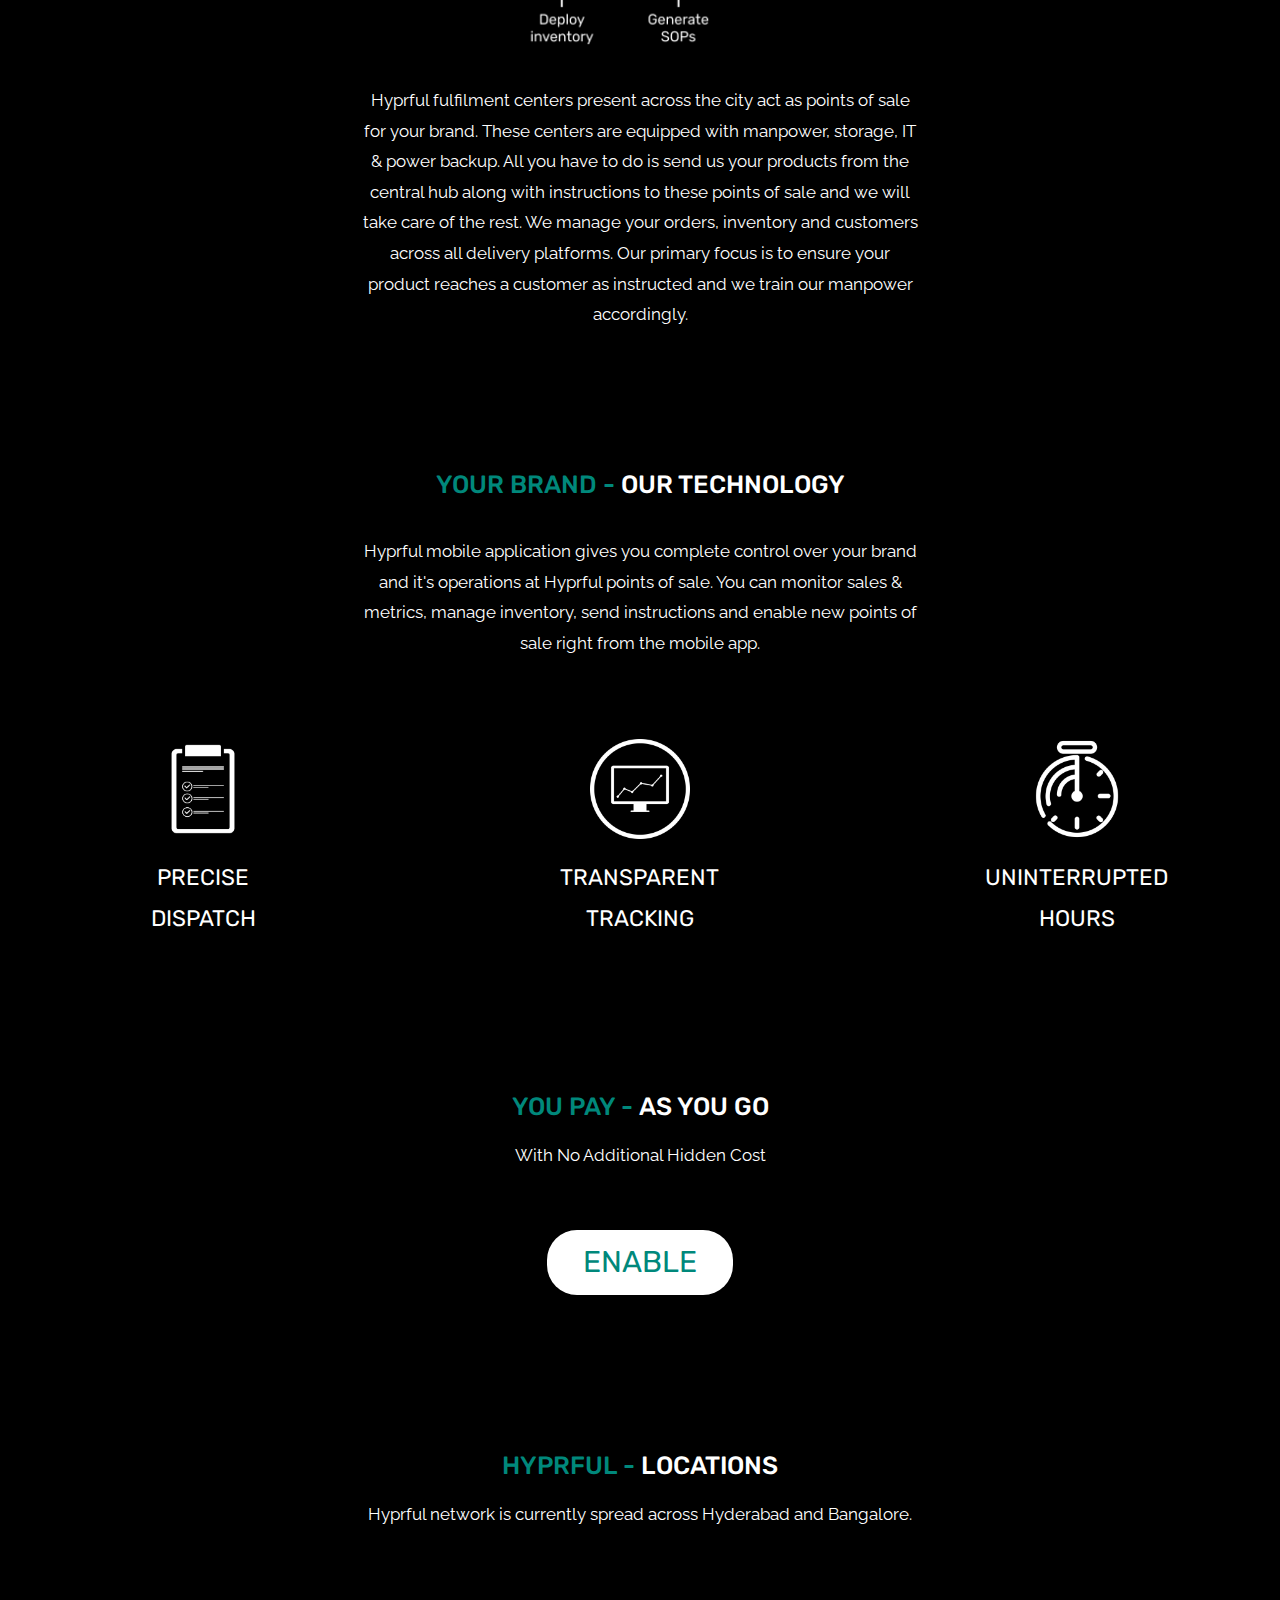
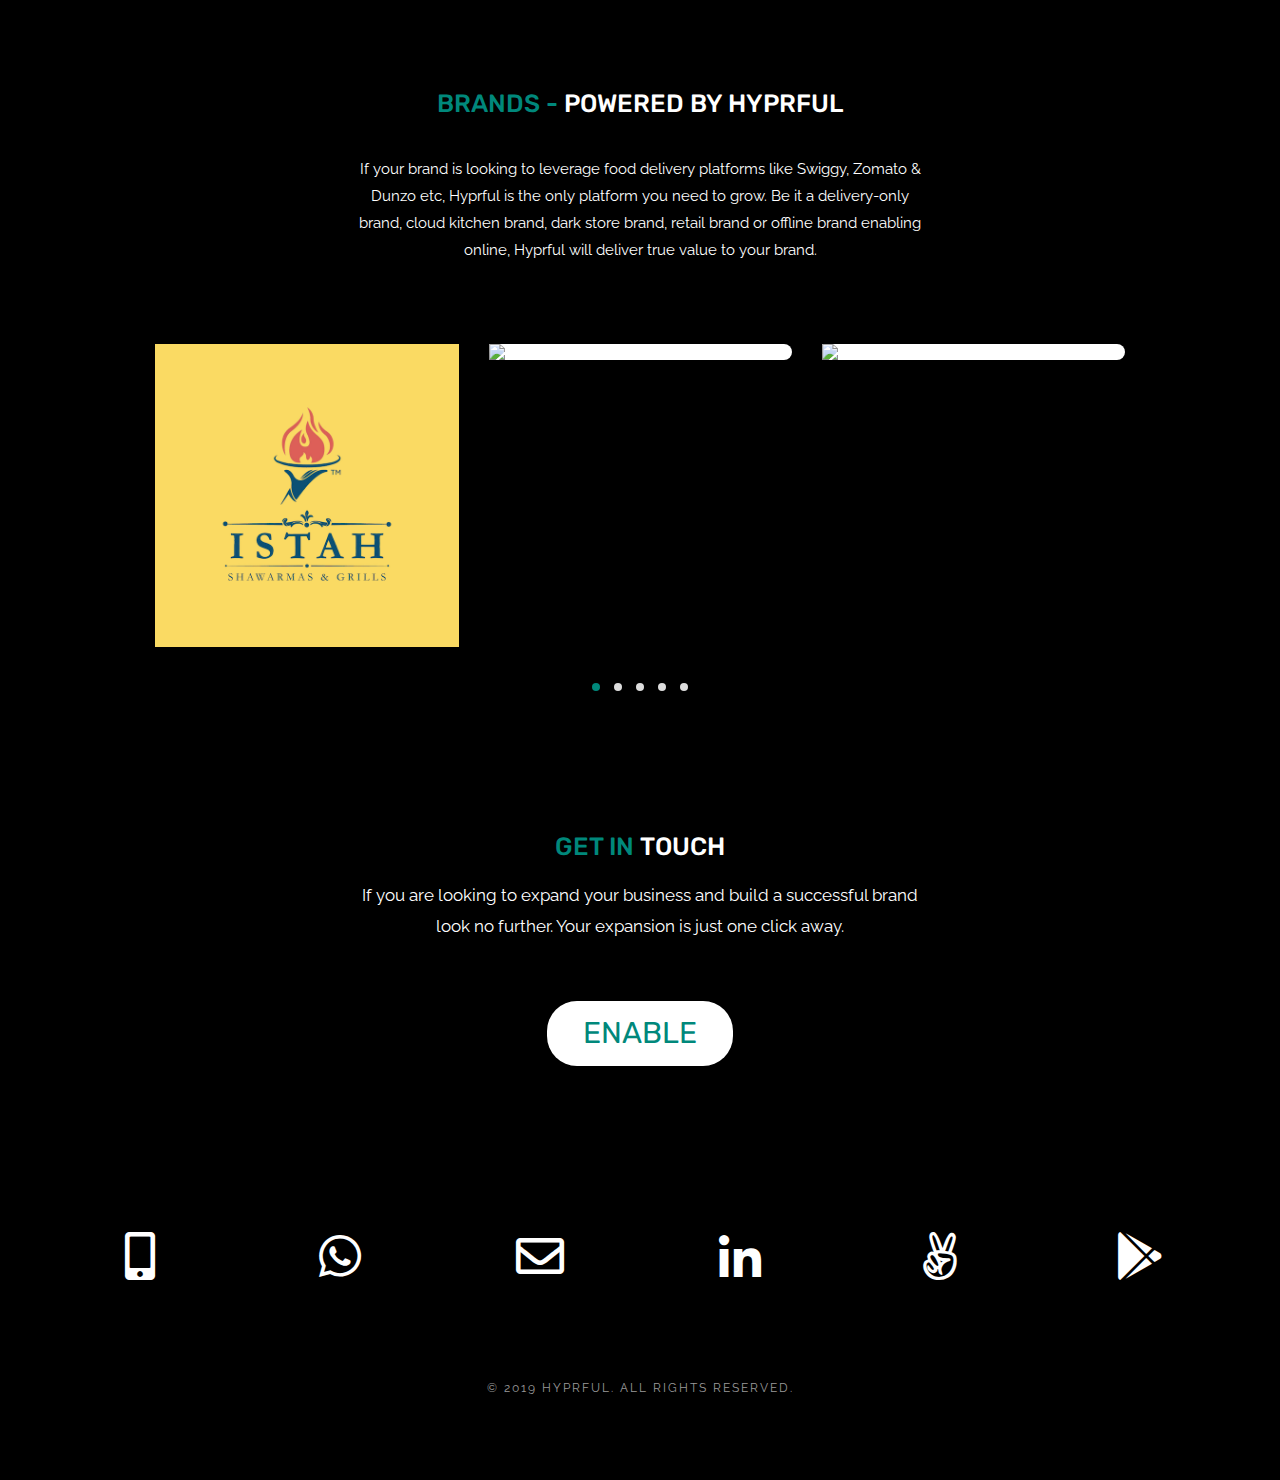
==== commit 85912138: "changed phone number" ====
--- a/index.html
+++ b/index.html
@@ -315,12 +315,12 @@
                 <div class="container">
                     <div class="row justify-content-md-center">
                         <div class="mb-md50 col text-center ml-1 mr-1">
-                            <a href="tel:+919989725683" style="text-decoration: none;">
+                            <a href="tel:+919121381882" style="text-decoration: none;">
                                 <p class="h4" style="color: white;"><i class="fas fa-mobile-alt fa-2x"></i></p>
                             </a>
                         </div>
                         <div class="mb-md50 col text-center ml-1 mr-1">
-                            <a href="https://wa.me/919989725683" style="text-decoration: none;">
+                            <a href="https://wa.me/919121381882" style="text-decoration: none;" target="_blank">
                                 <p class="h4" style="color: white;"><i class="fab fa-whatsapp fa-2x"></i></p>
                             </a>
                         </div>
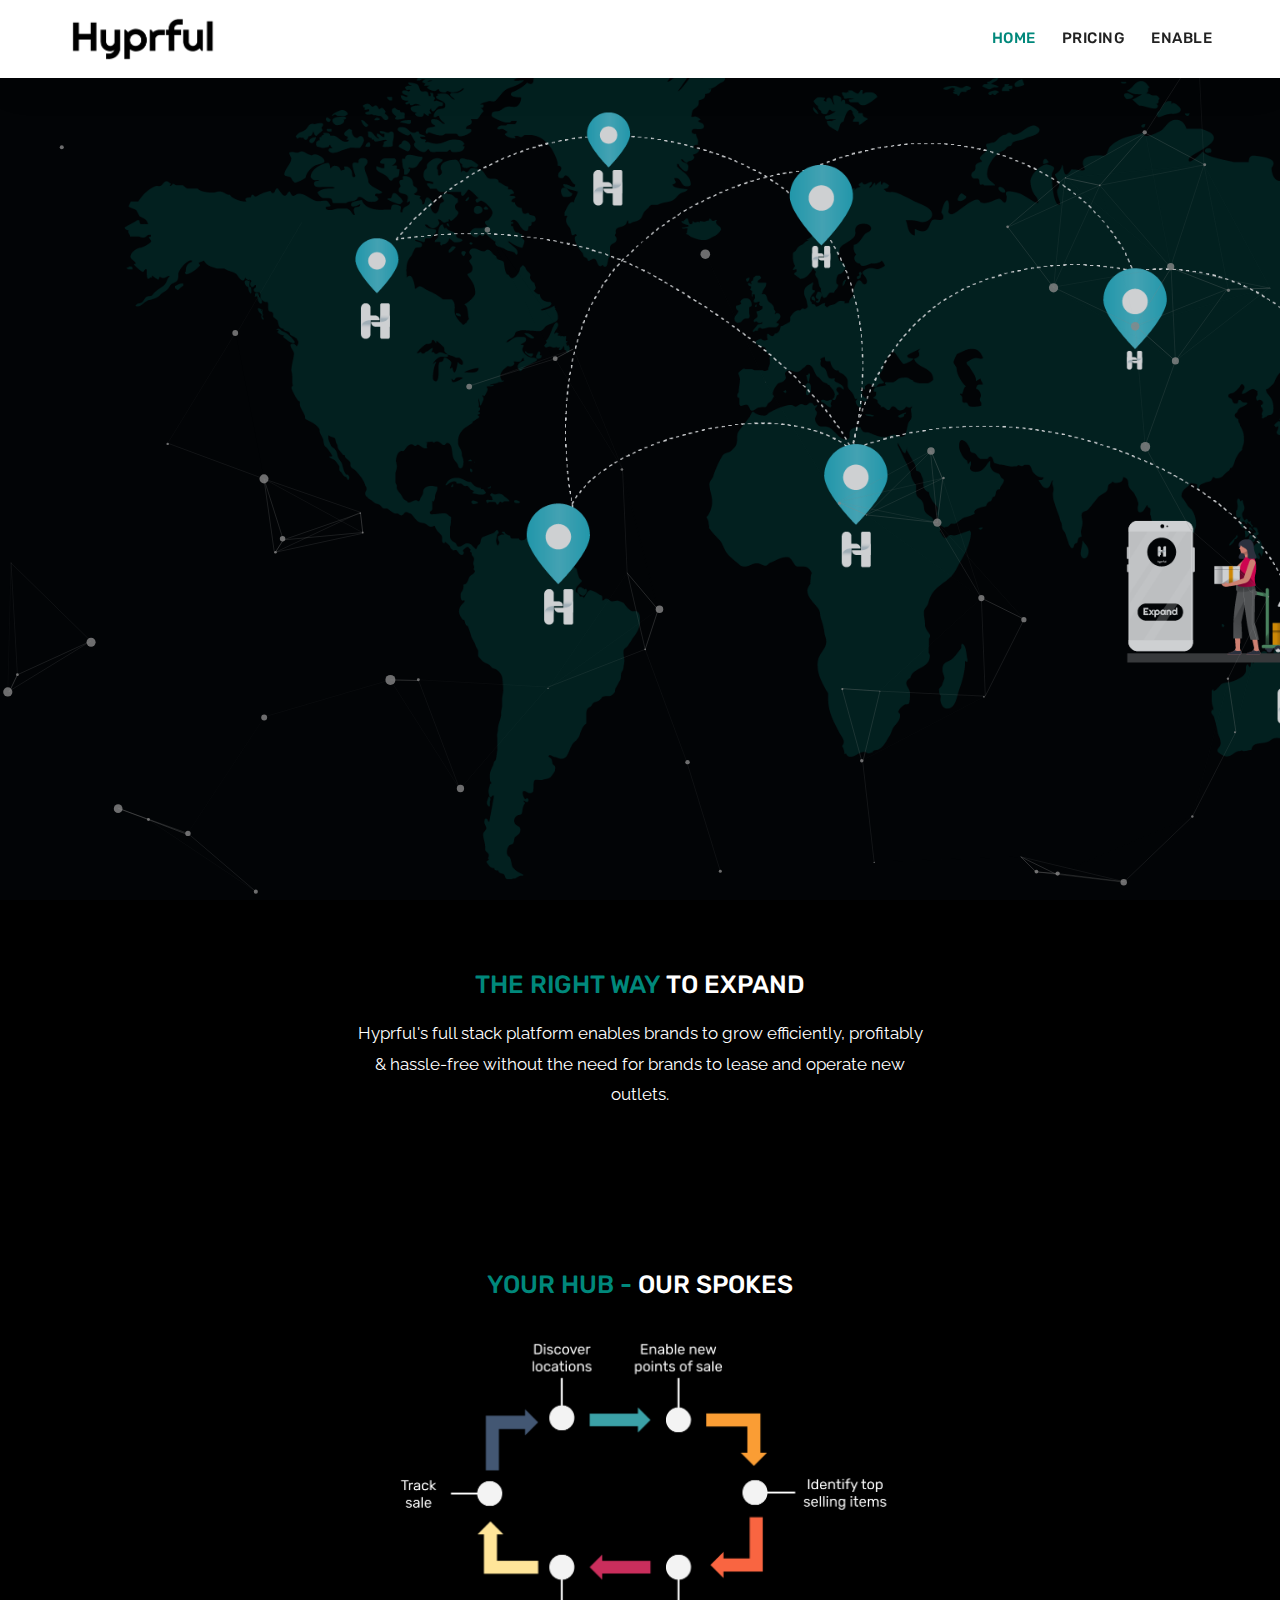
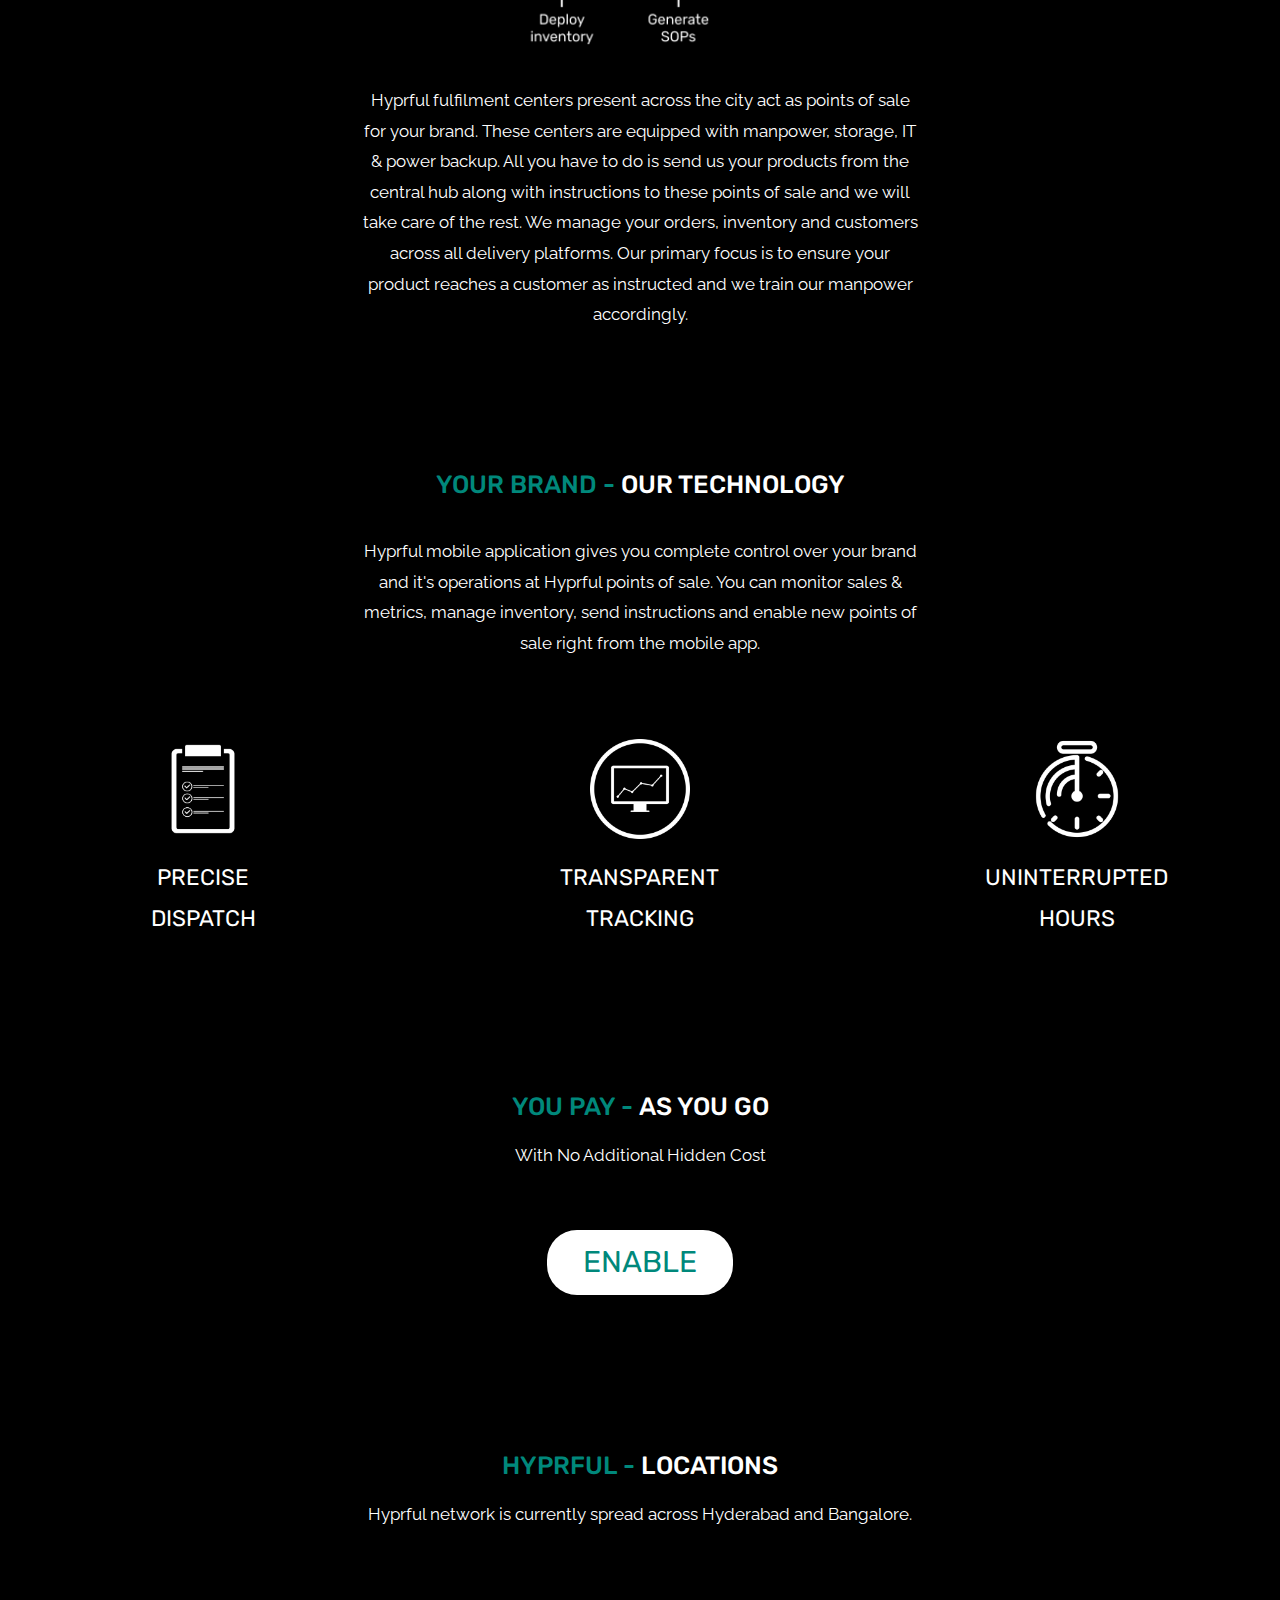
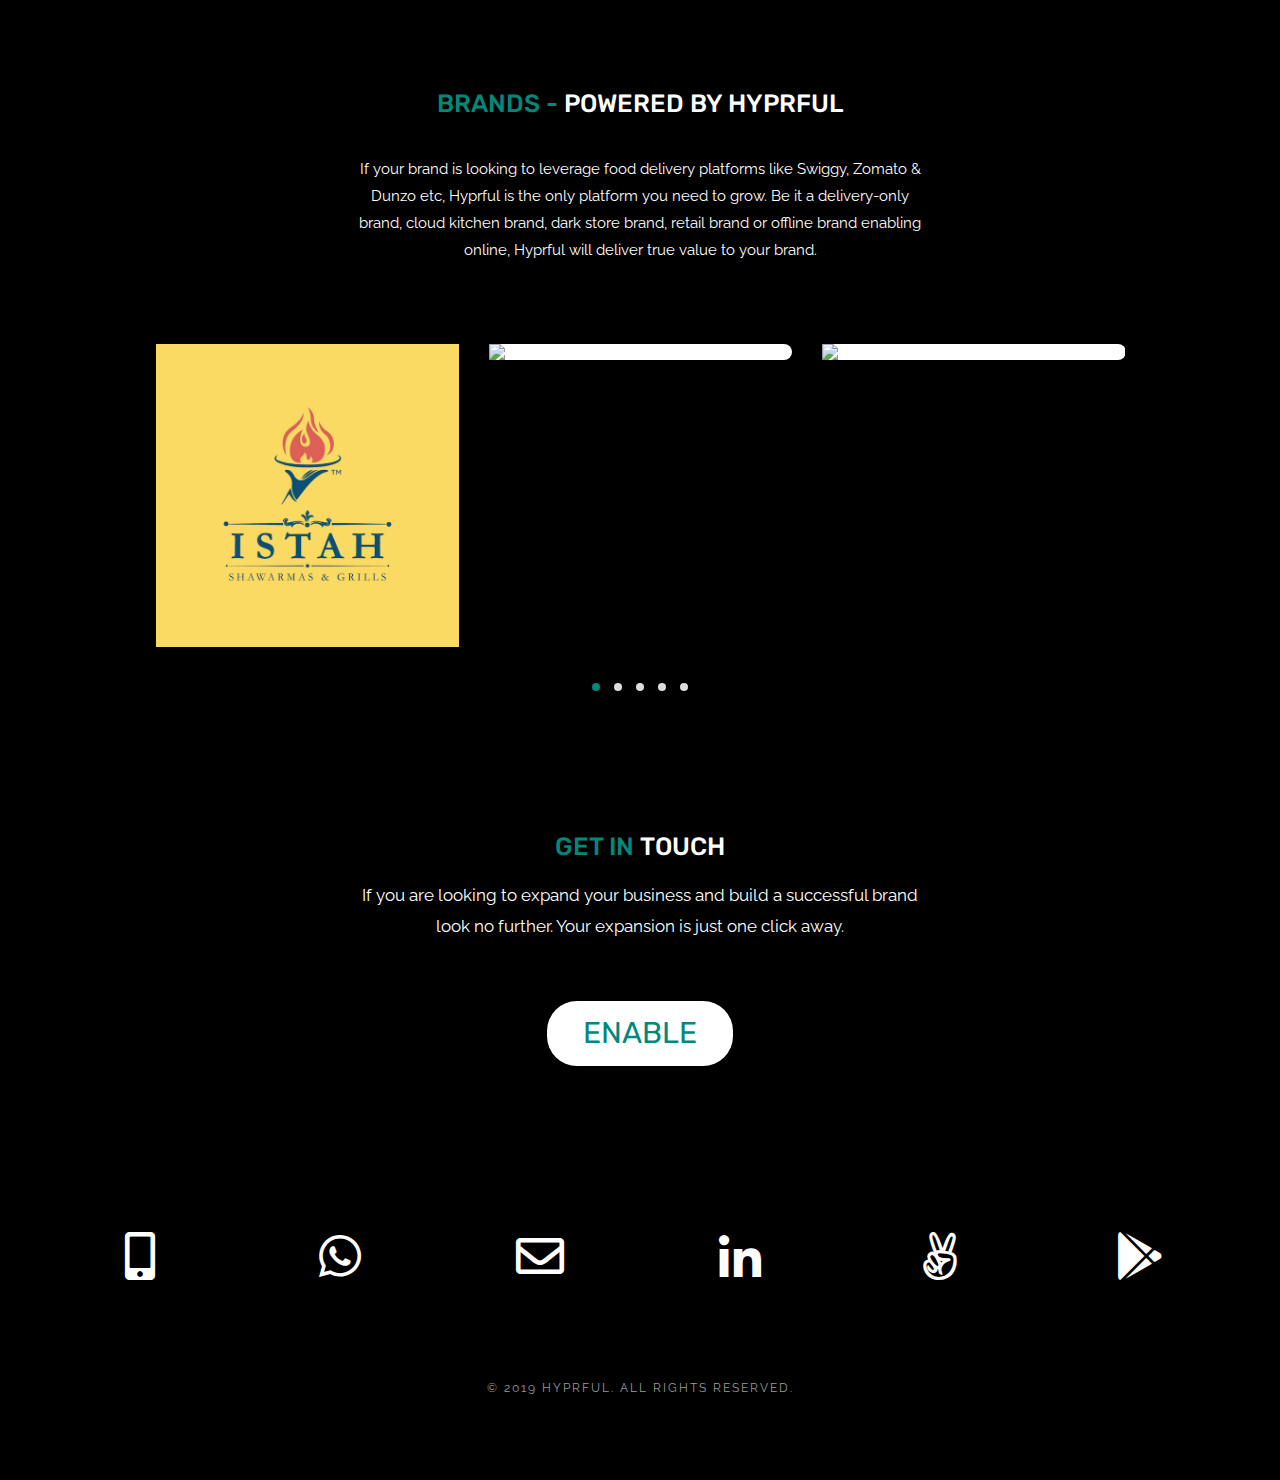
==== commit 6abe7801: "added new brand logos" ====
--- a/index.html
+++ b/index.html
@@ -249,7 +249,7 @@
                         <img src="img/hibachi.jpg">
                     </div>
                     <div class="item-box">
-                        <img src="img/freshen.jpg">
+                        <img src="img/sneha.jpg">
                     </div>
                     <div class="item-box">
                         <img src="img/goli_soda.jpg">
@@ -274,6 +274,9 @@
                     </div>
                     <div class="item-box">
                         <img src="img/little_things.jpg">
+                    </div>
+                    <div class="item-box">
+                        <img src="img/bloom.jpg">
                     </div>
                     <!-- <div class="item-box">
                         <img src="img/chairaja.jpg">
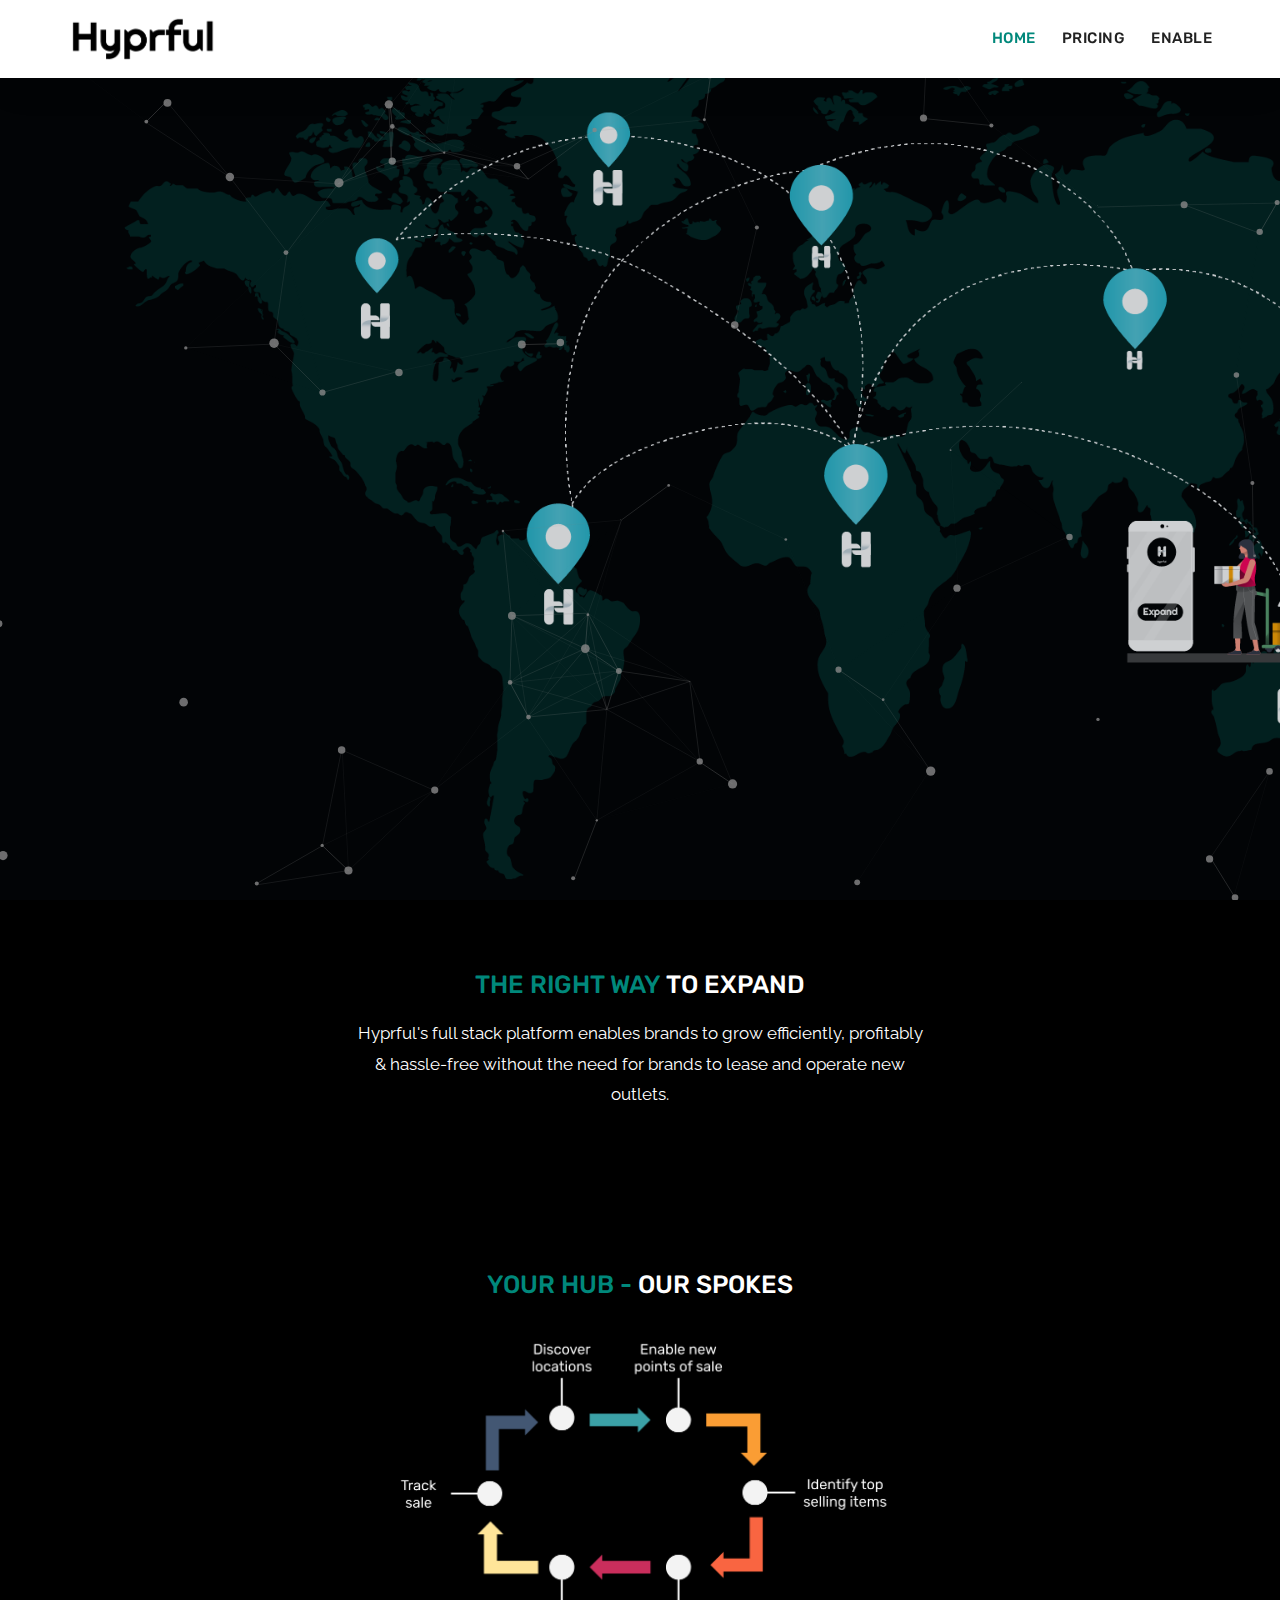
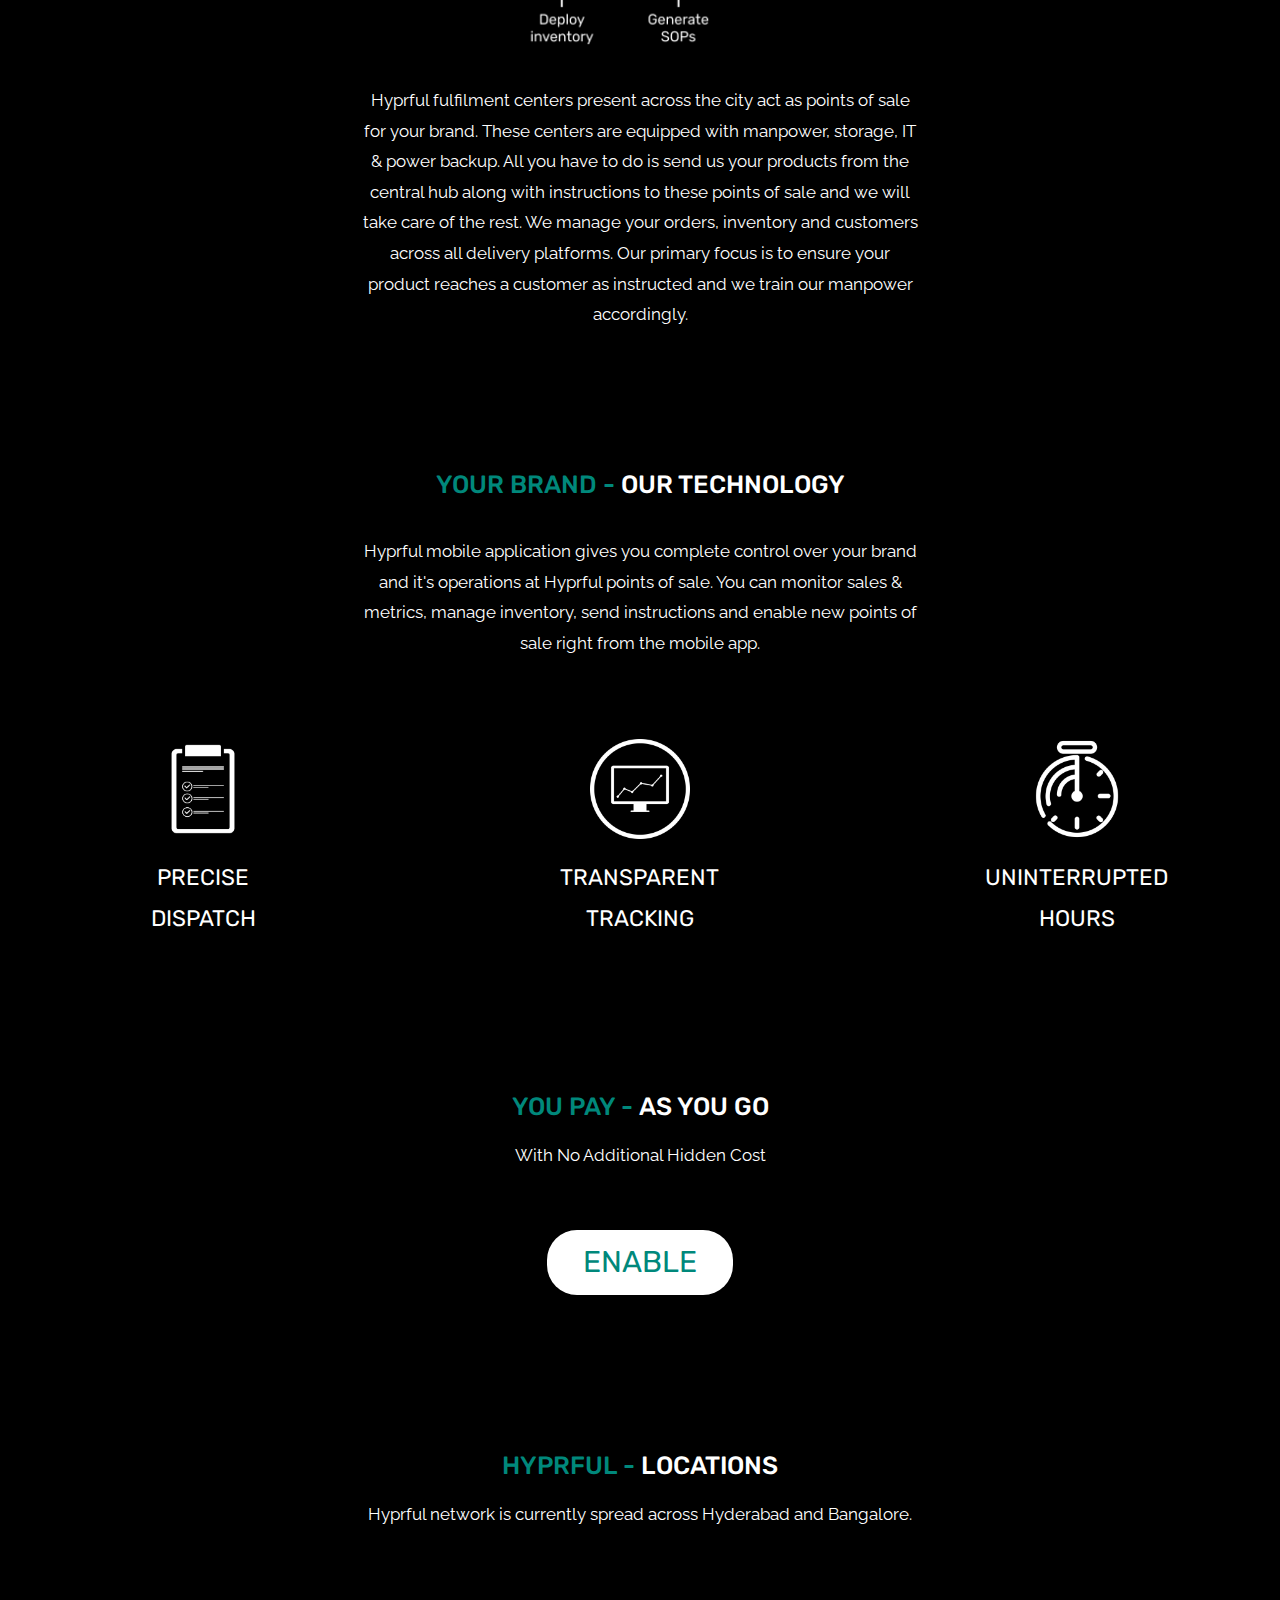
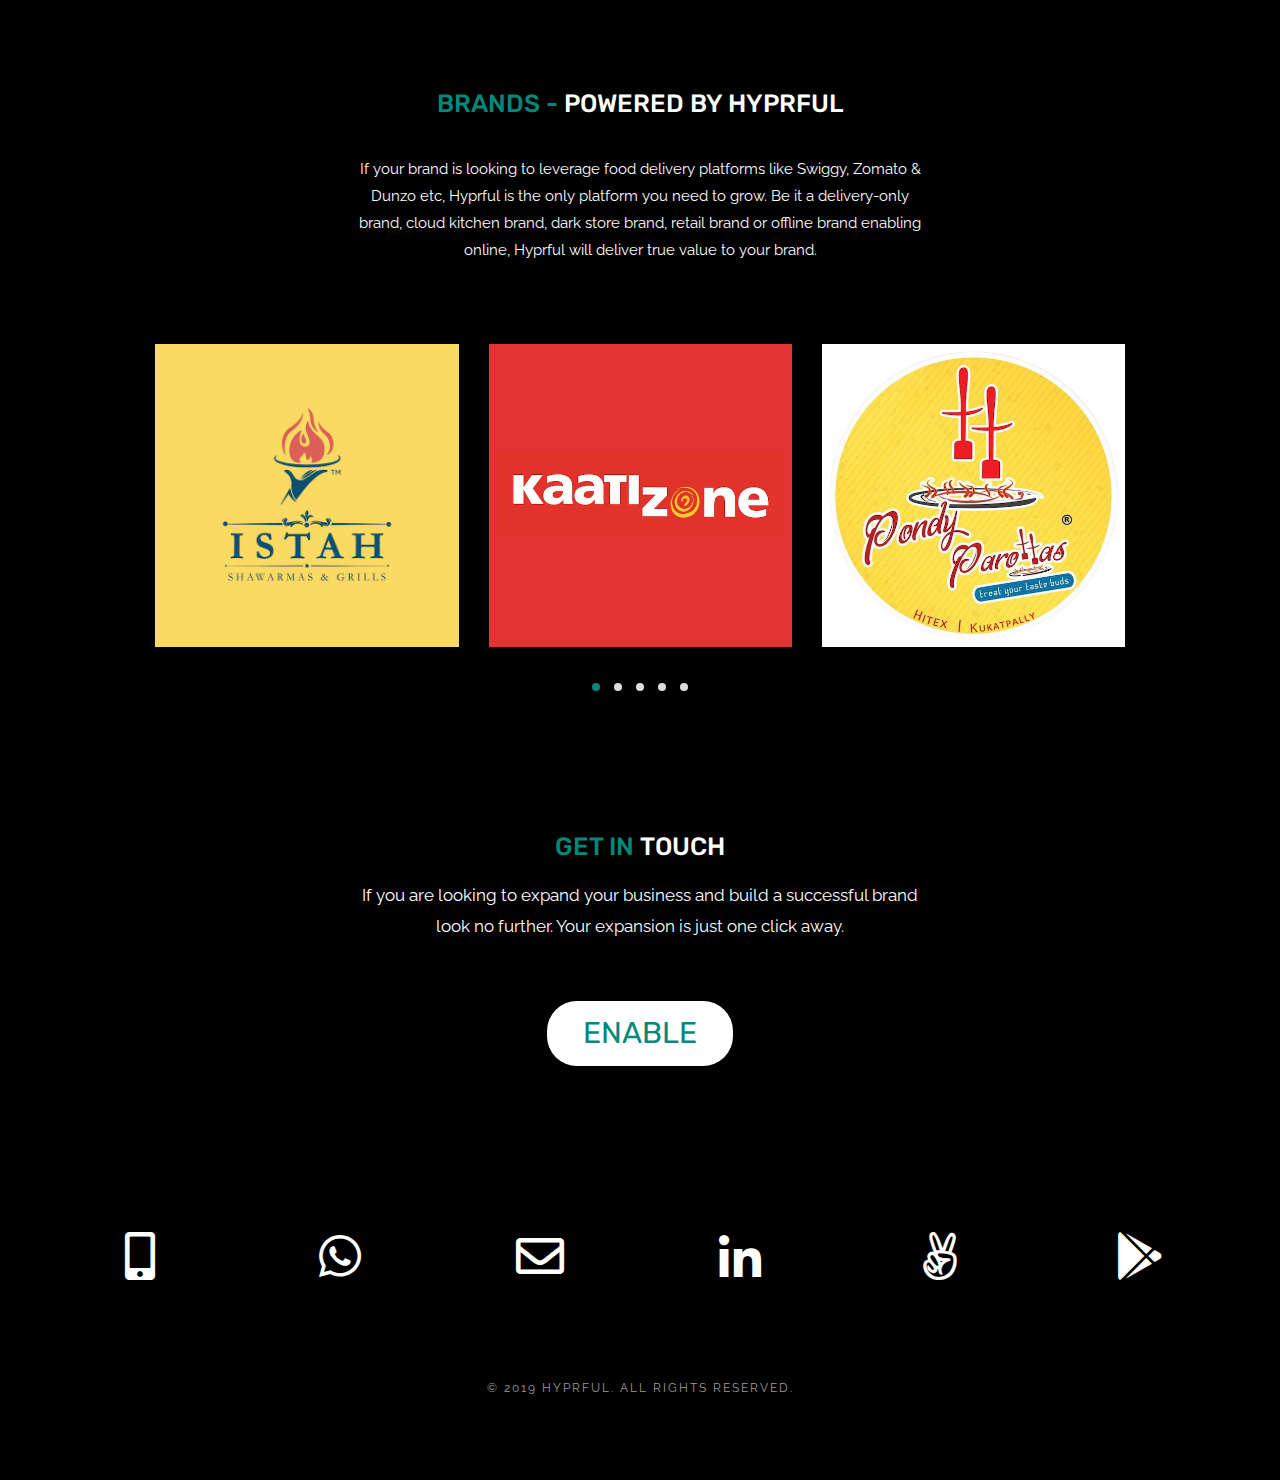
==== commit 79c968dd: "updated brand logos" ====
--- a/index.html
+++ b/index.html
@@ -237,30 +237,30 @@
                         <img src="img/istah.jpg">
                     </div>
                     <div class="item-box">
+                        <img src="img/kaatizone.jpg">
+                    </div>
+                    <div class="item-box">
+                        <img src="img/pondy-parrotas.jpg">
+                    </div>
+                    <div class="item-box">
+                        <img src="img/yumlane.jpg">
+                    </div>
+                    <div class="item-box">
+                        <img src="img/ketofy.jpg">
+                    </div>
+                    <div class="item-box">
+                        <img src="img/hibachi.jpg">
+                    </div>
+                    <div class="item-box">
                         <img src="img/parathas_and_more.jpg">
                     </div>
                     <div class="item-box">
-                        <img src="img/tasty_bowl.jpg">
-                    </div>
-                    <div class="item-box">
-                        <img src="img/everyday_meat.jpg">
-                    </div>
-                    <div class="item-box">
-                        <img src="img/hibachi.jpg">
-                    </div>
-                    <div class="item-box">
-                        <img src="img/sneha.jpg">
-                    </div>
-                    <div class="item-box">
                         <img src="img/goli_soda.jpg">
                     </div>
                     <div class="item-box">
                         <img src="img/cocotang.jpg">
                     </div>
                     <div class="item-box">
-                        <img src="img/coco_works.jpg">
-                    </div>
-                    <div class="item-box">
                         <img src="img/ncoldpress.jpg">
                     </div>
                     <div class="item-box">
@@ -268,12 +268,6 @@
                     </div>
                     <div class="item-box">
                         <img src="img/jarlie.jpg">
-                    </div>
-                    <div class="item-box">
-                        <img src="img/trio_la_patisserie.jpg">
-                    </div>
-                    <div class="item-box">
-                        <img src="img/little_things.jpg">
                     </div>
                     <div class="item-box">
                         <img src="img/bloom.jpg">
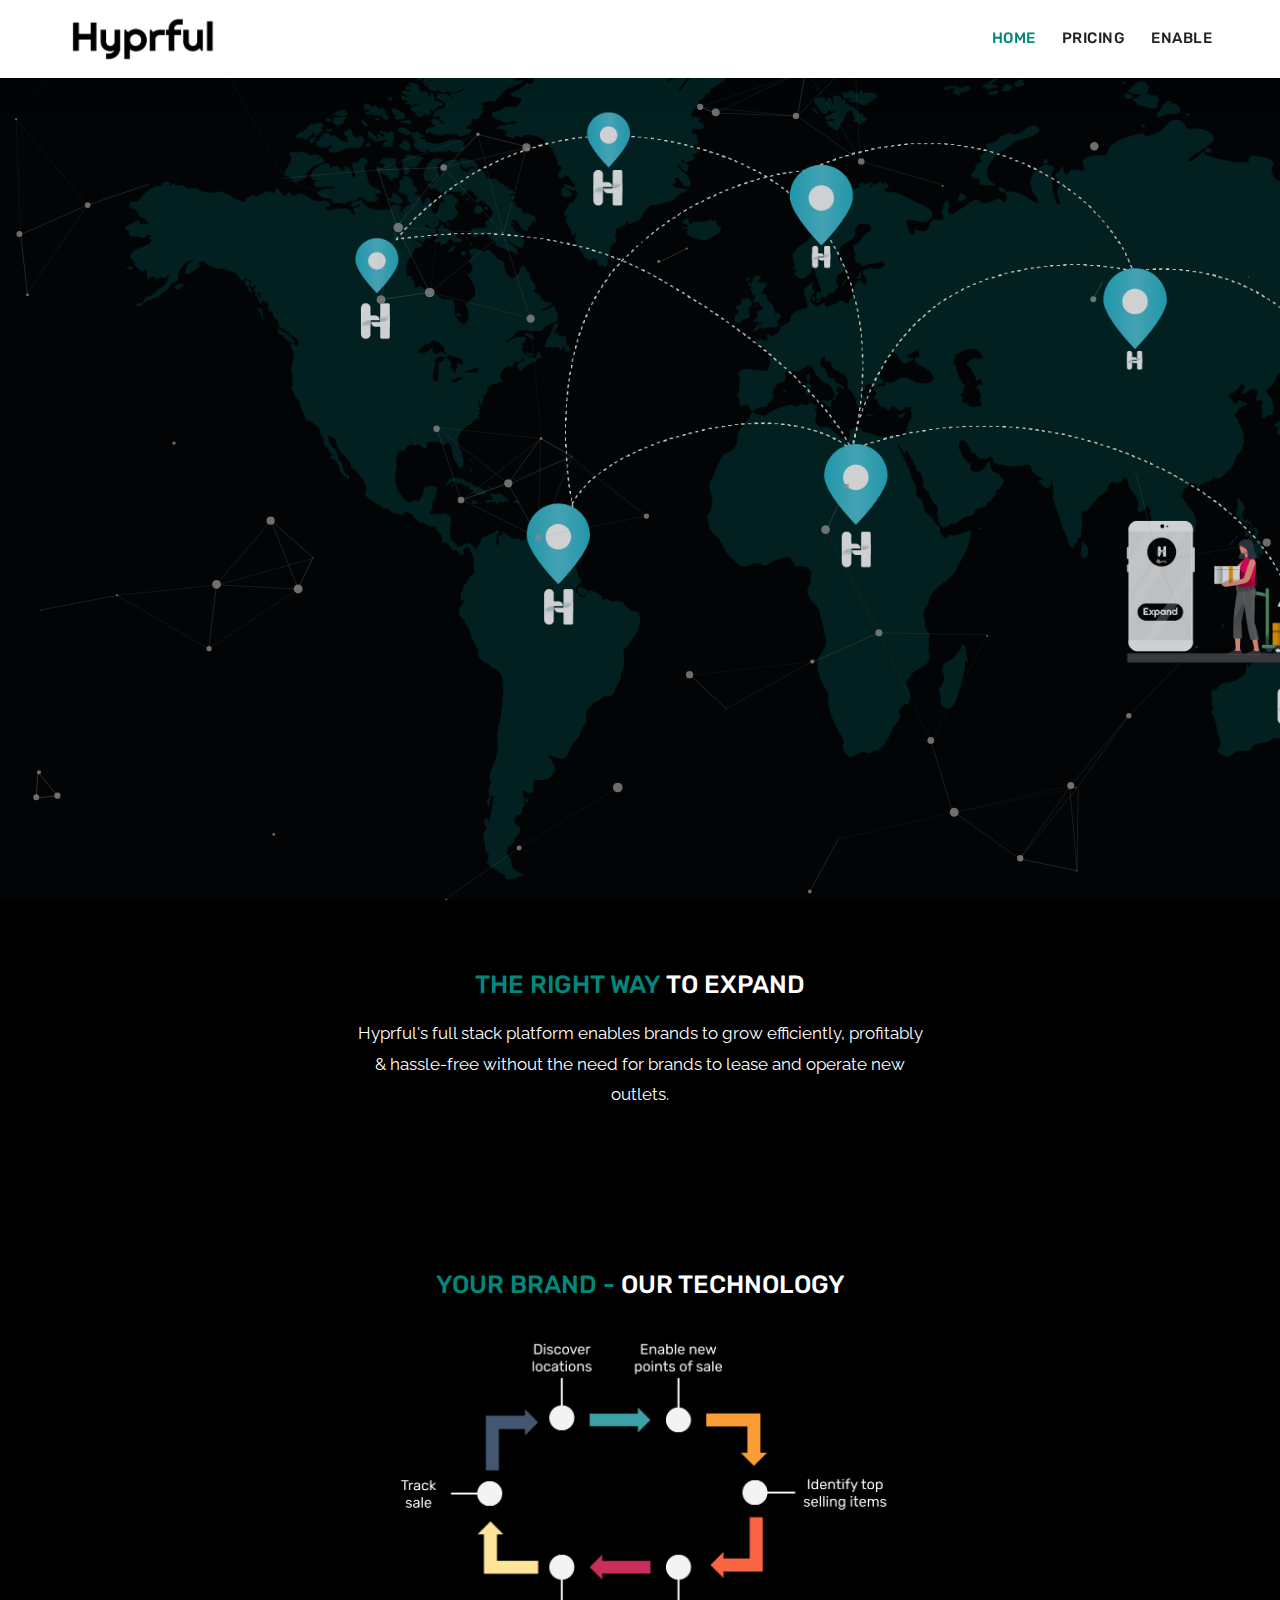
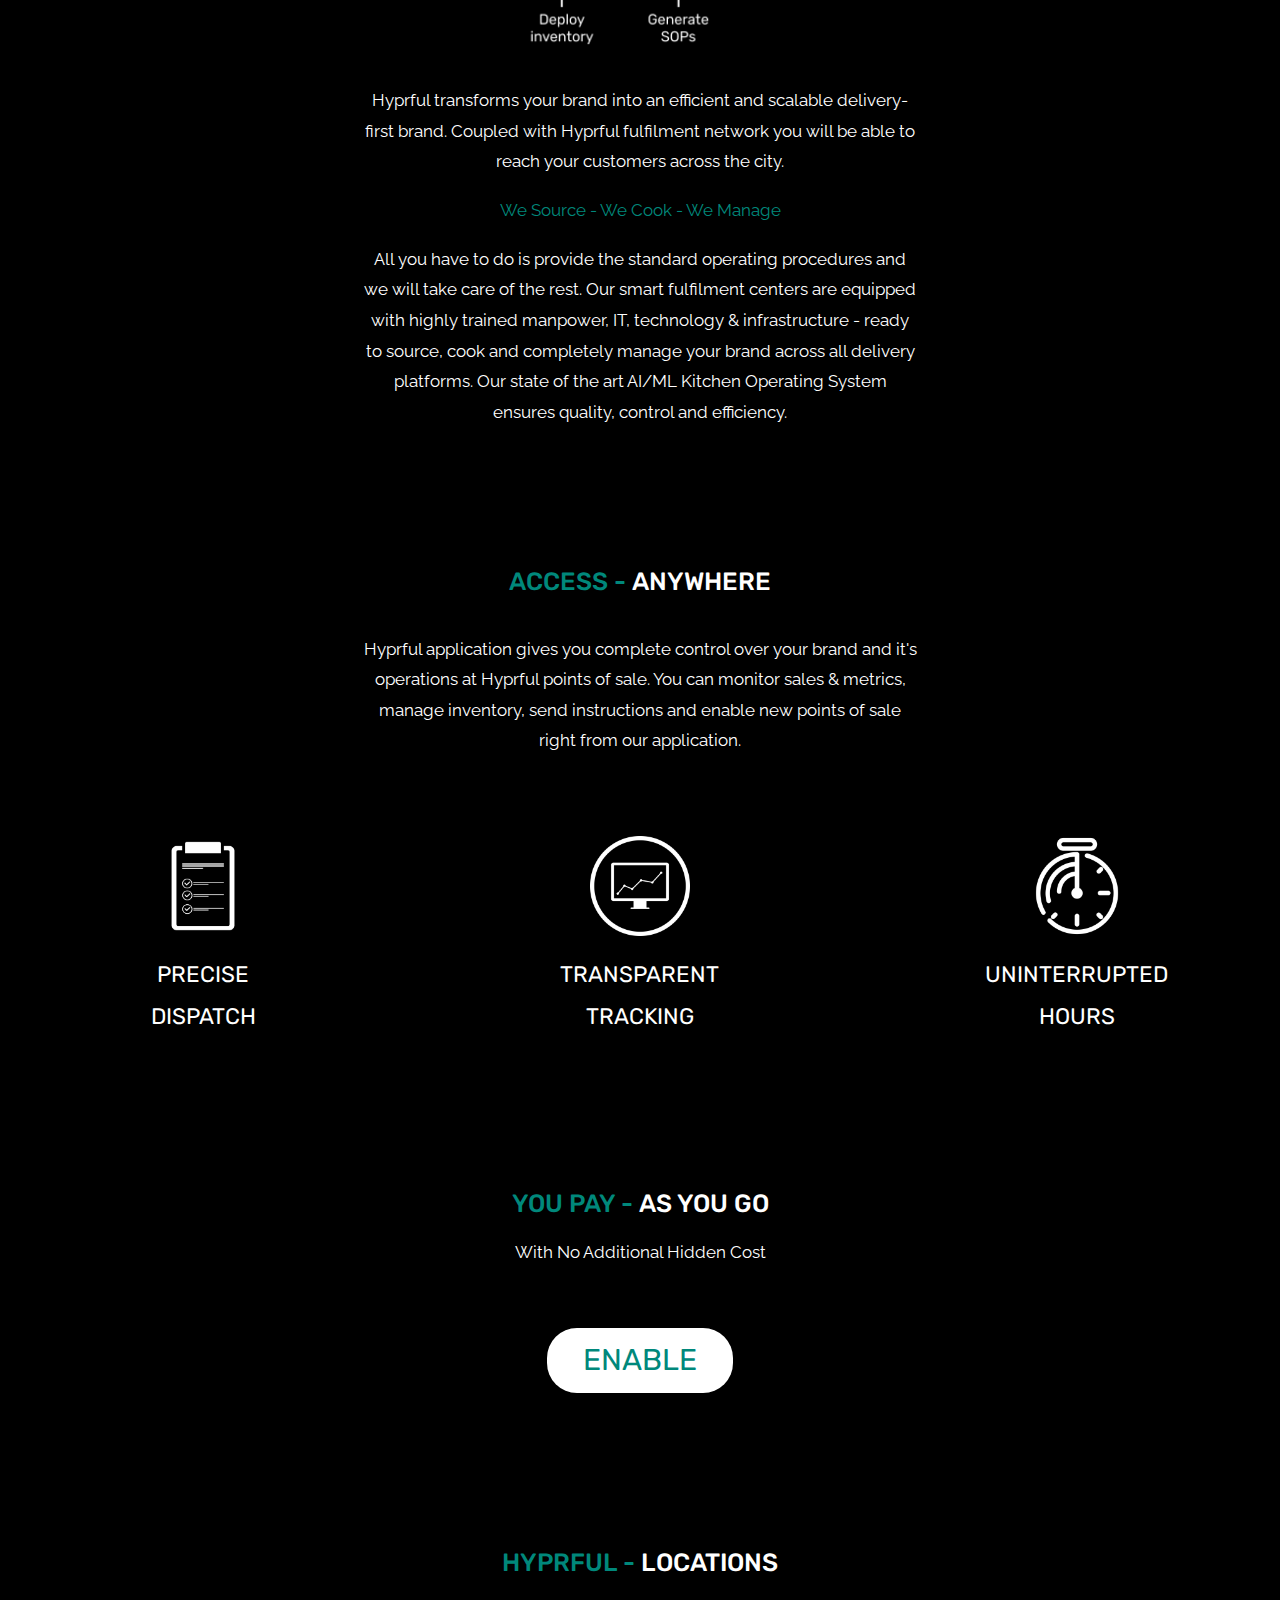
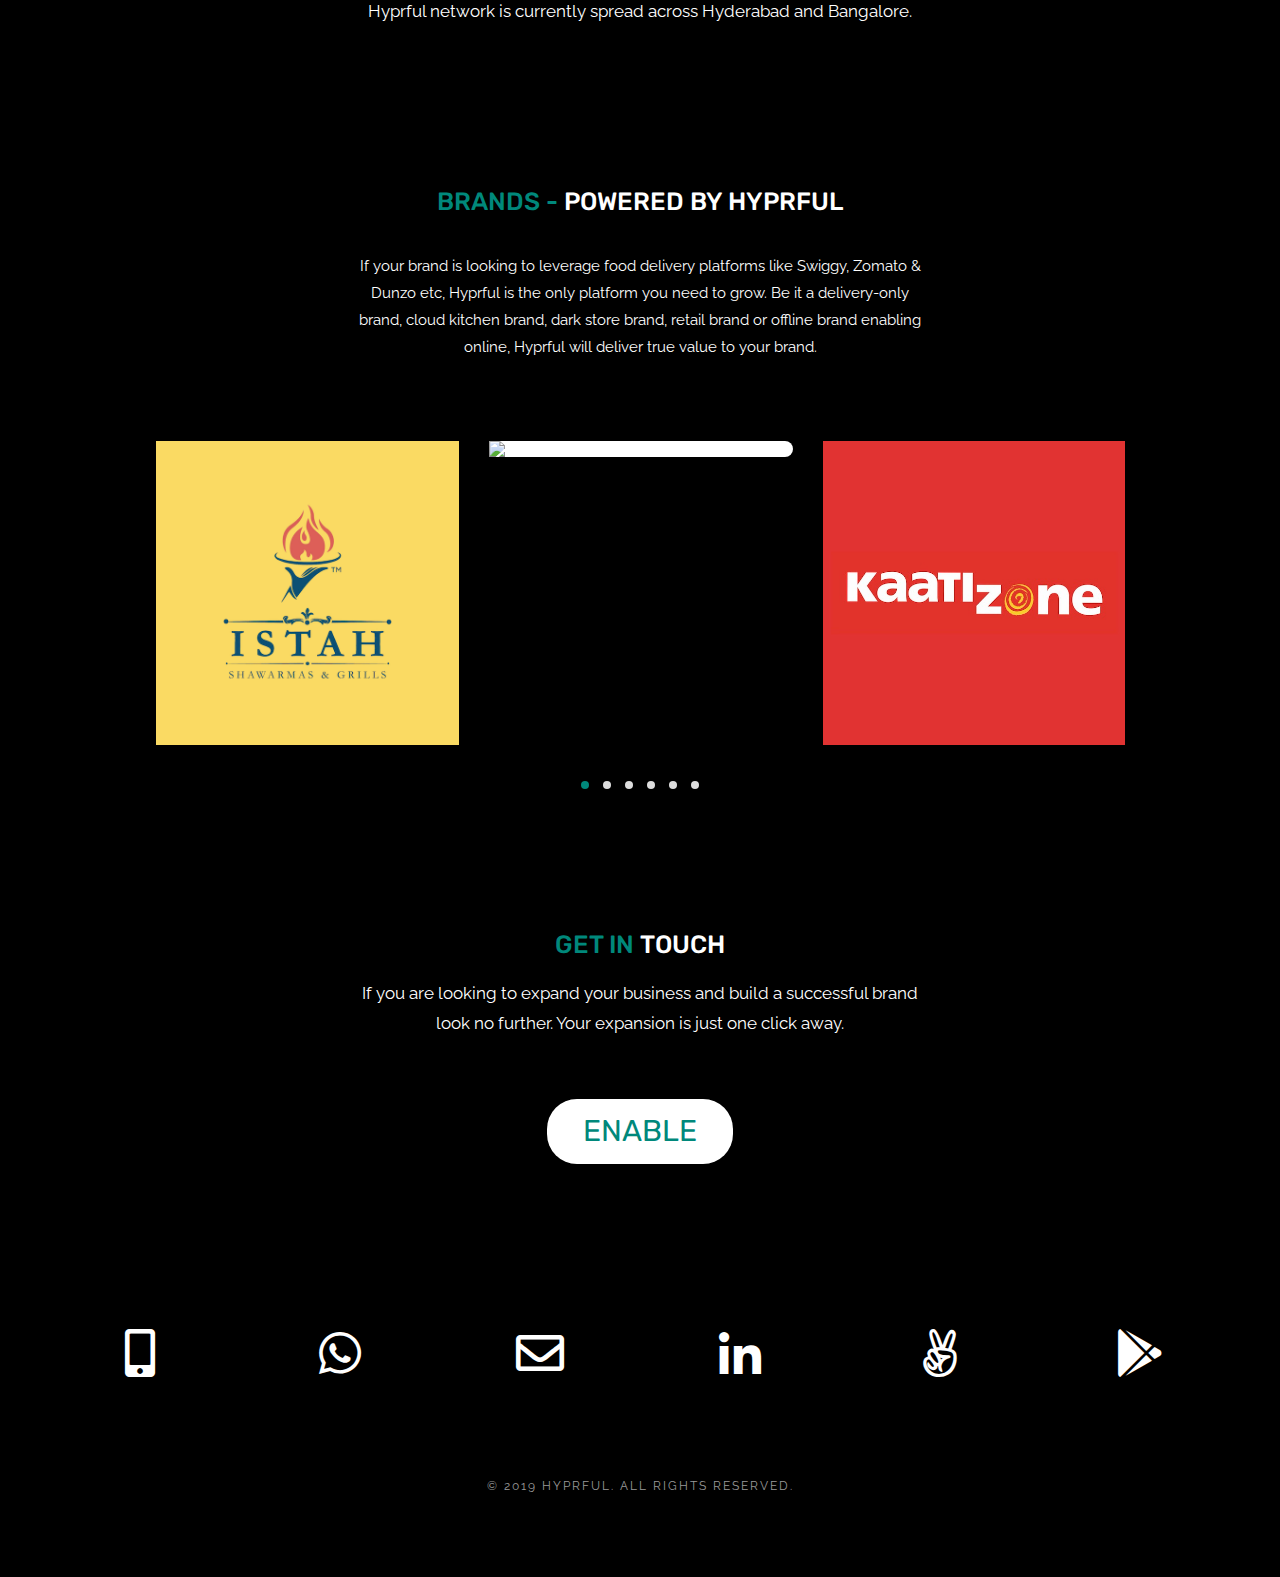
==== commit 93f95bdf: "made changes to the operating model" ====
--- a/index.html
+++ b/index.html
@@ -138,7 +138,7 @@
         <div class="section-padding bg-black">
             <div class="container">
                 <div id="test_div" class="section-head offset-md-2 col-md-8 offset-lg-3 col-lg-6">
-                    <h5 class="extra-title">YOUR HUB - <span style="color:white;">OUR SPOKES</span></h5>
+                    <h5 class="extra-title">YOUR BRAND - <span style="color:white;">OUR TECHNOLOGY</span></h5>
                     <br>
                     <br>
                     <div>
@@ -147,18 +147,27 @@
                     <br>
                     <br>
                     <p style="font-size: 17px;">
-                        Hyprful fulfilment centers present across the city act as points of sale for your brand. These centers are equipped with manpower, storage, IT & power backup. All you have to do is send us your products from the central hub along with instructions to these points of sale and we will take care of the rest. We manage your orders, inventory and customers across all delivery platforms. Our primary focus is to ensure your product reaches a customer as instructed and we train our manpower accordingly.
+                        Hyprful transforms your brand into an efficient and scalable delivery-first brand. Coupled with Hyprful fulfilment network you will be able to reach your customers across the city.
+                    </p>
+                    <br>
+                    <p style="font-size: 17px; color: #00887b;">
+                        We Source - We Cook - We Manage
+                    </p>
+                    <br>
+                    <p style="font-size: 17px;">
+                        All you have to do is provide the standard operating procedures and we will take care of the rest. 
+                        Our smart fulfilment centers are equipped with highly trained manpower, IT, technology & infrastructure - ready to source, cook and completely manage your brand across all delivery platforms. Our state of the art AI/ML Kitchen Operating System ensures quality, control and efficiency.
                     </p>
                 </div>
             </div>
             <div class="row">
                 <div class="container">
                     <div id="test_div" class="section-head offset-md-2 col-md-8 offset-lg-3 col-lg-6">
-                        <h5 class="extra-title">YOUR BRAND - <span style="color:white;">OUR TECHNOLOGY</span></h5>
+                        <h5 class="extra-title">ACCESS - <span style="color:white;">ANYWHERE</span></h5>
                         <br>
                         <br>
                         <p style="font-size: 17px;">
-                            Hyprful mobile application gives you complete control over your brand and it's operations at Hyprful points of sale. You can monitor sales & metrics, manage inventory, send instructions and enable new points of sale right from the mobile app.
+                            Hyprful application gives you complete control over your brand and it's operations at Hyprful points of sale. You can monitor sales & metrics, manage inventory, send instructions and enable new points of sale right from our application.
                         </p>
                     </div>
                 </div>
@@ -237,41 +246,71 @@
                         <img src="img/istah.jpg">
                     </div>
                     <div class="item-box">
+                        <img src="img/burger_singh.png">
+                    </div>
+                    <div class="item-box">
                         <img src="img/kaatizone.jpg">
                     </div>
                     <div class="item-box">
+                        <img src="img/yumlane.jpg">
+                    </div>
+                    <div class="item-box">
                         <img src="img/pondy-parrotas.jpg">
                     </div>
                     <div class="item-box">
-                        <img src="img/yumlane.jpg">
-                    </div>
-                    <div class="item-box">
+                        <img src="img/mast_momos.jpg">
+                    </div>
+                    <div class="item-box">
+                        <img src="img/cafesta.jpg">
+                    </div>
+                    <div class="item-box">
+                        <img src="img/kreme_delight.jpg">
+                    </div>
+                    <div class="item-box">
+                        <img src="img/euphoria.jpg">
+                    </div>
+                    <div class="item-box">
+                        <img src="img/shake_it_off.jpg">
+                    </div>
+                    <div class="item-box">
+                        <img src="img/firangi_bhukkad.jpg">
+                    </div>
+                    <div class="item-box">
+                        <img src="img/o2_juice_bar.jpg">
+                    </div>
+                    <div class="item-box">
+                        <img src="img/cremore.jpg">
+                    </div>
+                    <!-- <div class="item-box">
                         <img src="img/ketofy.jpg">
-                    </div>
+                    </div> -->
                     <div class="item-box">
                         <img src="img/hibachi.jpg">
                     </div>
-                    <div class="item-box">
+                    <!-- <div class="item-box">
                         <img src="img/parathas_and_more.jpg">
-                    </div>
+                    </div> -->
                     <div class="item-box">
                         <img src="img/goli_soda.jpg">
                     </div>
-                    <div class="item-box">
+                    <!-- <div class="item-box">
                         <img src="img/cocotang.jpg">
-                    </div>
-                    <div class="item-box">
+                    </div> -->
+                    <div class="item-box">
+                        <img src="img/frostchill.jpg">
+                    </div>
+                    <!-- <div class="item-box">
                         <img src="img/ncoldpress.jpg">
-                    </div>
+                    </div> -->
                     <div class="item-box">
                         <img src="img/hop.jpg">
                     </div>
                     <div class="item-box">
                         <img src="img/jarlie.jpg">
                     </div>
-                    <div class="item-box">
+                    <!-- <div class="item-box">
                         <img src="img/bloom.jpg">
-                    </div>
+                    </div> -->
                     <!-- <div class="item-box">
                         <img src="img/chairaja.jpg">
                     </div> -->
